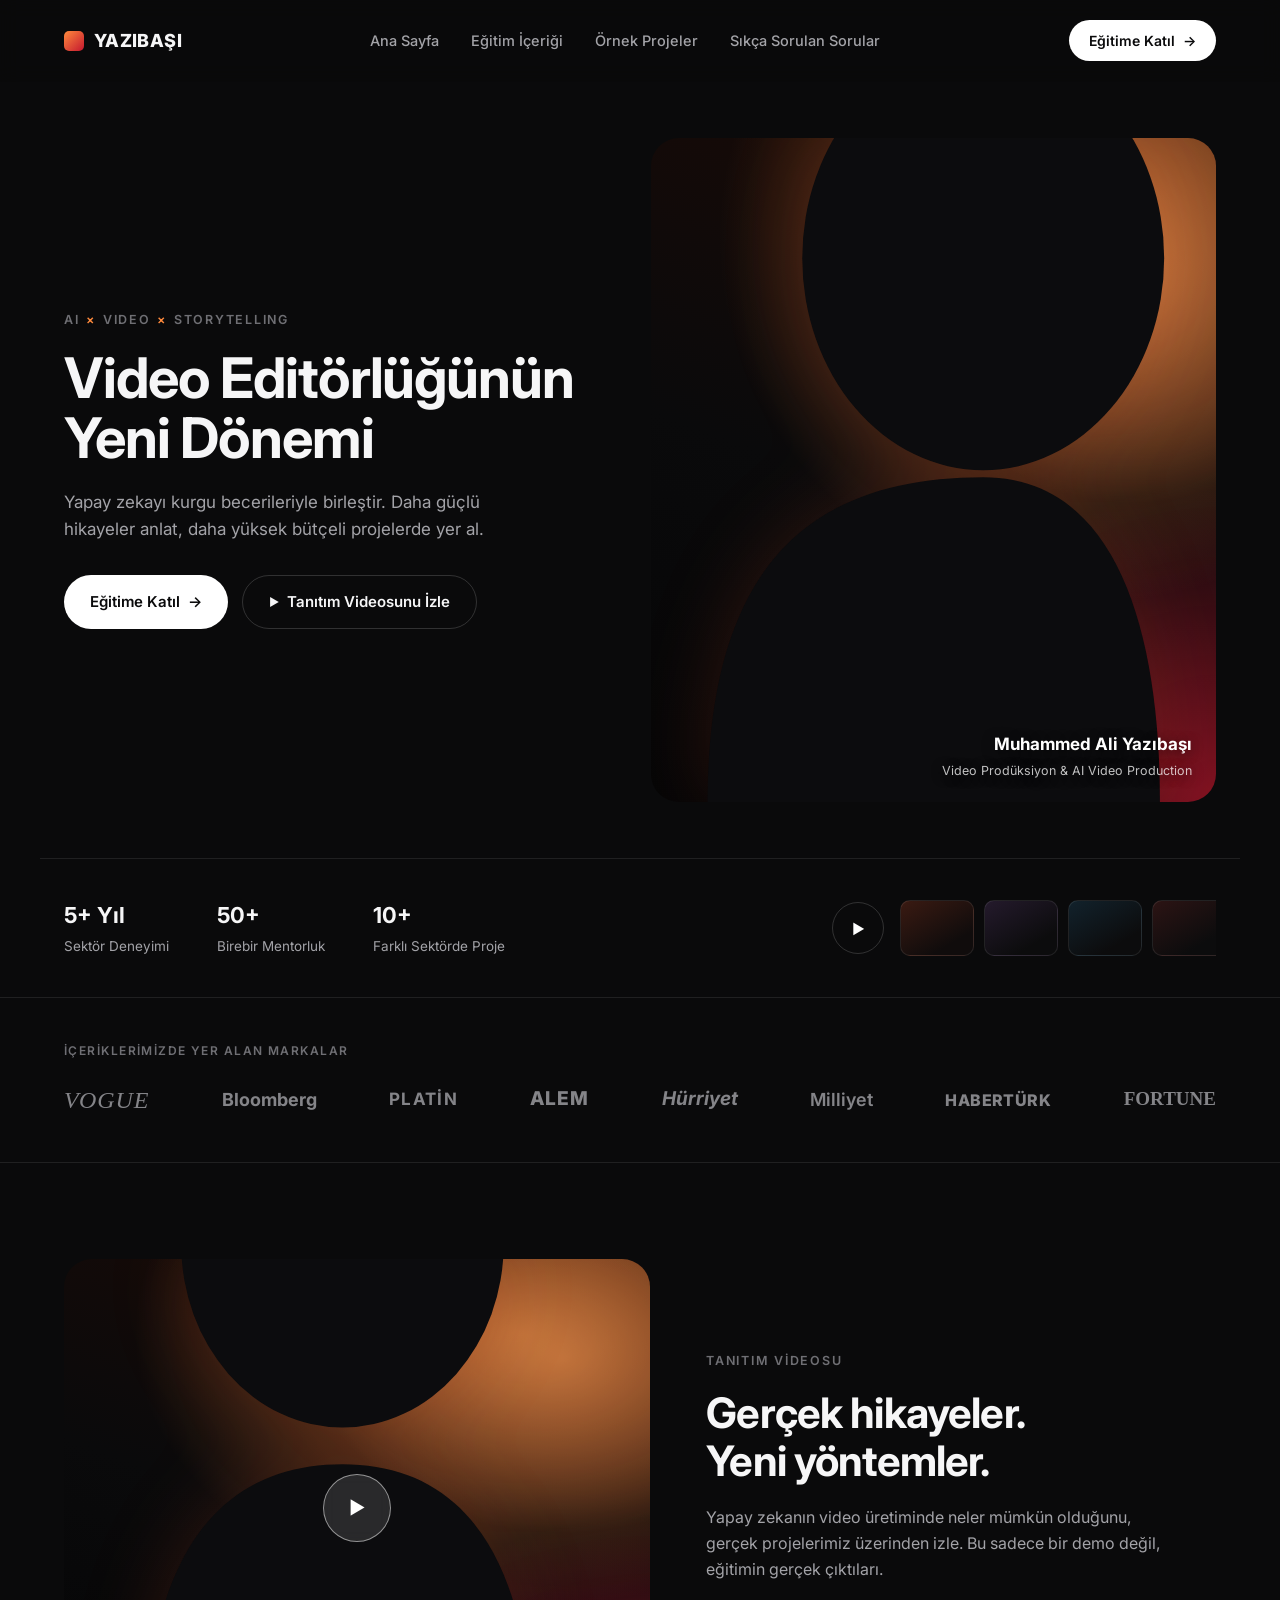
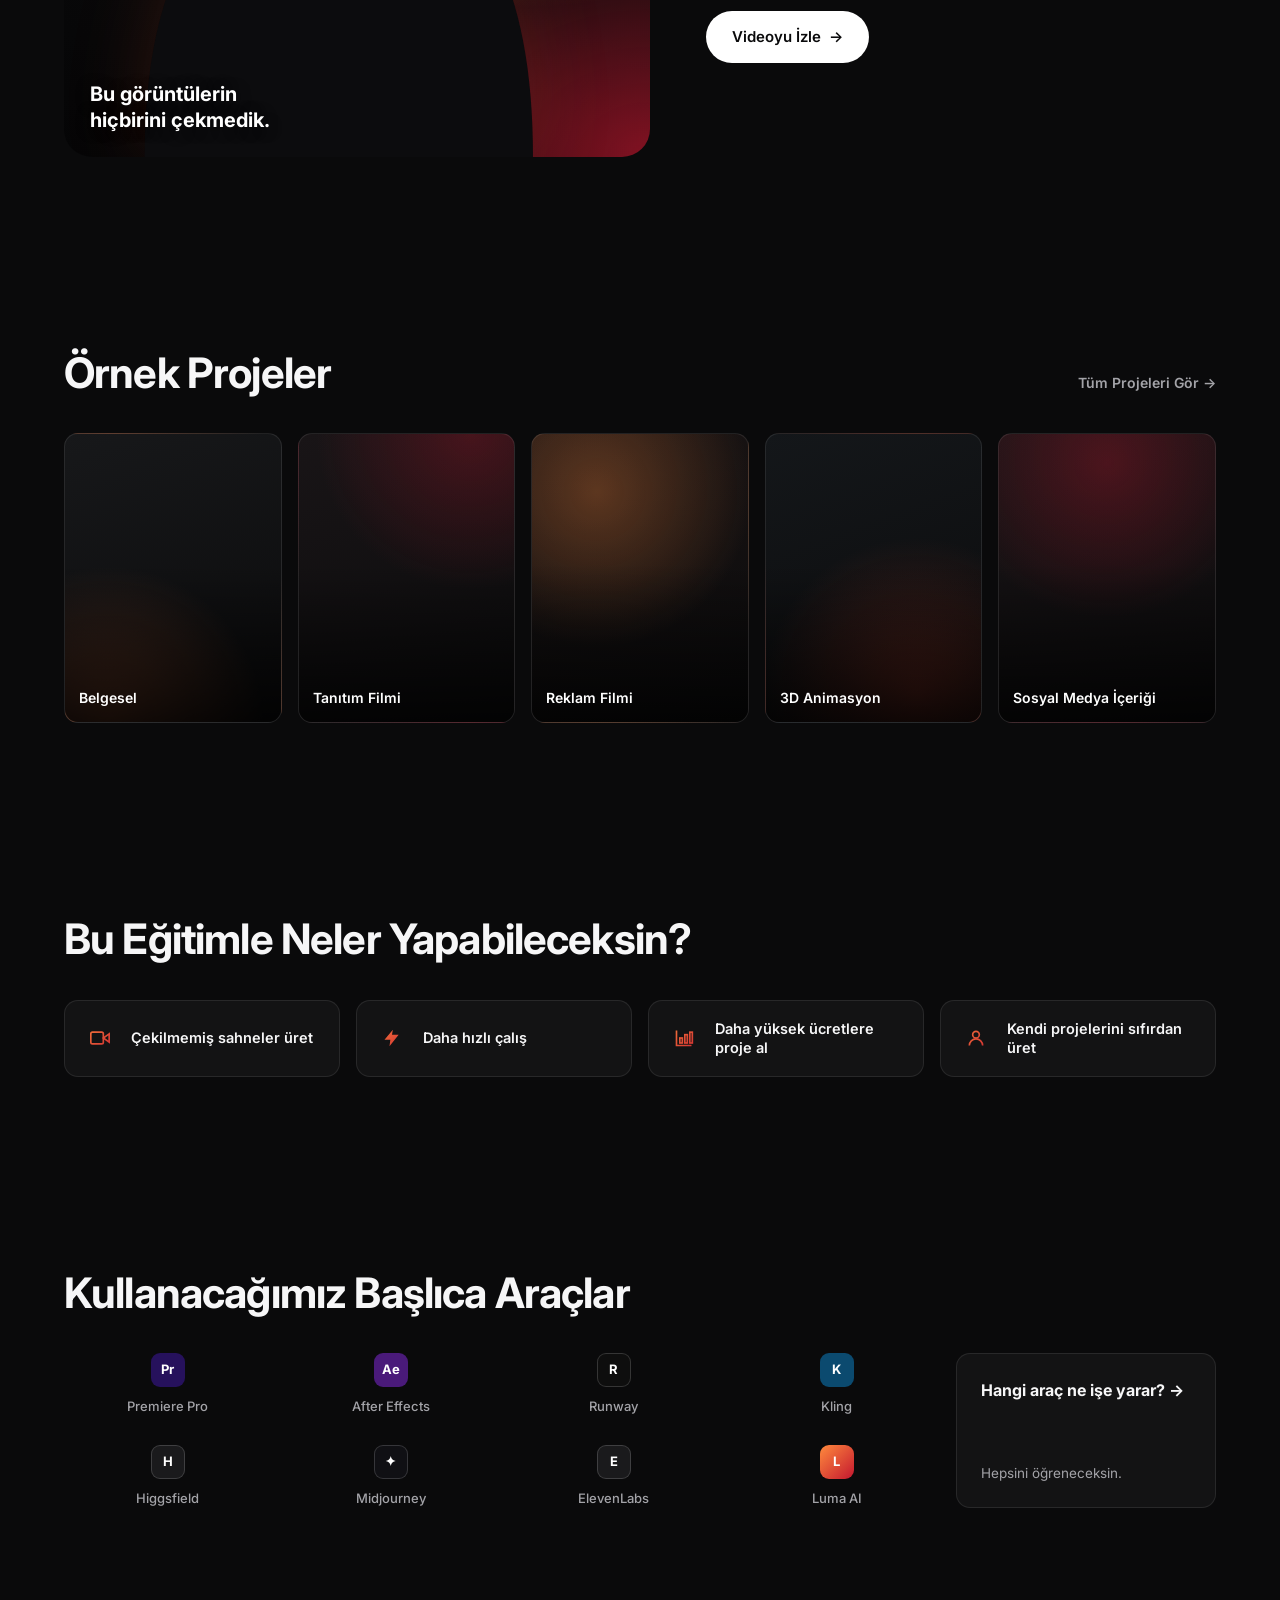
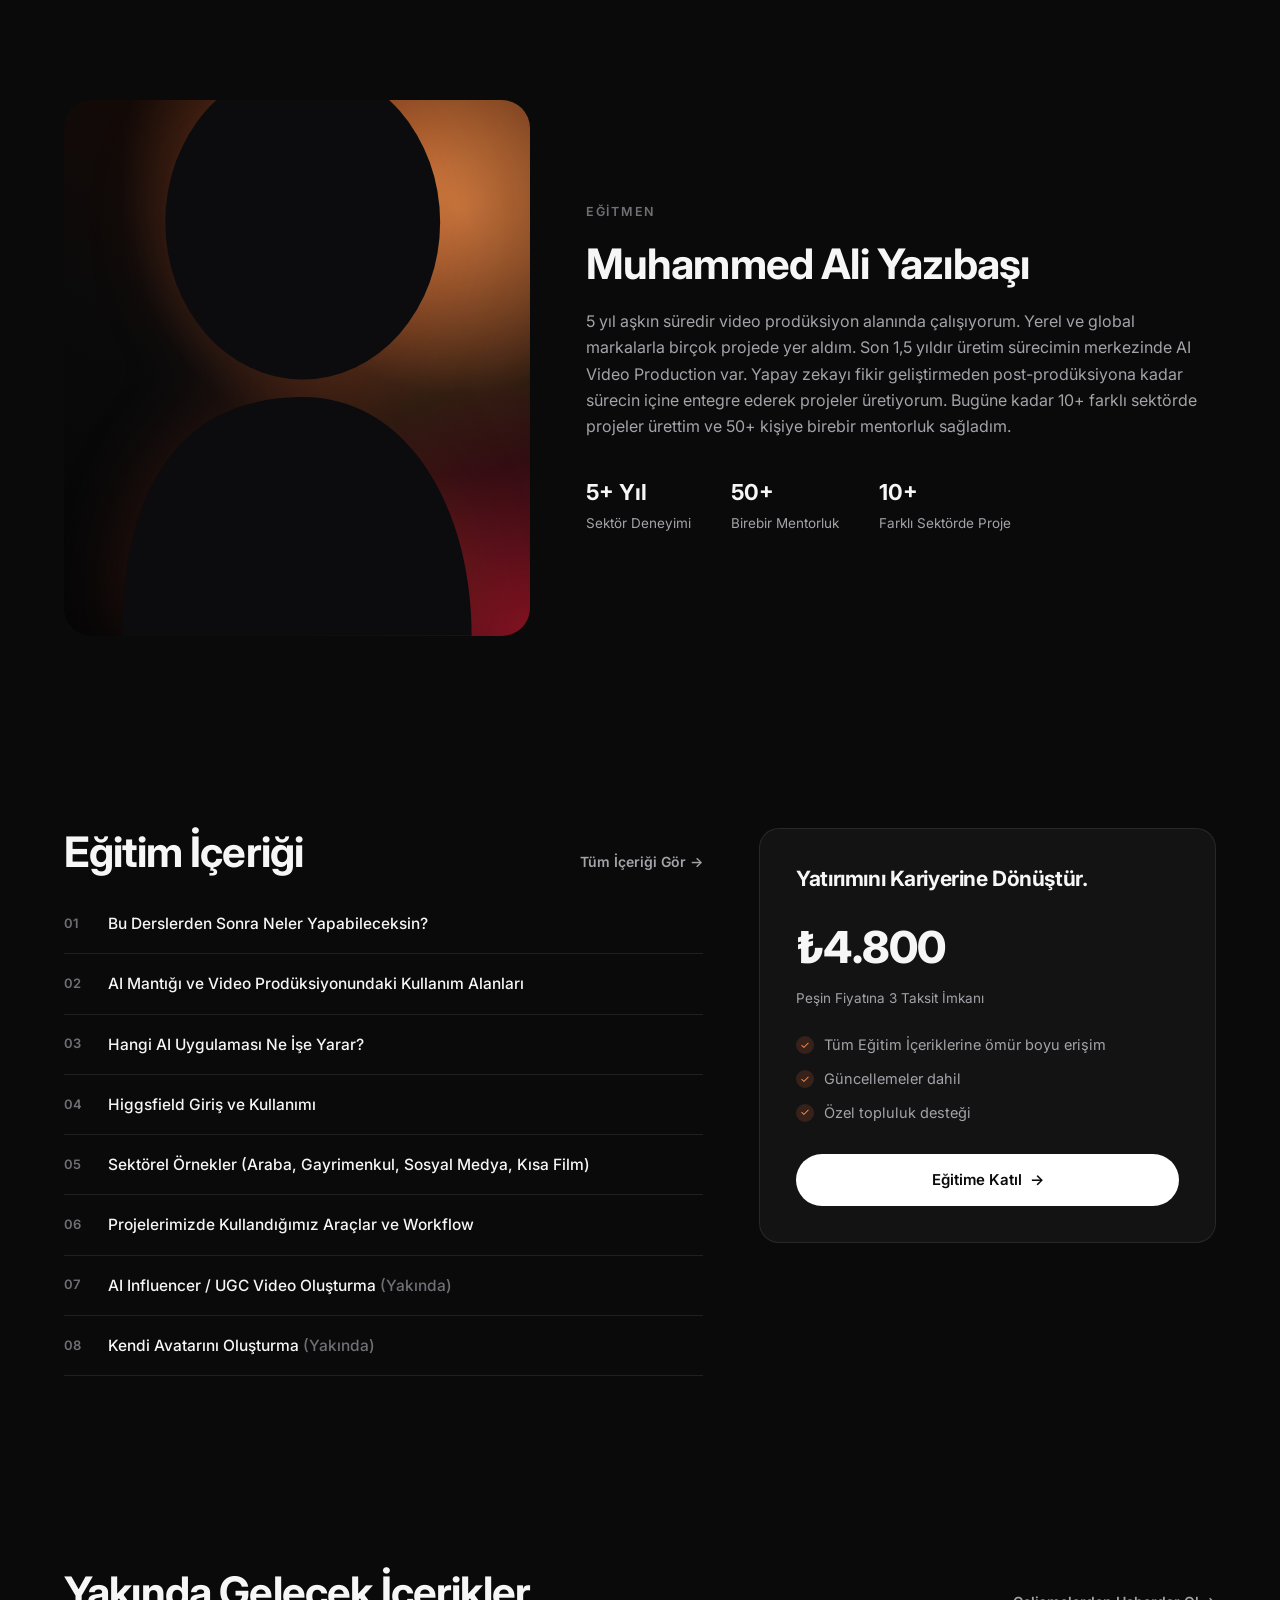
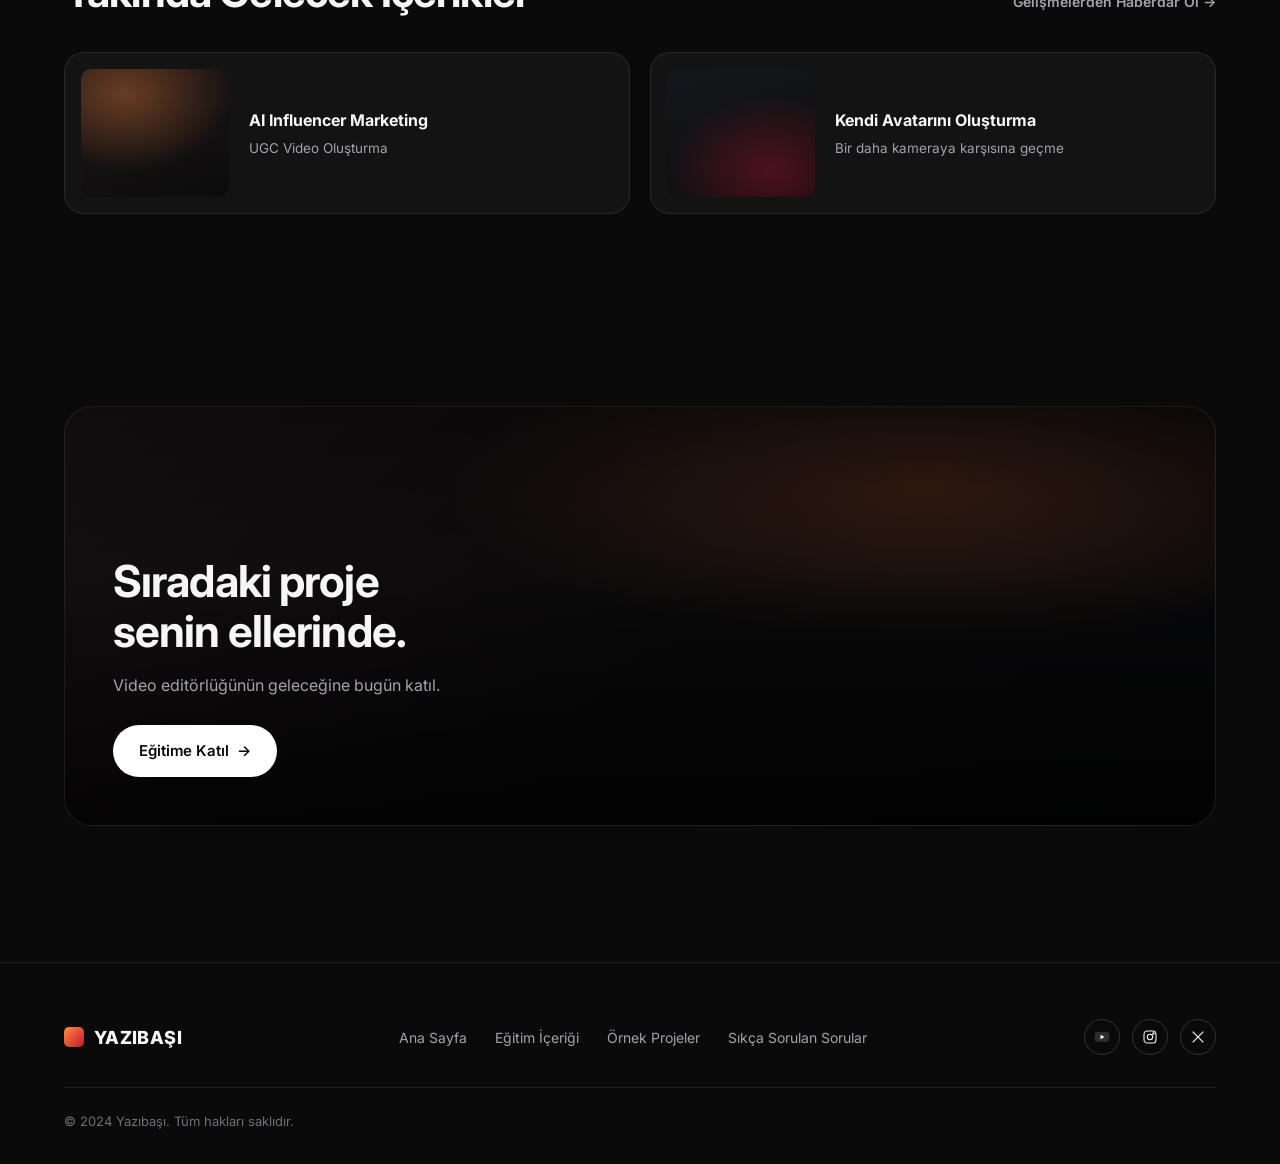
==== index.html @ 9f008d59 "Initial website implementation Co-Authored-By: Claude Sonnet 5 <noreply@anthropic.com>" ====
<!DOCTYPE html>
<html lang="tr">
<head>
<meta charset="UTF-8">
<meta name="viewport" content="width=device-width, initial-scale=1.0">
<title>Yazıbaşı — Video Editörlüğünün Yeni Dönemi</title>
<link rel="preconnect" href="https://fonts.googleapis.com">
<link rel="preconnect" href="https://fonts.gstatic.com" crossorigin>
<link href="https://fonts.googleapis.com/css2?family=Inter:wght@400;500;600;700;800&display=swap" rel="stylesheet">
<link rel="stylesheet" href="css/style.css">
</head>
<body>

<header class="site-header">
  <div class="container header-inner">
    <a href="#" class="logo">
      <span class="logo-mark" aria-hidden="true"></span>
      YAZIBAŞI
    </a>
    <nav class="main-nav">
      <a href="#hero">Ana Sayfa</a>
      <a href="#egitim-icerigi">Eğitim İçeriği</a>
      <a href="#ornek-projeler">Örnek Projeler</a>
      <a href="#sss">Sıkça Sorulan Sorular</a>
    </nav>
    <a href="#egitim-icerigi" class="btn btn-primary btn-sm">Eğitime Katıl <span class="arrow">→</span></a>
  </div>
</header>

<main>

  <!-- HERO -->
  <section class="hero" id="hero">
    <div class="container hero-grid">
      <div class="hero-content">
        <p class="eyebrow">AI <span class="dot">×</span> VIDEO <span class="dot">×</span> STORYTELLING</p>
        <h1>Video Editörlüğünün<br>Yeni Dönemi</h1>
        <p class="hero-desc">Yapay zekayı kurgu becerileriyle birleştir. Daha güçlü hikayeler anlat, daha yüksek bütçeli projelerde yer al.</p>
        <div class="hero-actions">
          <a href="#egitim-icerigi" class="btn btn-primary">Eğitime Katıl <span class="arrow">→</span></a>
          <a href="#tanitim" class="btn btn-ghost"><span class="play-ic">▶</span> Tanıtım Videosunu İzle</a>
        </div>
      </div>
      <div class="hero-media">
        <div class="portrait portrait-hero">
          <svg class="bust" viewBox="0 0 400 500" preserveAspectRatio="xMidYMax slice" aria-hidden="true">
            <ellipse cx="235" cy="115" rx="128" ry="150" fill="#0c0c0e"/>
            <path d="M40 500 C40 330 115 270 235 270 C330 270 360 380 360 500 Z" fill="#0c0c0e"/>
          </svg>
          <div class="portrait-caption">
            <strong>Muhammed Ali Yazıbaşı</strong>
            <span>Video Prodüksiyon &amp; AI Video Production</span>
          </div>
        </div>
      </div>
    </div>

    <div class="container hero-bottom">
      <div class="hero-stats">
        <div class="stat"><strong>5+ Yıl</strong><span>Sektör Deneyimi</span></div>
        <div class="stat"><strong>50+</strong><span>Birebir Mentorluk</span></div>
        <div class="stat"><strong>10+</strong><span>Farklı Sektörde Proje</span></div>
      </div>
      <div class="hero-thumbs">
        <button class="thumb-play" aria-label="Videoyu oynat">▶</button>
        <div class="thumb-strip">
          <span class="thumb thumb-1"></span>
          <span class="thumb thumb-2"></span>
          <span class="thumb thumb-3"></span>
          <span class="thumb thumb-4"></span>
        </div>
      </div>
    </div>
  </section>

  <!-- BRANDS -->
  <section class="brands">
    <div class="container brands-inner">
      <p class="brands-label">İÇERİKLERİMİZDE YER ALAN MARKALAR</p>
      <div class="brands-row">
        <span class="brand brand-vogue">VOGUE</span>
        <span class="brand brand-bloomberg">Bloomberg</span>
        <span class="brand brand-platin">PLATİN</span>
        <span class="brand brand-alem">ALEM</span>
        <span class="brand brand-hurriyet">Hürriyet</span>
        <span class="brand brand-milliyet">Milliyet</span>
        <span class="brand brand-haberturk">HABERTÜRK</span>
        <span class="brand brand-fortune">FORTUNE</span>
      </div>
    </div>
  </section>

  <!-- TANITIM VIDEO -->
  <section class="promo" id="tanitim">
    <div class="container promo-grid">
      <div class="promo-media">
        <div class="portrait portrait-promo">
          <svg class="bust" viewBox="0 0 400 500" preserveAspectRatio="xMidYMax slice" aria-hidden="true">
            <ellipse cx="190" cy="150" rx="110" ry="125" fill="#0c0c0e"/>
            <path d="M55 500 C55 350 115 300 190 300 C270 300 320 360 320 500 Z" fill="#0c0c0e"/>
          </svg>
          <button class="thumb-play thumb-play-lg" aria-label="Videoyu oynat">▶</button>
          <p class="promo-media-caption">Bu görüntülerin<br>hiçbirini çekmedik.</p>
        </div>
      </div>
      <div class="promo-content">
        <p class="eyebrow eyebrow-right">TANITIM VİDEOSU</p>
        <h2>Gerçek hikayeler.<br>Yeni yöntemler.</h2>
        <p class="section-desc">Yapay zekanın video üretiminde neler mümkün olduğunu, gerçek projelerimiz üzerinden izle. Bu sadece bir demo değil, eğitimin gerçek çıktıları.</p>
        <a href="#" class="btn btn-primary">Videoyu İzle <span class="arrow">→</span></a>
      </div>
    </div>
  </section>

  <!-- ÖRNEK PROJELER -->
  <section class="projects" id="ornek-projeler">
    <div class="container">
      <div class="section-head">
        <h2>Örnek Projeler</h2>
        <a href="#" class="link-arrow">Tüm Projeleri Gör <span class="arrow">→</span></a>
      </div>
      <div class="projects-grid">
        <div class="project-card pc-1"><span class="project-label">Belgesel</span></div>
        <div class="project-card pc-2"><span class="project-label">Tanıtım Filmi</span></div>
        <div class="project-card pc-3"><span class="project-label">Reklam Filmi</span></div>
        <div class="project-card pc-4"><span class="project-label">3D Animasyon</span></div>
        <div class="project-card pc-5"><span class="project-label">Sosyal Medya İçeriği</span></div>
      </div>
    </div>
  </section>

  <!-- ÖZELLİKLER -->
  <section class="features">
    <div class="container">
      <h2>Bu Eğitimle Neler Yapabileceksin?</h2>
      <div class="features-grid">
        <div class="feature-card">
          <span class="feature-icon icon-camera" aria-hidden="true"></span>
          <p>Çekilmemiş sahneler üret</p>
        </div>
        <div class="feature-card">
          <span class="feature-icon icon-bolt" aria-hidden="true"></span>
          <p>Daha hızlı çalış</p>
        </div>
        <div class="feature-card">
          <span class="feature-icon icon-chart" aria-hidden="true"></span>
          <p>Daha yüksek ücretlere proje al</p>
        </div>
        <div class="feature-card">
          <span class="feature-icon icon-user" aria-hidden="true"></span>
          <p>Kendi projelerini sıfırdan üret</p>
        </div>
      </div>
    </div>
  </section>

  <!-- ARAÇLAR -->
  <section class="tools">
    <div class="container">
      <h2>Kullanacağımız Başlıca Araçlar</h2>
      <div class="tools-row">
        <div class="tools-grid">
          <div class="tool-item"><span class="tool-icon tool-pr">Pr</span><span>Premiere Pro</span></div>
          <div class="tool-item"><span class="tool-icon tool-ae">Ae</span><span>After Effects</span></div>
          <div class="tool-item"><span class="tool-icon tool-runway">R</span><span>Runway</span></div>
          <div class="tool-item"><span class="tool-icon tool-kling">K</span><span>Kling</span></div>
          <div class="tool-item"><span class="tool-icon tool-higgsfield">H</span><span>Higgsfield</span></div>
          <div class="tool-item"><span class="tool-icon tool-midjourney">✦</span><span>Midjourney</span></div>
          <div class="tool-item"><span class="tool-icon tool-elevenlabs">E</span><span>ElevenLabs</span></div>
          <div class="tool-item"><span class="tool-icon tool-luma">L</span><span>Luma AI</span></div>
        </div>
        <a href="#" class="tools-card">
          <span class="tools-card-title">Hangi araç ne işe yarar? <span class="arrow">→</span></span>
          <span class="tools-card-sub">Hepsini öğreneceksin.</span>
        </a>
      </div>
    </div>
  </section>

  <!-- EĞİTMEN -->
  <section class="instructor">
    <div class="container instructor-grid">
      <div class="portrait portrait-instructor">
        <svg class="bust" viewBox="0 0 400 460" preserveAspectRatio="xMidYMax slice" aria-hidden="true">
          <ellipse cx="205" cy="105" rx="118" ry="135" fill="#0c0c0e"/>
          <path d="M50 460 C50 310 118 255 205 255 C295 255 350 350 350 460 Z" fill="#0c0c0e"/>
        </svg>
      </div>
      <div class="instructor-content">
        <p class="eyebrow eyebrow-right">Eğitmen</p>
        <h2>Muhammed Ali Yazıbaşı</h2>
        <p class="section-desc">5 yıl aşkın süredir video prodüksiyon alanında çalışıyorum. Yerel ve global markalarla birçok projede yer aldım. Son 1,5 yıldır üretim sürecimin merkezinde AI Video Production var. Yapay zekayı fikir geliştirmeden post-prodüksiyona kadar sürecin içine entegre ederek projeler üretiyorum. Bugüne kadar 10+ farklı sektörde projeler ürettim ve 50+ kişiye birebir mentorluk sağladım.</p>
        <div class="hero-stats instructor-stats">
          <div class="stat"><strong>5+ Yıl</strong><span>Sektör Deneyimi</span></div>
          <div class="stat"><strong>50+</strong><span>Birebir Mentorluk</span></div>
          <div class="stat"><strong>10+</strong><span>Farklı Sektörde Proje</span></div>
        </div>
      </div>
    </div>
  </section>

  <!-- EĞİTİM İÇERİĞİ -->
  <section class="curriculum" id="egitim-icerigi">
    <div class="container curriculum-grid">
      <div class="curriculum-list">
        <div class="section-head">
          <h2>Eğitim İçeriği</h2>
          <a href="#" class="link-arrow">Tüm İçeriği Gör <span class="arrow">→</span></a>
        </div>
        <ol class="curriculum-items">
          <li><span class="num">01</span><span class="title">Bu Derslerden Sonra Neler Yapabileceksin?</span></li>
          <li><span class="num">02</span><span class="title">AI Mantığı ve Video Prodüksiyonundaki Kullanım Alanları</span></li>
          <li><span class="num">03</span><span class="title">Hangi AI Uygulaması Ne İşe Yarar?</span></li>
          <li><span class="num">04</span><span class="title">Higgsfield Giriş ve Kullanımı</span></li>
          <li><span class="num">05</span><span class="title">Sektörel Örnekler (Araba, Gayrimenkul, Sosyal Medya, Kısa Film)</span></li>
          <li><span class="num">06</span><span class="title">Projelerimizde Kullandığımız Araçlar ve Workflow</span></li>
          <li><span class="num">07</span><span class="title">AI Influencer / UGC Video Oluşturma <em>(Yakında)</em></span></li>
          <li><span class="num">08</span><span class="title">Kendi Avatarını Oluşturma <em>(Yakında)</em></span></li>
        </ol>
      </div>
      <div class="price-card">
        <h3>Yatırımını Kariyerine Dönüştür.</h3>
        <p class="price">₺4.800</p>
        <p class="price-note">Peşin Fiyatına 3 Taksit İmkanı</p>
        <ul class="checklist">
          <li><span class="check">✓</span> Tüm Eğitim İçeriklerine ömür boyu erişim</li>
          <li><span class="check">✓</span> Güncellemeler dahil</li>
          <li><span class="check">✓</span> Özel topluluk desteği</li>
        </ul>
        <a href="#" class="btn btn-primary btn-block">Eğitime Katıl <span class="arrow">→</span></a>
      </div>
    </div>
  </section>

  <!-- YAKINDA GELECEK -->
  <section class="upcoming">
    <div class="container">
      <div class="section-head">
        <h2>Yakında Gelecek İçerikler</h2>
        <a href="#" class="link-arrow">Gelişmelerden Haberdar Ol <span class="arrow">→</span></a>
      </div>
      <div class="upcoming-grid">
        <a href="#" class="upcoming-card">
          <span class="upcoming-media upcoming-media-1"></span>
          <span class="upcoming-text">
            <strong>AI Influencer Marketing</strong>
            <span>UGC Video Oluşturma</span>
          </span>
        </a>
        <a href="#" class="upcoming-card">
          <span class="upcoming-media upcoming-media-2"></span>
          <span class="upcoming-text">
            <strong>Kendi Avatarını Oluşturma</strong>
            <span>Bir daha kameraya karşısına geçme</span>
          </span>
        </a>
      </div>
    </div>
  </section>

  <!-- FINAL CTA -->
  <section class="final-cta">
    <div class="container">
      <div class="cta-banner">
        <div class="cta-banner-text">
          <h2>Sıradaki proje<br>senin ellerinde.</h2>
          <p>Video editörlüğünün geleceğine bugün katıl.</p>
          <a href="#egitim-icerigi" class="btn btn-primary">Eğitime Katıl <span class="arrow">→</span></a>
        </div>
      </div>
    </div>
  </section>

</main>

<footer class="site-footer">
  <div class="container">
    <div class="footer-top">
      <a href="#" class="logo">
        <span class="logo-mark" aria-hidden="true"></span>
        YAZIBAŞI
      </a>
      <nav class="footer-nav">
        <a href="#hero">Ana Sayfa</a>
        <a href="#egitim-icerigi">Eğitim İçeriği</a>
        <a href="#ornek-projeler">Örnek Projeler</a>
        <a href="#sss">Sıkça Sorulan Sorular</a>
      </nav>
      <div class="footer-social">
        <a href="#" aria-label="YouTube"><svg viewBox="0 0 24 24" fill="currentColor"><path d="M23 12s0-3.5-.45-5.15a2.9 2.9 0 0 0-2-2.05C18.9 4.3 12 4.3 12 4.3s-6.9 0-8.55.5a2.9 2.9 0 0 0-2 2.05C1 8.5 1 12 1 12s0 3.5.45 5.15a2.9 2.9 0 0 0 2 2.05c1.65.5 8.55.5 8.55.5s6.9 0 8.55-.5a2.9 2.9 0 0 0 2-2.05C23 15.5 23 12 23 12Z" opacity=".15"/><path d="M9.75 15.5v-7l6 3.5-6 3.5Z"/><path d="M23 12s0-3.5-.45-5.15a2.9 2.9 0 0 0-2-2.05C18.9 4.3 12 4.3 12 4.3s-6.9 0-8.55.5a2.9 2.9 0 0 0-2 2.05C1 8.5 1 12 1 12s0 3.5.45 5.15a2.9 2.9 0 0 0 2 2.05c1.65.5 8.55.5 8.55.5s6.9 0 8.55-.5a2.9 2.9 0 0 0 2-2.05C23 15.5 23 12 23 12ZM9.75 15.5v-7l6 3.5-6 3.5Z" fill="none" stroke="currentColor" stroke-width="0"/></svg></a>
        <a href="#" aria-label="Instagram"><svg viewBox="0 0 24 24" fill="none" stroke="currentColor" stroke-width="1.6"><rect x="3" y="3" width="18" height="18" rx="5"/><circle cx="12" cy="12" r="4"/><circle cx="17.2" cy="6.8" r="1"/></svg></a>
        <a href="#" aria-label="X"><svg viewBox="0 0 24 24" fill="currentColor"><path d="M4 4l16 16M20 4L4 20" stroke="currentColor" stroke-width="1.8" fill="none"/></svg></a>
      </div>
    </div>
    <div class="footer-bottom">
      <p>© 2024 Yazıbaşı. Tüm hakları saklıdır.</p>
    </div>
  </div>
</footer>

<script src="js/script.js"></script>
</body>
</html>
---- css/style.css ----
/* ============ RESET & BASE ============ */
* { box-sizing: border-box; margin: 0; padding: 0; }

:root {
  --bg: #0a0a0b;
  --bg-soft: #0d0d0e;
  --card: #161618;
  --card-soft: #131314;
  --border: rgba(255,255,255,0.09);
  --border-strong: rgba(255,255,255,0.16);
  --text: #f6f6f7;
  --text-dim: #a3a3a8;
  --text-dimmer: #6f6f74;
  --accent-1: #ff8a3d;
  --accent-2: #ff4d2e;
  --accent-3: #c4172f;
  --radius-xl: 28px;
  --radius-lg: 20px;
  --radius-md: 14px;
  --radius-sm: 10px;
  --container: 1200px;
}

html { scroll-behavior: smooth; }

body {
  background: var(--bg);
  color: var(--text);
  font-family: 'Inter', -apple-system, BlinkMacSystemFont, 'Segoe UI', sans-serif;
  font-size: 16px;
  line-height: 1.5;
  -webkit-font-smoothing: antialiased;
}

img, svg { display: block; max-width: 100%; }
a { color: inherit; text-decoration: none; }
ul, ol { list-style: none; }
button { font: inherit; background: none; border: none; cursor: pointer; color: inherit; }

.container {
  max-width: var(--container);
  margin-inline: auto;
  padding-inline: 24px;
}

h1, h2, h3 {
  font-weight: 700;
  letter-spacing: -0.02em;
  color: var(--text);
}

h2 { font-size: clamp(28px, 3.4vw, 42px); line-height: 1.15; }

.arrow { display: inline-block; transition: transform .2s ease; }
a:hover .arrow, .btn:hover .arrow { transform: translateX(3px); }

/* ============ BUTTONS ============ */
.btn {
  display: inline-flex;
  align-items: center;
  gap: 8px;
  padding: 15px 26px;
  border-radius: 999px;
  font-weight: 600;
  font-size: 15px;
  white-space: nowrap;
  transition: opacity .2s ease, background .2s ease, border-color .2s ease;
}

.btn-primary {
  background: #ffffff;
  color: #0a0a0b;
}
.btn-primary:hover { opacity: .88; }

.btn-ghost {
  background: transparent;
  color: var(--text);
  border: 1px solid var(--border-strong);
}
.btn-ghost:hover { border-color: rgba(255,255,255,0.4); }

.btn-sm { padding: 10px 20px; font-size: 14px; }

.btn-block { display: flex; width: 100%; justify-content: center; }

.play-ic { font-size: 11px; }

.link-arrow {
  font-size: 14px;
  font-weight: 600;
  color: var(--text-dim);
  white-space: nowrap;
}
.link-arrow:hover { color: var(--text); }

/* ============ HEADER ============ */
.site-header {
  position: sticky;
  top: 0;
  z-index: 100;
  background: rgba(10,10,11,0.72);
  backdrop-filter: blur(10px);
  border-bottom: 1px solid transparent;
}

.header-inner {
  display: flex;
  align-items: center;
  justify-content: space-between;
  padding-block: 20px;
  gap: 24px;
}

.logo {
  display: flex;
  align-items: center;
  gap: 10px;
  font-weight: 800;
  font-size: 18px;
  letter-spacing: 0.02em;
}

.logo-mark {
  width: 20px;
  height: 20px;
  border-radius: 5px;
  background: linear-gradient(135deg, var(--accent-1), var(--accent-3));
  flex-shrink: 0;
}

.main-nav {
  display: flex;
  gap: 32px;
  font-size: 14.5px;
  font-weight: 500;
  color: var(--text-dim);
}
.main-nav a:hover { color: var(--text); }

/* ============ EYEBROW / LABELS ============ */
.eyebrow {
  font-size: 12.5px;
  font-weight: 600;
  letter-spacing: 0.14em;
  text-transform: uppercase;
  color: var(--text-dimmer);
  margin-bottom: 18px;
}
.eyebrow .dot { color: var(--accent-1); margin: 0 2px; }
.eyebrow-right { text-align: left; }

.section-desc {
  color: var(--text-dim);
  font-size: 16px;
  line-height: 1.65;
  max-width: 460px;
}

/* ============ HERO ============ */
.hero { padding-top: 56px; padding-bottom: 0; }

.hero-grid {
  display: grid;
  grid-template-columns: 1fr 1.05fr;
  gap: 48px;
  align-items: center;
  padding-bottom: 56px;
}

.hero-content h1 {
  font-size: clamp(34px, 4.6vw, 56px);
  line-height: 1.08;
  margin-bottom: 20px;
}

.hero-desc {
  color: var(--text-dim);
  font-size: 17px;
  line-height: 1.6;
  max-width: 420px;
  margin-bottom: 32px;
}

.hero-actions { display: flex; gap: 14px; flex-wrap: wrap; }

.hero-media { position: relative; }

.portrait {
  position: relative;
  border-radius: var(--radius-xl);
  overflow: hidden;
  background:
    radial-gradient(120% 100% at 78% 15%, rgba(255,138,61,0.55), transparent 55%),
    radial-gradient(90% 80% at 100% 100%, rgba(196,23,47,0.65), transparent 60%),
    linear-gradient(200deg, #1a0a06 0%, #0a0a0b 55%, #050506 100%);
}

.portrait::before {
  content: "";
  position: absolute;
  inset: 0;
  background: radial-gradient(60% 50% at 85% 20%, rgba(255,122,61,0.5), transparent 70%);
  mix-blend-mode: screen;
}

.portrait .bust {
  position: absolute;
  inset: 0;
  width: 100%;
  height: 100%;
  filter: drop-shadow(0 0 40px rgba(255,90,40,0.15));
}

.portrait-hero {
  aspect-ratio: 4 / 4.7;
  width: 100%;
}

.portrait-caption {
  position: absolute;
  right: 24px;
  bottom: 22px;
  text-align: right;
  z-index: 2;
}
.portrait-caption strong {
  display: block;
  font-size: 17px;
  font-weight: 700;
  color: #fff;
  text-shadow: 0 2px 12px rgba(0,0,0,0.5);
}
.portrait-caption span {
  display: block;
  font-size: 12.5px;
  color: rgba(255,255,255,0.75);
  margin-top: 4px;
  text-shadow: 0 2px 12px rgba(0,0,0,0.5);
}

.hero-bottom {
  display: flex;
  align-items: center;
  justify-content: space-between;
  gap: 32px;
  padding-block: 40px;
  border-top: 1px solid var(--border);
  flex-wrap: wrap;
}

.hero-stats {
  display: flex;
  gap: 48px;
  flex-wrap: wrap;
}
.stat { display: flex; flex-direction: column; gap: 4px; }
.stat strong { font-size: 22px; font-weight: 700; color: var(--text); }
.stat span { font-size: 13.5px; color: var(--text-dim); }

.hero-thumbs { display: flex; align-items: center; gap: 16px; }

.thumb-play {
  width: 52px;
  height: 52px;
  border-radius: 50%;
  border: 1px solid var(--border-strong);
  display: flex;
  align-items: center;
  justify-content: center;
  font-size: 14px;
  color: #fff;
  flex-shrink: 0;
  transition: background .2s ease, border-color .2s ease;
}
.thumb-play:hover { background: rgba(255,255,255,0.08); }

.thumb-strip {
  display: flex;
  gap: 10px;
  overflow: hidden;
  width: 316px;
}
.thumb {
  width: 74px;
  height: 56px;
  border-radius: var(--radius-sm);
  flex-shrink: 0;
  background: linear-gradient(150deg, #2a1410, #0c0c0d 70%);
  border: 1px solid var(--border);
}
.thumb-1 { background: linear-gradient(150deg, #3a1a12, #100c0c 75%); }
.thumb-2 { background: linear-gradient(150deg, #241a2c, #0c0c0d 75%); }
.thumb-3 { background: linear-gradient(150deg, #12222c, #0c0c0d 75%); }
.thumb-4 { background: linear-gradient(150deg, #2c1414, #0c0c0d 75%); }

/* ============ BRANDS ============ */
.brands { padding-block: 44px; border-top: 1px solid var(--border); border-bottom: 1px solid var(--border); }

.brands-inner { display: flex; flex-direction: column; gap: 22px; }

.brands-label {
  font-size: 12px;
  font-weight: 600;
  letter-spacing: 0.12em;
  color: var(--text-dimmer);
}

.brands-row {
  display: flex;
  align-items: center;
  justify-content: space-between;
  flex-wrap: wrap;
  gap: 28px;
  opacity: 0.8;
}

.brand { color: var(--text-dim); font-size: 19px; white-space: nowrap; }
.brand-vogue { font-family: 'Times New Roman', serif; font-style: italic; font-size: 24px; letter-spacing: 0.04em; }
.brand-bloomberg { font-weight: 700; font-size: 18px; }
.brand-platin { font-weight: 700; letter-spacing: 0.08em; font-size: 17px; }
.brand-alem { font-weight: 800; letter-spacing: 0.05em; font-size: 19px; }
.brand-hurriyet { font-weight: 700; font-style: italic; font-size: 19px; }
.brand-milliyet { font-weight: 600; font-size: 18px; }
.brand-haberturk { font-weight: 800; letter-spacing: 0.03em; font-size: 16px; }
.brand-fortune { font-family: 'Times New Roman', serif; font-weight: 700; font-size: 19px; }

/* ============ PROMO (TANITIM VIDEO) ============ */
.promo { padding-block: 96px; }

.promo-grid {
  display: grid;
  grid-template-columns: 1.15fr 1fr;
  gap: 56px;
  align-items: center;
}

.portrait-promo {
  aspect-ratio: 4 / 3.4;
  width: 100%;
}

.thumb-play-lg {
  position: absolute;
  top: 50%;
  left: 50%;
  transform: translate(-50%, -50%);
  width: 68px;
  height: 68px;
  background: rgba(255,255,255,0.12);
  backdrop-filter: blur(6px);
  border-color: rgba(255,255,255,0.5);
  font-size: 18px;
}

.promo-media-caption {
  position: absolute;
  left: 26px;
  bottom: 24px;
  color: #fff;
  font-weight: 700;
  font-size: 20px;
  line-height: 1.3;
  text-shadow: 0 2px 14px rgba(0,0,0,0.5);
  z-index: 2;
}

.promo-content h2 { margin-bottom: 18px; }
.promo-content .btn { margin-top: 28px; }

/* ============ SECTION HEAD ============ */
.section-head {
  display: flex;
  align-items: baseline;
  justify-content: space-between;
  gap: 24px;
  margin-bottom: 36px;
  flex-wrap: wrap;
}

/* ============ PROJECTS ============ */
.projects { padding-block: 96px; }

.projects-grid {
  display: grid;
  grid-template-columns: repeat(5, 1fr);
  gap: 16px;
}

.project-card {
  position: relative;
  aspect-ratio: 3 / 4;
  border-radius: var(--radius-md);
  overflow: hidden;
  background: linear-gradient(160deg, #1c1315 0%, #0c0c0d 60%);
  border: 1px solid var(--border);
}
.project-card::after {
  content: "";
  position: absolute;
  inset: 0;
  background: linear-gradient(0deg, rgba(0,0,0,0.75) 0%, transparent 55%);
}
.pc-1 { background: radial-gradient(120% 90% at 20% 100%, rgba(255,122,61,0.28), transparent 60%), linear-gradient(160deg, #17181a, #0b0b0c); }
.pc-2 { background: radial-gradient(120% 90% at 80% 0%, rgba(196,23,47,0.28), transparent 60%), linear-gradient(160deg, #191517, #0b0b0c); }
.pc-3 { background: radial-gradient(120% 90% at 30% 20%, rgba(255,138,61,0.3), transparent 60%), linear-gradient(160deg, #1a1414, #0b0b0c); }
.pc-4 { background: radial-gradient(120% 90% at 70% 90%, rgba(255,77,46,0.25), transparent 60%), linear-gradient(160deg, #14171a, #0b0b0c); }
.pc-5 { background: radial-gradient(120% 90% at 50% 10%, rgba(196,23,47,0.3), transparent 60%), linear-gradient(160deg, #1a1517, #0b0b0c); }

.project-label {
  position: absolute;
  left: 14px;
  bottom: 14px;
  z-index: 2;
  color: #fff;
  font-size: 14px;
  font-weight: 600;
}

/* ============ FEATURES ============ */
.features { padding-block: 96px; }
.features h2 { margin-bottom: 36px; }

.features-grid {
  display: grid;
  grid-template-columns: repeat(4, 1fr);
  gap: 16px;
}

.feature-card {
  background: var(--card-soft);
  border: 1px solid var(--border);
  border-radius: var(--radius-md);
  padding: 18px;
  display: flex;
  flex-direction: row;
  align-items: center;
  gap: 14px;
}

.feature-card p { font-size: 14.5px; font-weight: 600; color: var(--text); line-height: 1.35; }

.feature-icon {
  width: 34px;
  height: 34px;
  border-radius: 9px;
  display: block;
  flex-shrink: 0;
  margin-bottom: 0;
  background: linear-gradient(135deg, var(--accent-1), var(--accent-3));
  -webkit-mask-size: 58%;
  -webkit-mask-repeat: no-repeat;
  -webkit-mask-position: center;
  mask-size: 58%;
  mask-repeat: no-repeat;
  mask-position: center;
}
.icon-camera { -webkit-mask-image: url("data:image/svg+xml,%3Csvg xmlns='http://www.w3.org/2000/svg' viewBox='0 0 24 24' fill='none' stroke='black' stroke-width='2'%3E%3Cpath d='M23 7l-7 5 7 5V7z'/%3E%3Crect x='1' y='5' width='15' height='14' rx='2'/%3E%3C/svg%3E"); mask-image: url("data:image/svg+xml,%3Csvg xmlns='http://www.w3.org/2000/svg' viewBox='0 0 24 24' fill='none' stroke='black' stroke-width='2'%3E%3Cpath d='M23 7l-7 5 7 5V7z'/%3E%3Crect x='1' y='5' width='15' height='14' rx='2'/%3E%3C/svg%3E"); }
.icon-bolt { -webkit-mask-image: url("data:image/svg+xml,%3Csvg xmlns='http://www.w3.org/2000/svg' viewBox='0 0 24 24' fill='black'%3E%3Cpath d='M13 2L3 14h7l-1 8 11-14h-8l1-6z'/%3E%3C/svg%3E"); mask-image: url("data:image/svg+xml,%3Csvg xmlns='http://www.w3.org/2000/svg' viewBox='0 0 24 24' fill='black'%3E%3Cpath d='M13 2L3 14h7l-1 8 11-14h-8l1-6z'/%3E%3C/svg%3E"); }
.icon-chart { -webkit-mask-image: url("data:image/svg+xml,%3Csvg xmlns='http://www.w3.org/2000/svg' viewBox='0 0 24 24' fill='none' stroke='black' stroke-width='2'%3E%3Cpath d='M3 3v18h18'/%3E%3Crect x='7' y='12' width='3' height='6'/%3E%3Crect x='13' y='8' width='3' height='10'/%3E%3Crect x='19' y='5' width='3' height='13'/%3E%3C/svg%3E"); mask-image: url("data:image/svg+xml,%3Csvg xmlns='http://www.w3.org/2000/svg' viewBox='0 0 24 24' fill='none' stroke='black' stroke-width='2'%3E%3Cpath d='M3 3v18h18'/%3E%3Crect x='7' y='12' width='3' height='6'/%3E%3Crect x='13' y='8' width='3' height='10'/%3E%3Crect x='19' y='5' width='3' height='13'/%3E%3C/svg%3E"); }
.icon-user { -webkit-mask-image: url("data:image/svg+xml,%3Csvg xmlns='http://www.w3.org/2000/svg' viewBox='0 0 24 24' fill='none' stroke='black' stroke-width='2'%3E%3Ccircle cx='12' cy='8' r='4'/%3E%3Cpath d='M4 21c0-4.4 3.6-8 8-8s8 3.6 8 8'/%3E%3C/svg%3E"); mask-image: url("data:image/svg+xml,%3Csvg xmlns='http://www.w3.org/2000/svg' viewBox='0 0 24 24' fill='none' stroke='black' stroke-width='2'%3E%3Ccircle cx='12' cy='8' r='4'/%3E%3Cpath d='M4 21c0-4.4 3.6-8 8-8s8 3.6 8 8'/%3E%3C/svg%3E"); }

/* ============ TOOLS ============ */
.tools { padding-block: 96px; }
.tools h2 { margin-bottom: 36px; }

.tools-row {
  display: grid;
  grid-template-columns: 1fr 260px;
  align-items: stretch;
  gap: 16px;
}

.tools-grid {
  display: grid;
  grid-template-columns: repeat(4, 1fr);
  grid-template-rows: repeat(2, 1fr);
  gap: 28px 16px;
}

.tool-item {
  display: flex;
  flex-direction: column;
  align-items: center;
  gap: 10px;
  text-align: center;
}
.tool-item span:last-child { font-size: 13px; color: var(--text-dim); font-weight: 500; }

.tool-icon {
  width: 34px;
  height: 34px;
  border-radius: 9px;
  display: flex;
  align-items: center;
  justify-content: center;
  font-size: 13px;
  font-weight: 700;
  color: #fff;
}
.tool-pr { background: #26115c; }
.tool-ae { background: #4a1a7a; }
.tool-runway { background: #0e0e0e; border: 1px solid var(--border-strong); }
.tool-kling { background: #0b4a6f; }
.tool-higgsfield { background: #1a1a1c; border: 1px solid var(--border-strong); }
.tool-midjourney { background: #101014; border: 1px solid var(--border-strong); }
.tool-elevenlabs { background: #1a1a1c; border: 1px solid var(--border-strong); }
.tool-luma { background: linear-gradient(135deg, var(--accent-1), var(--accent-3)); }

.tools-card {
  border-radius: var(--radius-md);
  border: 1px solid var(--border);
  background: var(--card-soft);
  padding: 24px;
  display: flex;
  flex-direction: column;
  justify-content: space-between;
  gap: 8px;
}
.tools-card-title { font-weight: 700; font-size: 16px; }
.tools-card-sub { font-size: 13.5px; color: var(--text-dim); }

/* ============ INSTRUCTOR ============ */
.instructor { padding-block: 96px; }

.instructor-grid {
  display: grid;
  grid-template-columns: 0.85fr 1.15fr;
  gap: 56px;
  align-items: center;
}

.portrait-instructor {
  aspect-ratio: 4 / 4.6;
  width: 100%;
}

.instructor-content h2 { margin-bottom: 20px; }
.instructor-content .section-desc { max-width: 100%; margin-bottom: 36px; }
.instructor-stats { gap: 40px; }

/* ============ CURRICULUM ============ */
.curriculum { padding-block: 96px; }

.curriculum-grid {
  display: grid;
  grid-template-columns: 1.4fr 1fr;
  gap: 56px;
  align-items: start;
}

.curriculum-items li {
  display: flex;
  align-items: center;
  gap: 20px;
  padding-block: 18px;
  border-bottom: 1px solid var(--border);
}
.curriculum-items li:first-child { padding-top: 0; }

.curriculum-items .num {
  font-size: 13px;
  font-weight: 600;
  color: var(--text-dimmer);
  flex-shrink: 0;
  width: 24px;
}
.curriculum-items .title { font-size: 15.5px; color: var(--text); font-weight: 500; }
.curriculum-items .title em { color: var(--text-dimmer); font-style: normal; }

.price-card {
  background: var(--card-soft);
  border: 1px solid var(--border);
  border-radius: var(--radius-lg);
  padding: 36px;
}
.price-card h3 { font-size: 21px; margin-bottom: 22px; line-height: 1.3; }
.price { font-size: 44px; font-weight: 800; letter-spacing: -0.02em; margin-bottom: 8px; }
.price-note { font-size: 13.5px; color: var(--text-dim); margin-bottom: 26px; }

.checklist { display: flex; flex-direction: column; gap: 12px; margin-bottom: 30px; }
.checklist li {
  display: flex;
  align-items: center;
  gap: 10px;
  font-size: 14.5px;
  color: var(--text-dim);
}
.check {
  width: 18px;
  height: 18px;
  border-radius: 50%;
  background: rgba(255,122,61,0.15);
  color: var(--accent-1);
  font-size: 11px;
  display: flex;
  align-items: center;
  justify-content: center;
  flex-shrink: 0;
}

/* ============ UPCOMING ============ */
.upcoming { padding-block: 96px; }

.upcoming-grid {
  display: grid;
  grid-template-columns: 1fr 1fr;
  gap: 20px;
}

.upcoming-card {
  display: flex;
  align-items: center;
  gap: 20px;
  border: 1px solid var(--border);
  border-radius: var(--radius-lg);
  padding: 16px;
  background: var(--card-soft);
  transition: border-color .2s ease;
}
.upcoming-card:hover { border-color: var(--border-strong); }

.upcoming-media {
  width: 148px;
  height: 128px;
  border-radius: var(--radius-sm);
  flex-shrink: 0;
}
.upcoming-media-1 { background: radial-gradient(120% 100% at 30% 20%, rgba(255,138,61,0.35), transparent 60%), linear-gradient(160deg, #1c1517, #0c0c0d); }
.upcoming-media-2 { background: radial-gradient(120% 100% at 70% 80%, rgba(196,23,47,0.35), transparent 60%), linear-gradient(160deg, #14171c, #0c0c0d); }

.upcoming-text { display: flex; flex-direction: column; gap: 6px; }
.upcoming-text strong { font-size: 16px; font-weight: 700; }
.upcoming-text span { font-size: 13.5px; color: var(--text-dim); }

/* ============ FINAL CTA ============ */
.final-cta { padding-block: 96px; }

.cta-banner {
  position: relative;
  border-radius: var(--radius-xl);
  overflow: hidden;
  min-height: 420px;
  display: flex;
  align-items: flex-end;
  padding: 48px;
  background:
    linear-gradient(0deg, rgba(0,0,0,0.75) 0%, rgba(0,0,0,0.2) 60%, rgba(0,0,0,0.4) 100%),
    radial-gradient(70% 60% at 75% 20%, rgba(255,122,61,0.22), transparent 60%),
    linear-gradient(135deg, #1c1416 0%, #0a0a0b 55%, #08090b 100%);
  border: 1px solid var(--border);
}

.cta-banner-text h2 { font-size: clamp(28px, 3.6vw, 44px); margin-bottom: 16px; }
.cta-banner-text p { color: var(--text-dim); font-size: 16px; margin-bottom: 28px; }

/* ============ FOOTER ============ */
.site-footer { padding-block: 56px 32px; border-top: 1px solid var(--border); margin-top: 40px; }

.footer-top {
  display: flex;
  align-items: center;
  justify-content: space-between;
  gap: 24px;
  flex-wrap: wrap;
  padding-bottom: 32px;
}

.footer-nav {
  display: flex;
  gap: 28px;
  font-size: 14px;
  color: var(--text-dim);
  flex-wrap: wrap;
}
.footer-nav a:hover { color: var(--text); }

.footer-social { display: flex; gap: 12px; }
.footer-social a {
  width: 36px;
  height: 36px;
  border-radius: 50%;
  border: 1px solid var(--border-strong);
  display: flex;
  align-items: center;
  justify-content: center;
}
.footer-social svg { width: 16px; height: 16px; }
.footer-social a:hover { border-color: var(--text-dim); }

.footer-bottom {
  padding-top: 24px;
  border-top: 1px solid var(--border);
}
.footer-bottom p { font-size: 13px; color: var(--text-dimmer); }

/* ============ RESPONSIVE ============ */
@media (max-width: 1024px) {
  .hero-grid { grid-template-columns: 1fr; gap: 40px; }
  .hero-media { order: -1; }
  .portrait-hero { aspect-ratio: 16/10; }
  .hero-content h1 { max-width: 560px; }

  .promo-grid { grid-template-columns: 1fr; gap: 32px; }
  .portrait-promo { aspect-ratio: 16/9; }

  .projects-grid { grid-template-columns: repeat(3, 1fr); }
  .features-grid { grid-template-columns: repeat(2, 1fr); }

  .instructor-grid { grid-template-columns: 1fr; gap: 32px; }
  .portrait-instructor { aspect-ratio: 16/9; max-width: 420px; }

  .curriculum-grid { grid-template-columns: 1fr; gap: 40px; }

  .upcoming-grid { grid-template-columns: 1fr; }

  .tools-row { grid-template-columns: 1fr; }
  .tools-grid { grid-template-columns: repeat(4, 1fr); }
}

@media (max-width: 640px) {
  .container { padding-inline: 18px; }
  .header-inner { flex-wrap: wrap; }
  .main-nav { order: 3; width: 100%; gap: 18px; flex-wrap: wrap; padding-top: 14px; border-top: 1px solid var(--border); }

  .hero { padding-top: 32px; }
  .hero-content h1 { font-size: 32px; }
  .hero-actions { flex-direction: column; align-items: stretch; }
  .hero-actions .btn { justify-content: center; }

  .hero-bottom { flex-direction: column; align-items: flex-start; }
  .hero-stats { gap: 28px; }
  .thumb-strip { width: auto; }

  .brands-row { justify-content: flex-start; gap: 24px 32px; }

  .promo { padding-block: 64px; }
  .promo-content h2 { font-size: 28px; }

  .section-head { flex-direction: column; align-items: flex-start; gap: 12px; }

  .projects, .features, .tools, .instructor, .curriculum, .upcoming, .final-cta { padding-block: 64px; }
  .projects-grid { grid-template-columns: repeat(2, 1fr); }
  .features-grid { grid-template-columns: 1fr; }
  .tools-grid { grid-template-columns: repeat(2, 1fr); }

  .curriculum-items li { align-items: flex-start; }
  .price-card { padding: 28px 24px; }

  .upcoming-card { flex-direction: column; align-items: flex-start; }
  .upcoming-media { width: 100%; height: 160px; }

  .cta-banner { padding: 32px 24px; min-height: 320px; }

  .footer-top { flex-direction: column; align-items: flex-start; gap: 20px; }
}
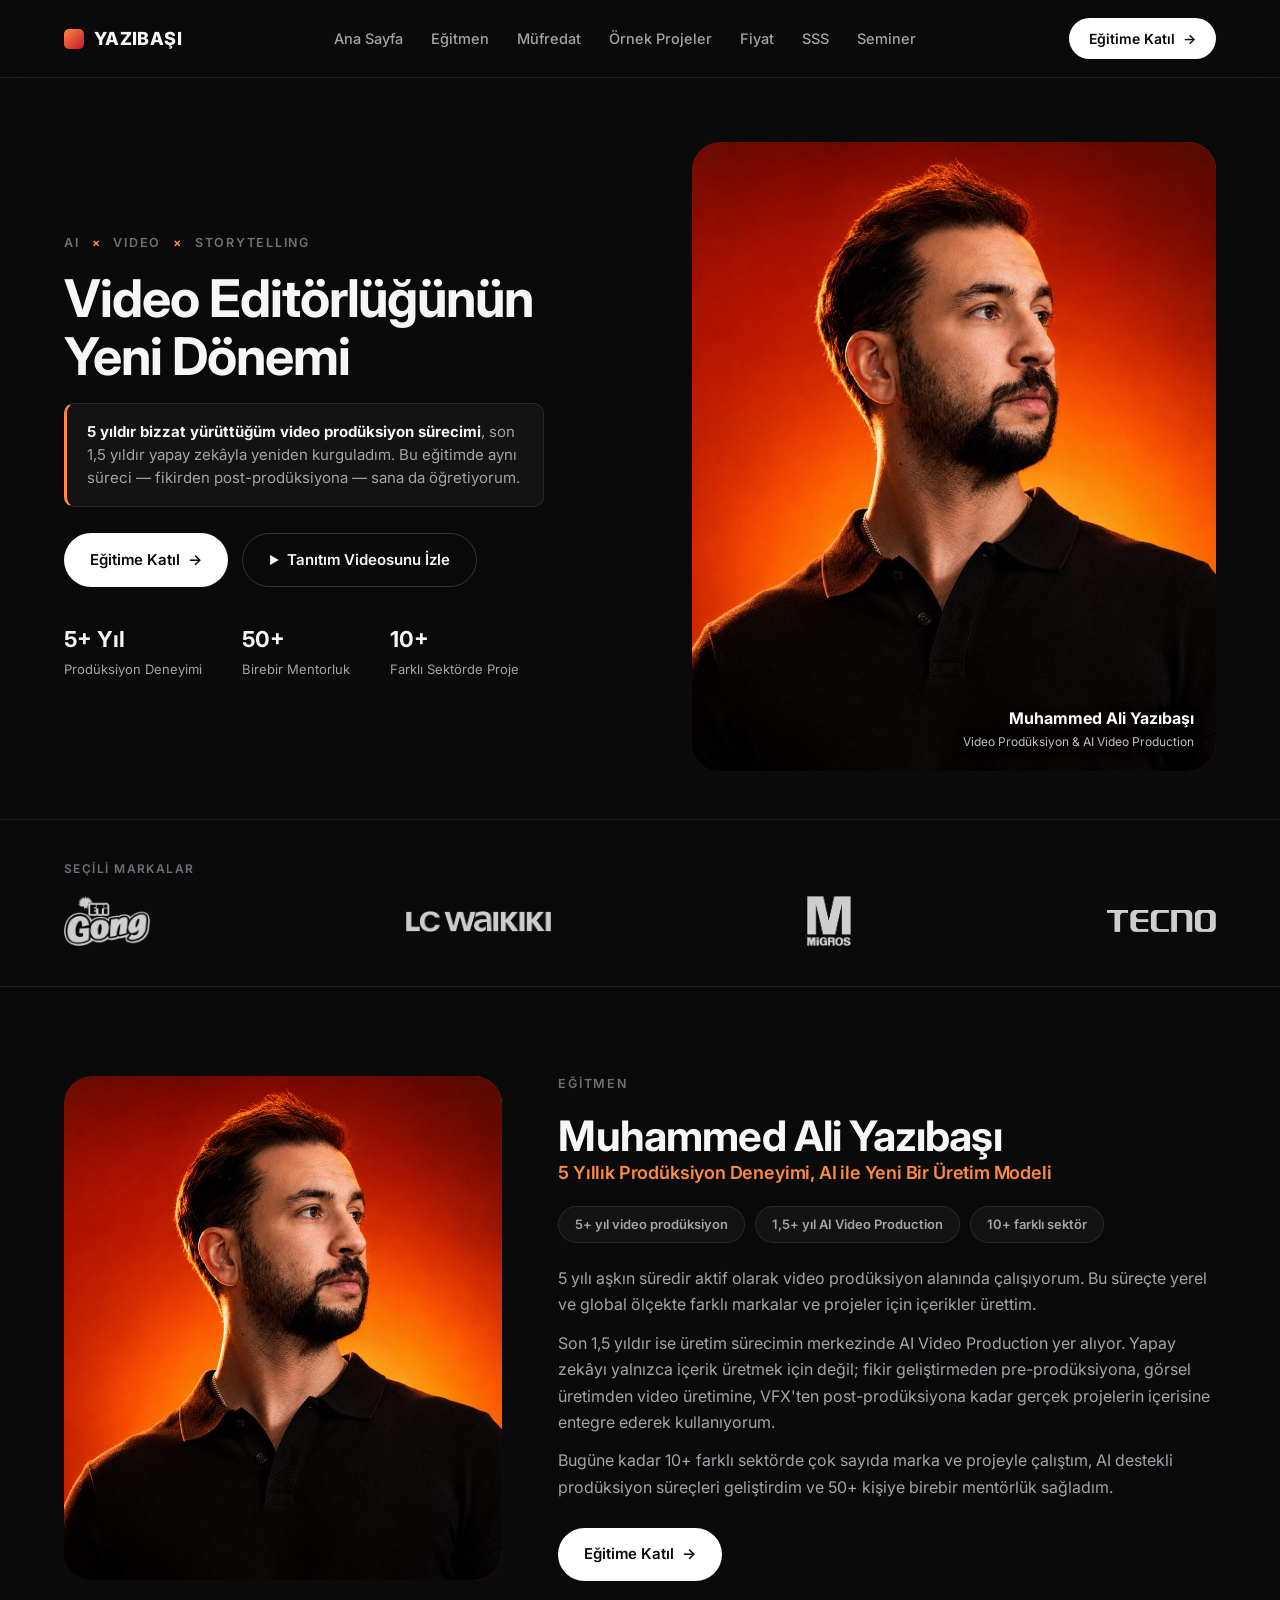
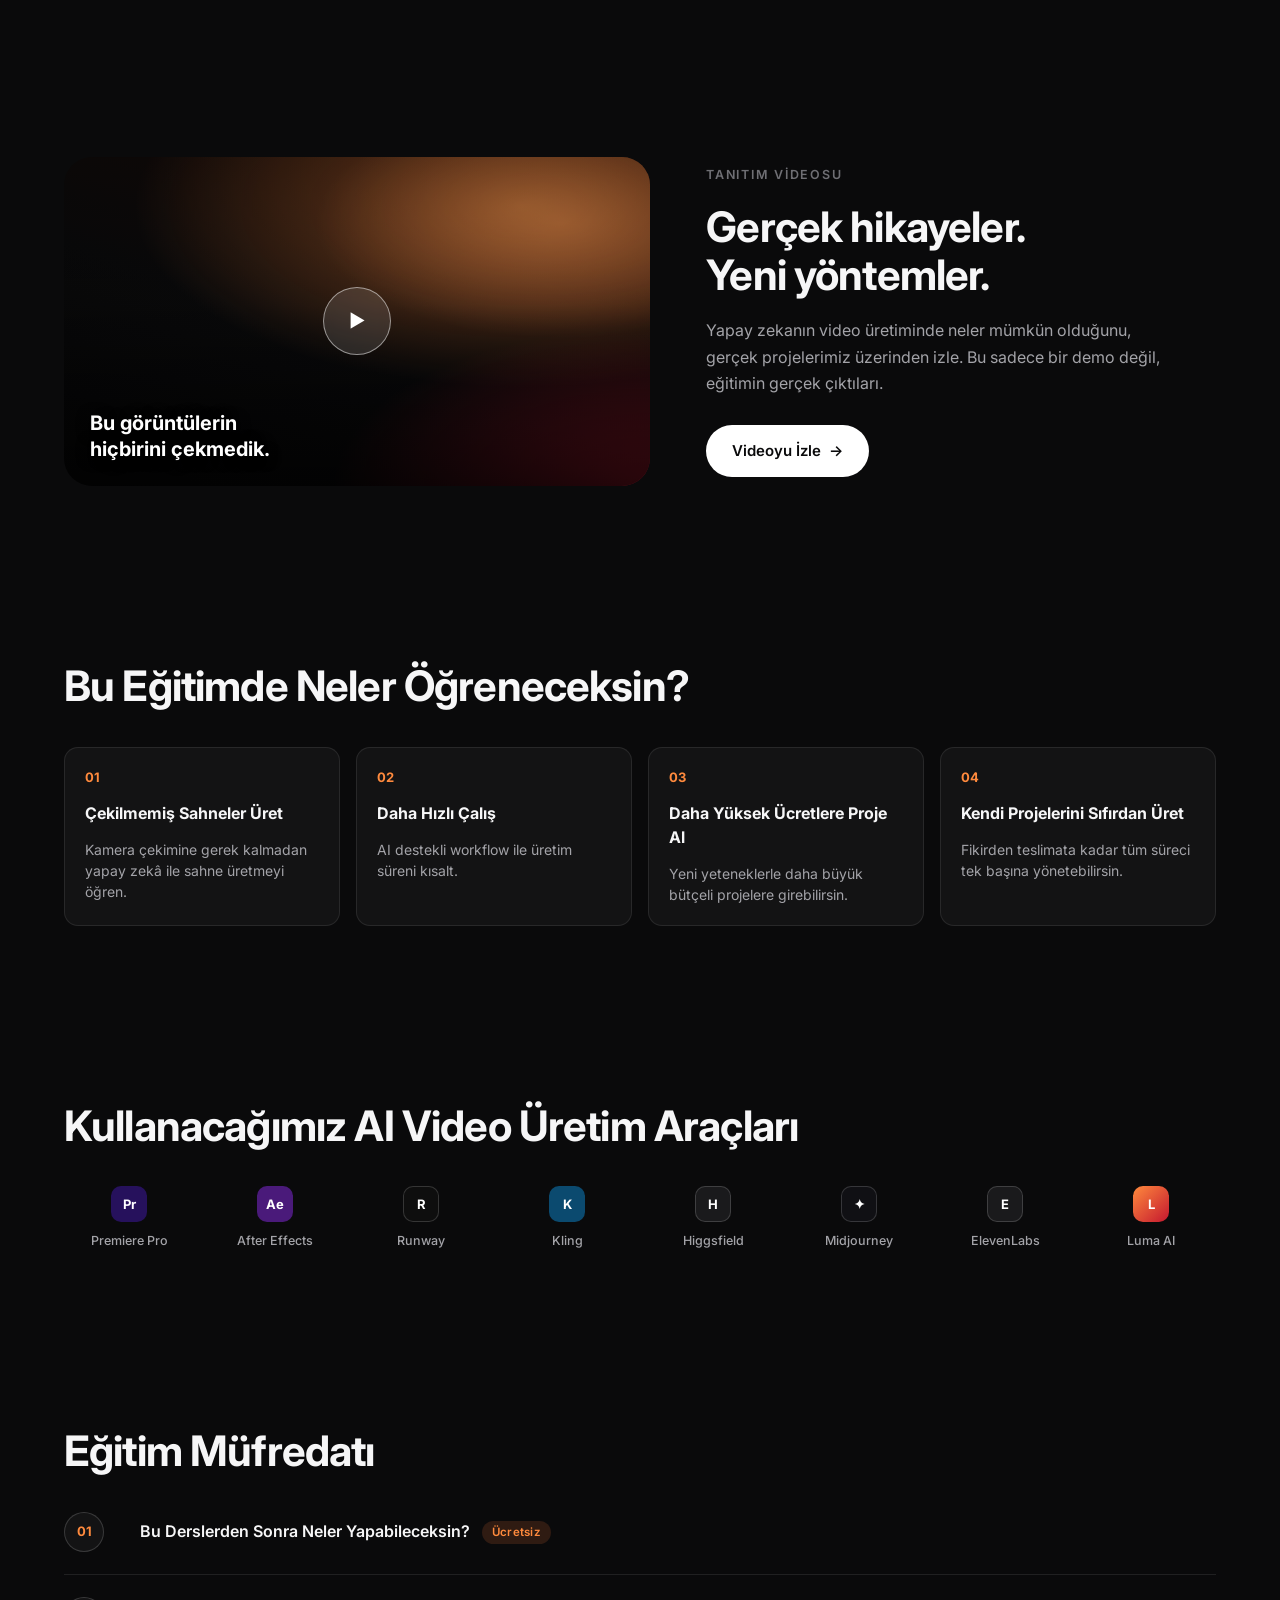
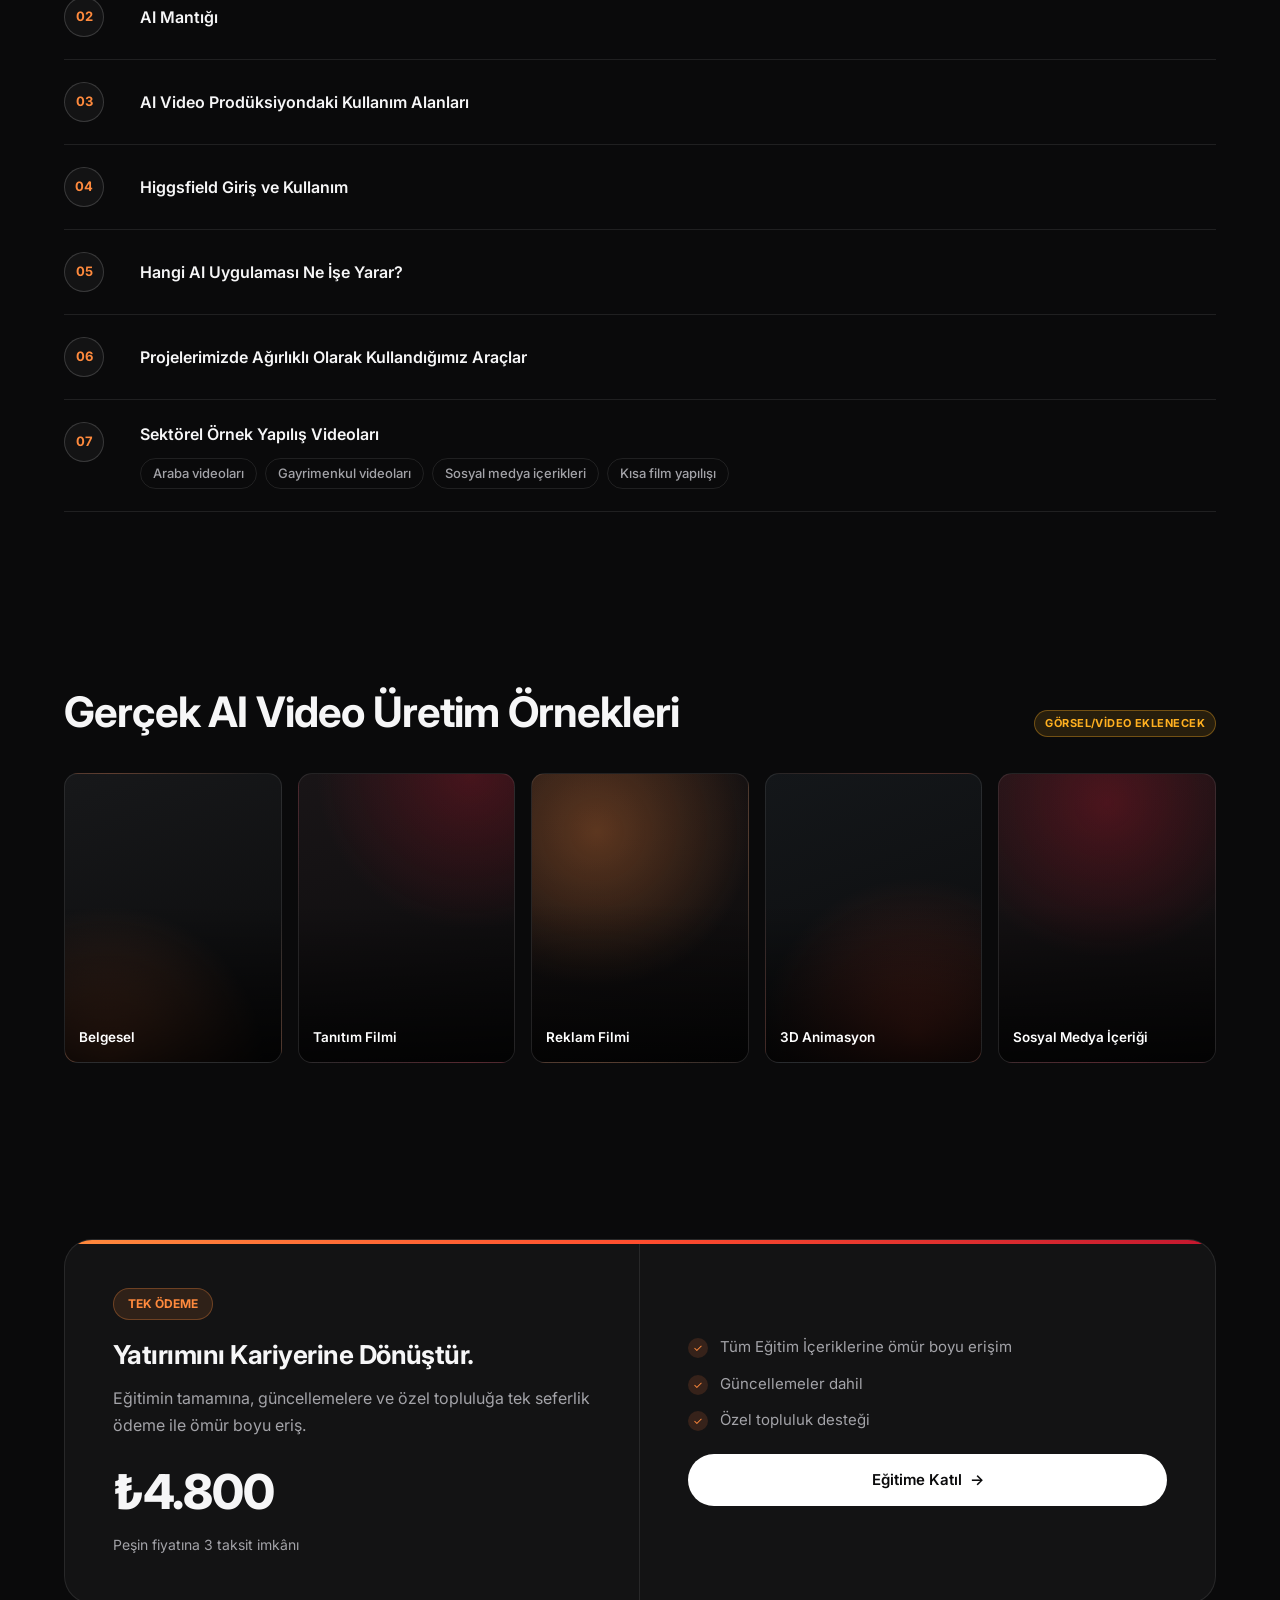
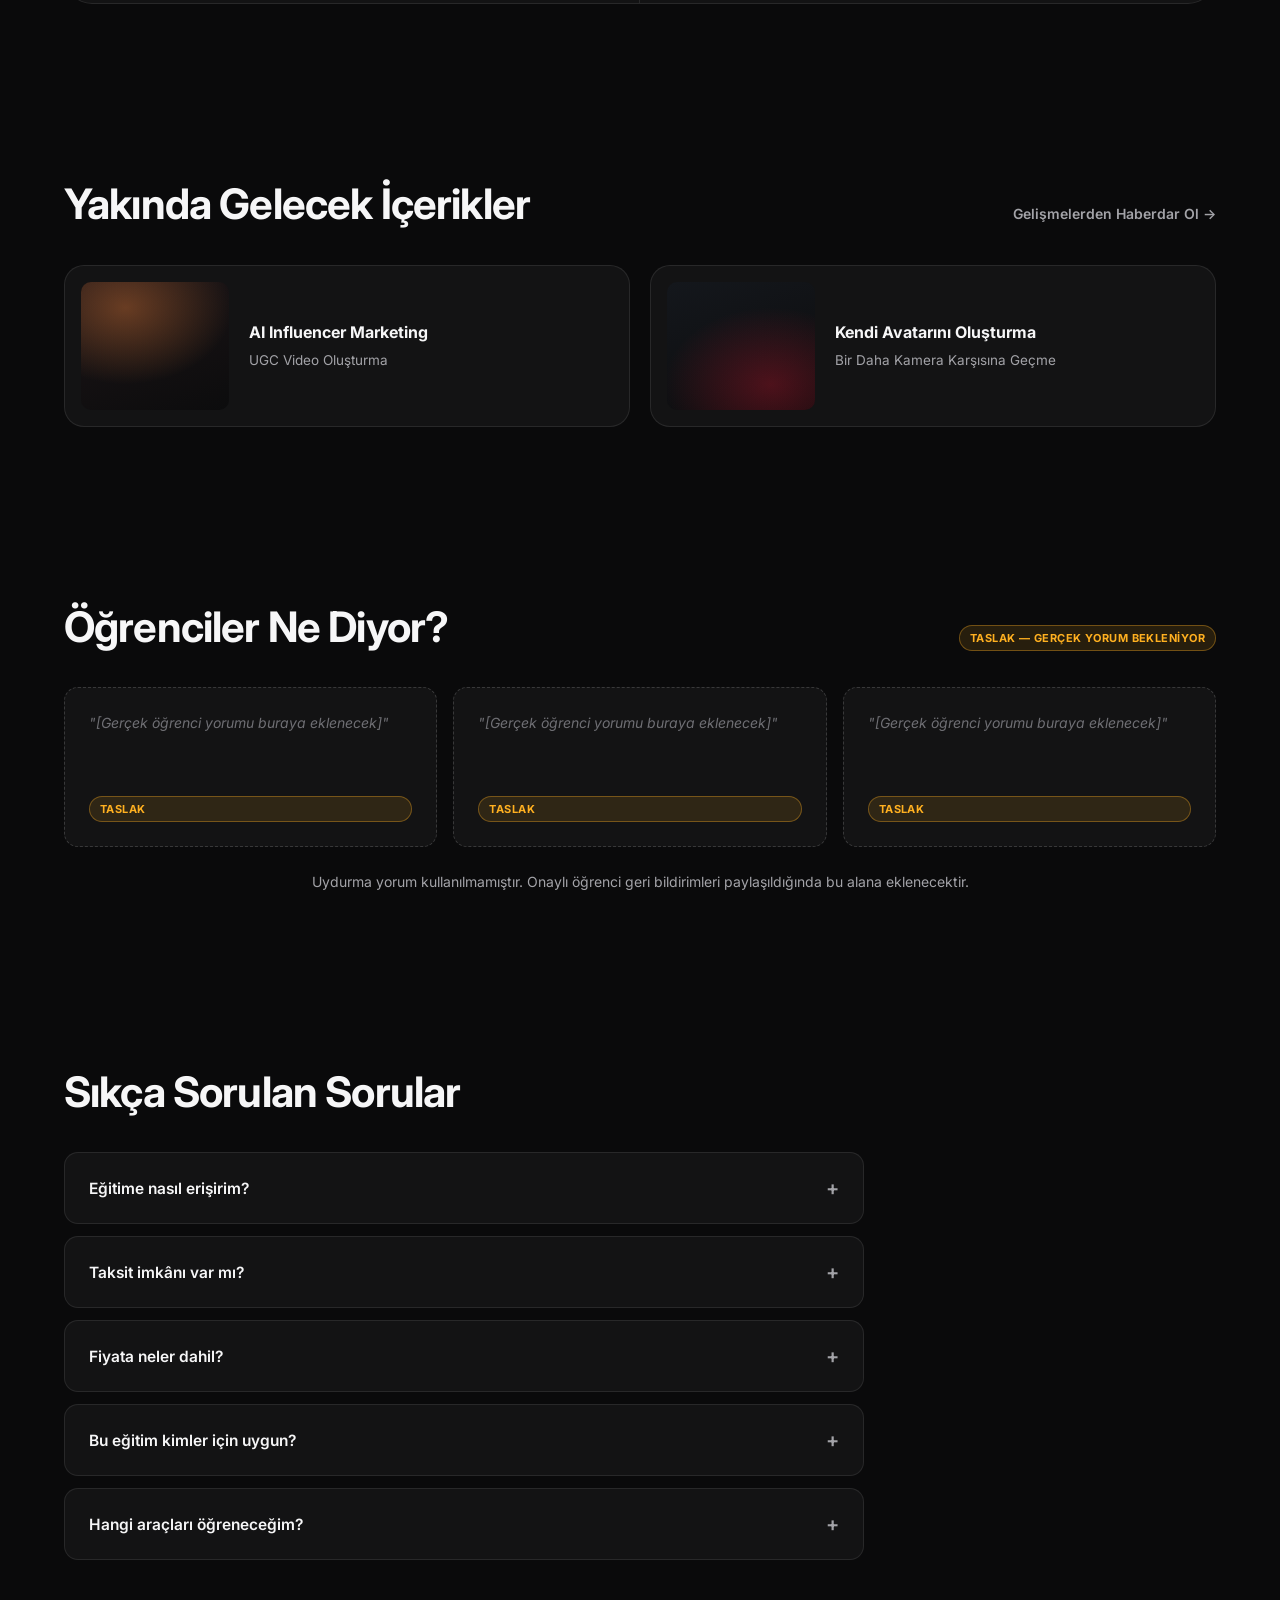
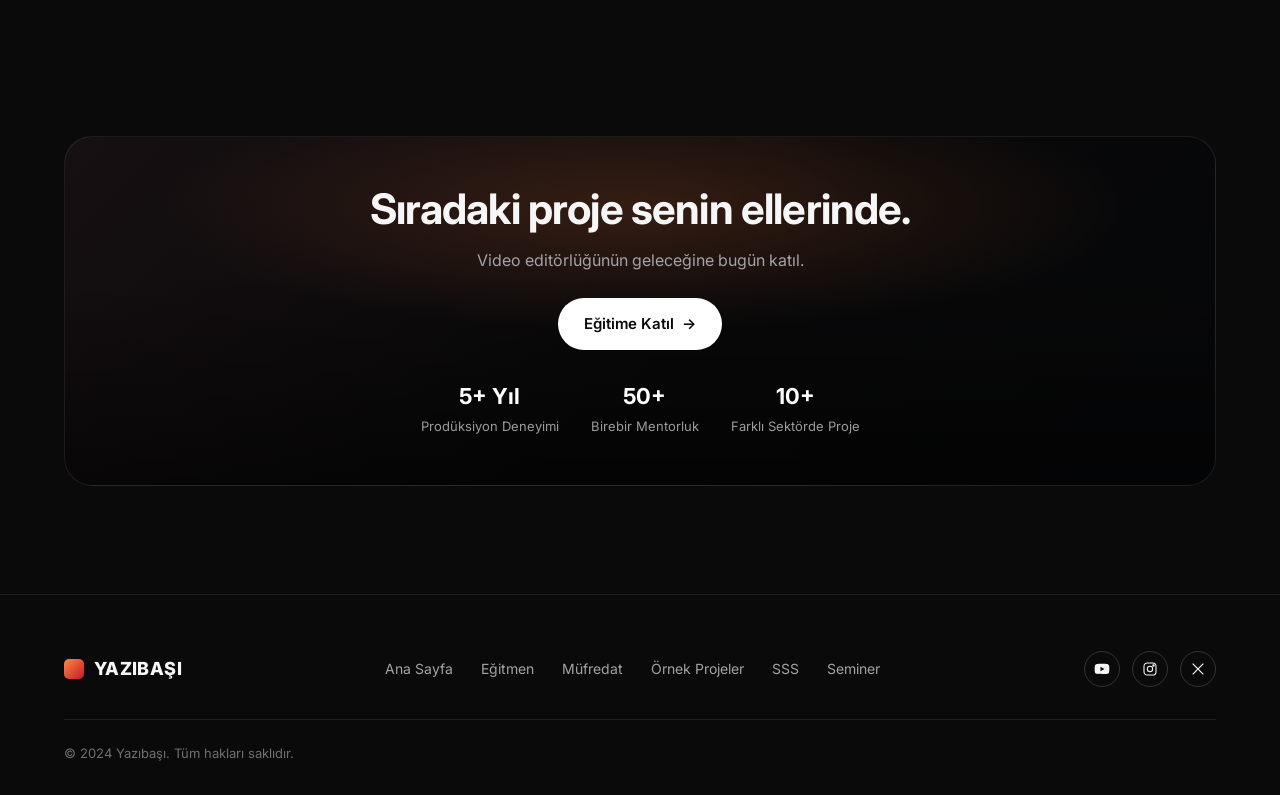
==== commit bc5a2cd0: "Entegre eğitim ve seminer sayfası tasarımını yayına al - Eğitim sayfası (index.html) güncel Together" ====
--- a/index.html
+++ b/index.html
@@ -13,17 +13,17 @@
 
 <header class="site-header">
   <div class="container header-inner">
-    <a href="#" class="logo">
-      <span class="logo-mark" aria-hidden="true"></span>
-      YAZIBAŞI
-    </a>
+    <a href="#hero" class="logo"><span class="logo-mark" aria-hidden="true"></span>YAZIBAŞI</a>
     <nav class="main-nav">
       <a href="#hero">Ana Sayfa</a>
-      <a href="#egitim-icerigi">Eğitim İçeriği</a>
+      <a href="#egitmen">Eğitmen</a>
+      <a href="#mufredat">Müfredat</a>
       <a href="#ornek-projeler">Örnek Projeler</a>
-      <a href="#sss">Sıkça Sorulan Sorular</a>
+      <a href="#fiyat">Fiyat</a>
+      <a href="#sss">SSS</a>
+      <a href="seminer.html">Seminer</a>
     </nav>
-    <a href="#egitim-icerigi" class="btn btn-primary btn-sm">Eğitime Katıl <span class="arrow">→</span></a>
+    <a href="#fiyat" class="btn btn-primary btn-sm">Eğitime Katıl <span class="arrow">→</span></a>
   </div>
 </header>
 
@@ -35,57 +35,61 @@
       <div class="hero-content">
         <p class="eyebrow">AI <span class="dot">×</span> VIDEO <span class="dot">×</span> STORYTELLING</p>
         <h1>Video Editörlüğünün<br>Yeni Dönemi</h1>
-        <p class="hero-desc">Yapay zekayı kurgu becerileriyle birleştir. Daha güçlü hikayeler anlat, daha yüksek bütçeli projelerde yer al.</p>
+        <p class="hero-promise"><strong>5 yıldır bizzat yürüttüğüm video prodüksiyon sürecimi</strong>, son 1,5 yıldır yapay zekâyla yeniden kurguladım. Bu eğitimde aynı süreci — fikirden post-prodüksiyona — sana da öğretiyorum.</p>
         <div class="hero-actions">
-          <a href="#egitim-icerigi" class="btn btn-primary">Eğitime Katıl <span class="arrow">→</span></a>
+          <a href="#fiyat" class="btn btn-primary">Eğitime Katıl <span class="arrow">→</span></a>
           <a href="#tanitim" class="btn btn-ghost"><span class="play-ic">▶</span> Tanıtım Videosunu İzle</a>
         </div>
-      </div>
-      <div class="hero-media">
-        <div class="portrait portrait-hero">
-          <svg class="bust" viewBox="0 0 400 500" preserveAspectRatio="xMidYMax slice" aria-hidden="true">
-            <ellipse cx="235" cy="115" rx="128" ry="150" fill="#0c0c0e"/>
-            <path d="M40 500 C40 330 115 270 235 270 C330 270 360 380 360 500 Z" fill="#0c0c0e"/>
-          </svg>
-          <div class="portrait-caption">
-            <strong>Muhammed Ali Yazıbaşı</strong>
-            <span>Video Prodüksiyon &amp; AI Video Production</span>
-          </div>
-        </div>
-      </div>
-    </div>
-
-    <div class="container hero-bottom">
-      <div class="hero-stats">
-        <div class="stat"><strong>5+ Yıl</strong><span>Sektör Deneyimi</span></div>
-        <div class="stat"><strong>50+</strong><span>Birebir Mentorluk</span></div>
-        <div class="stat"><strong>10+</strong><span>Farklı Sektörde Proje</span></div>
-      </div>
-      <div class="hero-thumbs">
-        <button class="thumb-play" aria-label="Videoyu oynat">▶</button>
-        <div class="thumb-strip">
-          <span class="thumb thumb-1"></span>
-          <span class="thumb thumb-2"></span>
-          <span class="thumb thumb-3"></span>
-          <span class="thumb thumb-4"></span>
+        <div class="hero-stats">
+          <div class="stat"><strong>5+ Yıl</strong><span>Prodüksiyon Deneyimi</span></div>
+          <div class="stat"><strong>50+</strong><span>Birebir Mentorluk</span></div>
+          <div class="stat"><strong>10+</strong><span>Farklı Sektörde Proje</span></div>
+        </div>
+      </div>
+      <div class="portrait">
+        <img class="portrait-photo" src="assets/img/egitmen-1000.jpg" alt="Muhammed Ali Yazıbaşı">
+        <div class="portrait-caption">
+          <strong>Muhammed Ali Yazıbaşı</strong>
+          <span>Video Prodüksiyon &amp; AI Video Production</span>
         </div>
       </div>
     </div>
   </section>
 
   <!-- BRANDS -->
-  <section class="brands">
+  <section class="brands" style="padding-block:40px;">
     <div class="container brands-inner">
-      <p class="brands-label">İÇERİKLERİMİZDE YER ALAN MARKALAR</p>
+      <p class="brands-label">SEÇİLİ MARKALAR</p>
       <div class="brands-row">
-        <span class="brand brand-vogue">VOGUE</span>
-        <span class="brand brand-bloomberg">Bloomberg</span>
-        <span class="brand brand-platin">PLATİN</span>
-        <span class="brand brand-alem">ALEM</span>
-        <span class="brand brand-hurriyet">Hürriyet</span>
-        <span class="brand brand-milliyet">Milliyet</span>
-        <span class="brand brand-haberturk">HABERTÜRK</span>
-        <span class="brand brand-fortune">FORTUNE</span>
+        <img class="brand-logo brand-logo-eti" src="assets/img/logos/eti-gong.png" alt="ETİ Gong">
+        <img class="brand-logo brand-logo-lcw" src="assets/img/logos/lc-waikiki.png" alt="LC Waikiki">
+        <img class="brand-logo brand-logo-migros" src="assets/img/logos/migros.png" alt="Migros">
+        <img class="brand-logo brand-logo-tecno" src="assets/img/logos/tecnologo.png" alt="TECNO">
+      </div>
+    </div>
+  </section>
+
+  <!-- EĞİTMEN -->
+  <section id="egitmen">
+    <div class="container instructor-grid">
+      <div class="portrait portrait-instructor">
+        <img class="portrait-photo" src="assets/img/egitmen-1000.jpg" alt="Muhammed Ali Yazıbaşı">
+      </div>
+      <div class="instructor-content">
+        <p class="eyebrow">Eğitmen</p>
+        <h2>Muhammed Ali Yazıbaşı</h2>
+        <h3 class="instructor-lead">5 Yıllık Prodüksiyon Deneyimi, AI ile Yeni Bir Üretim Modeli</h3>
+        <div class="instructor-chips">
+          <span class="chip">5+ yıl video prodüksiyon</span>
+          <span class="chip">1,5+ yıl AI Video Production</span>
+          <span class="chip">10+ farklı sektör</span>
+        </div>
+        <div class="section-desc instructor-bio">
+          <p>5 yılı aşkın süredir aktif olarak video prodüksiyon alanında çalışıyorum. Bu süreçte yerel ve global ölçekte farklı markalar ve projeler için içerikler ürettim.</p>
+          <p>Son 1,5 yıldır ise üretim sürecimin merkezinde AI Video Production yer alıyor. Yapay zekâyı yalnızca içerik üretmek için değil; fikir geliştirmeden pre-prodüksiyona, görsel üretimden video üretimine, VFX'ten post-prodüksiyona kadar gerçek projelerin içerisine entegre ederek kullanıyorum.</p>
+          <p>Bugüne kadar 10+ farklı sektörde çok sayıda marka ve projeyle çalıştım, AI destekli prodüksiyon süreçleri geliştirdim ve 50+ kişiye birebir mentörlük sağladım.</p>
+        </div>
+        <a href="#fiyat" class="btn btn-primary">Eğitime Katıl <span class="arrow">→</span></a>
       </div>
     </div>
   </section>
@@ -95,30 +99,84 @@
     <div class="container promo-grid">
       <div class="promo-media">
         <div class="portrait portrait-promo">
-          <svg class="bust" viewBox="0 0 400 500" preserveAspectRatio="xMidYMax slice" aria-hidden="true">
-            <ellipse cx="190" cy="150" rx="110" ry="125" fill="#0c0c0e"/>
-            <path d="M55 500 C55 350 115 300 190 300 C270 300 320 360 320 500 Z" fill="#0c0c0e"/>
-          </svg>
-          <button class="thumb-play thumb-play-lg" aria-label="Videoyu oynat">▶</button>
+          <img class="portrait-photo promo-cover" data-video-cover alt="Tanıtım videosu kapak görseli">
+          <span class="promo-shade" aria-hidden="true"></span>
+          <button class="thumb-play thumb-play-lg" aria-label="Tanıtım videosunu oynat" data-video-open>▶</button>
           <p class="promo-media-caption">Bu görüntülerin<br>hiçbirini çekmedik.</p>
         </div>
       </div>
       <div class="promo-content">
-        <p class="eyebrow eyebrow-right">TANITIM VİDEOSU</p>
+        <p class="eyebrow">TANITIM VİDEOSU</p>
         <h2>Gerçek hikayeler.<br>Yeni yöntemler.</h2>
         <p class="section-desc">Yapay zekanın video üretiminde neler mümkün olduğunu, gerçek projelerimiz üzerinden izle. Bu sadece bir demo değil, eğitimin gerçek çıktıları.</p>
-        <a href="#" class="btn btn-primary">Videoyu İzle <span class="arrow">→</span></a>
-      </div>
+        <a href="#tanitim" class="btn btn-primary" data-video-open>Videoyu İzle <span class="arrow">→</span></a>
+      </div>
+    </div>
+  </section>
+
+  <!-- NELER ÖĞRENECEKSİN -->
+  <section>
+    <div class="container">
+      <div class="section-head"><h2>Bu Eğitimde Neler Öğreneceksin?</h2></div>
+      <div class="features-grid">
+        <div class="feature-card"><span class="num">01</span><h4>Çekilmemiş Sahneler Üret</h4><p>Kamera çekimine gerek kalmadan yapay zekâ ile sahne üretmeyi öğren.</p></div>
+        <div class="feature-card"><span class="num">02</span><h4>Daha Hızlı Çalış</h4><p>AI destekli workflow ile üretim süreni kısalt.</p></div>
+        <div class="feature-card"><span class="num">03</span><h4>Daha Yüksek Ücretlere Proje Al</h4><p>Yeni yeteneklerle daha büyük bütçeli projelere girebilirsin.</p></div>
+        <div class="feature-card"><span class="num">04</span><h4>Kendi Projelerini Sıfırdan Üret</h4><p>Fikirden teslimata kadar tüm süreci tek başına yönetebilirsin.</p></div>
+      </div>
+    </div>
+  </section>
+
+  <!-- ARAÇLAR -->
+  <section>
+    <div class="container">
+      <div class="section-head"><h2>Kullanacağımız AI Video Üretim Araçları</h2></div>
+      <div class="tools-grid">
+        <div class="tool-item"><span class="tool-icon tool-pr">Pr</span><span>Premiere Pro</span></div>
+        <div class="tool-item"><span class="tool-icon tool-ae">Ae</span><span>After Effects</span></div>
+        <div class="tool-item"><span class="tool-icon tool-runway">R</span><span>Runway</span></div>
+        <div class="tool-item"><span class="tool-icon tool-kling">K</span><span>Kling</span></div>
+        <div class="tool-item"><span class="tool-icon tool-higgsfield">H</span><span>Higgsfield</span></div>
+        <div class="tool-item"><span class="tool-icon tool-midjourney">✦</span><span>Midjourney</span></div>
+        <div class="tool-item"><span class="tool-icon tool-elevenlabs">E</span><span>ElevenLabs</span></div>
+        <div class="tool-item"><span class="tool-icon tool-luma">L</span><span>Luma AI</span></div>
+      </div>
+    </div>
+  </section>
+
+  <!-- Eski "#egitim-icerigi" anchor'ı için uyumluluk köprüsü -->
+  <span id="egitim-icerigi" aria-hidden="true" style="display:block; scroll-margin-top:84px;"></span>
+
+  <!-- MÜFREDAT -->
+  <section id="mufredat">
+    <div class="container">
+      <div class="section-head"><h2>Eğitim Müfredatı</h2></div>
+      <ol class="roadmap">
+        <li><span class="num-badge">01</span><span class="rm-title">Bu Derslerden Sonra Neler Yapabileceksin? <span class="badge-free">Ücretsiz</span></span></li>
+        <li><span class="num-badge">02</span><span class="rm-title">AI Mantığı</span></li>
+        <li><span class="num-badge">03</span><span class="rm-title">AI Video Prodüksiyondaki Kullanım Alanları</span></li>
+        <li><span class="num-badge">04</span><span class="rm-title">Higgsfield Giriş ve Kullanım</span></li>
+        <li><span class="num-badge">05</span><span class="rm-title">Hangi AI Uygulaması Ne İşe Yarar?</span></li>
+        <li><span class="num-badge">06</span><span class="rm-title">Projelerimizde Ağırlıklı Olarak Kullandığımız Araçlar</span></li>
+        <li class="has-sub">
+          <span class="num-badge">07</span>
+          <div class="rm-title">Sektörel Örnek Yapılış Videoları
+            <ul class="sub-items">
+              <li>Araba videoları</li>
+              <li>Gayrimenkul videoları</li>
+              <li>Sosyal medya içerikleri</li>
+              <li>Kısa film yapılışı</li>
+            </ul>
+          </div>
+        </li>
+      </ol>
     </div>
   </section>
 
   <!-- ÖRNEK PROJELER -->
-  <section class="projects" id="ornek-projeler">
-    <div class="container">
-      <div class="section-head">
-        <h2>Örnek Projeler</h2>
-        <a href="#" class="link-arrow">Tüm Projeleri Gör <span class="arrow">→</span></a>
-      </div>
+  <section id="ornek-projeler">
+    <div class="container">
+      <div class="section-head"><h2>Gerçek AI Video Üretim Örnekleri</h2><span class="draft-badge">Görsel/video eklenecek</span></div>
       <div class="projects-grid">
         <div class="project-card pc-1"><span class="project-label">Belgesel</span></div>
         <div class="project-card pc-2"><span class="project-label">Tanıtım Filmi</span></div>
@@ -129,111 +187,33 @@
     </div>
   </section>
 
-  <!-- ÖZELLİKLER -->
-  <section class="features">
-    <div class="container">
-      <h2>Bu Eğitimle Neler Yapabileceksin?</h2>
-      <div class="features-grid">
-        <div class="feature-card">
-          <span class="feature-icon icon-camera" aria-hidden="true"></span>
-          <p>Çekilmemiş sahneler üret</p>
-        </div>
-        <div class="feature-card">
-          <span class="feature-icon icon-bolt" aria-hidden="true"></span>
-          <p>Daha hızlı çalış</p>
-        </div>
-        <div class="feature-card">
-          <span class="feature-icon icon-chart" aria-hidden="true"></span>
-          <p>Daha yüksek ücretlere proje al</p>
-        </div>
-        <div class="feature-card">
-          <span class="feature-icon icon-user" aria-hidden="true"></span>
-          <p>Kendi projelerini sıfırdan üret</p>
-        </div>
-      </div>
-    </div>
-  </section>
-
-  <!-- ARAÇLAR -->
-  <section class="tools">
-    <div class="container">
-      <h2>Kullanacağımız Başlıca Araçlar</h2>
-      <div class="tools-row">
-        <div class="tools-grid">
-          <div class="tool-item"><span class="tool-icon tool-pr">Pr</span><span>Premiere Pro</span></div>
-          <div class="tool-item"><span class="tool-icon tool-ae">Ae</span><span>After Effects</span></div>
-          <div class="tool-item"><span class="tool-icon tool-runway">R</span><span>Runway</span></div>
-          <div class="tool-item"><span class="tool-icon tool-kling">K</span><span>Kling</span></div>
-          <div class="tool-item"><span class="tool-icon tool-higgsfield">H</span><span>Higgsfield</span></div>
-          <div class="tool-item"><span class="tool-icon tool-midjourney">✦</span><span>Midjourney</span></div>
-          <div class="tool-item"><span class="tool-icon tool-elevenlabs">E</span><span>ElevenLabs</span></div>
-          <div class="tool-item"><span class="tool-icon tool-luma">L</span><span>Luma AI</span></div>
-        </div>
-        <a href="#" class="tools-card">
-          <span class="tools-card-title">Hangi araç ne işe yarar? <span class="arrow">→</span></span>
-          <span class="tools-card-sub">Hepsini öğreneceksin.</span>
-        </a>
-      </div>
-    </div>
-  </section>
-
-  <!-- EĞİTMEN -->
-  <section class="instructor">
-    <div class="container instructor-grid">
-      <div class="portrait portrait-instructor">
-        <svg class="bust" viewBox="0 0 400 460" preserveAspectRatio="xMidYMax slice" aria-hidden="true">
-          <ellipse cx="205" cy="105" rx="118" ry="135" fill="#0c0c0e"/>
-          <path d="M50 460 C50 310 118 255 205 255 C295 255 350 350 350 460 Z" fill="#0c0c0e"/>
-        </svg>
-      </div>
-      <div class="instructor-content">
-        <p class="eyebrow eyebrow-right">Eğitmen</p>
-        <h2>Muhammed Ali Yazıbaşı</h2>
-        <p class="section-desc">5 yıl aşkın süredir video prodüksiyon alanında çalışıyorum. Yerel ve global markalarla birçok projede yer aldım. Son 1,5 yıldır üretim sürecimin merkezinde AI Video Production var. Yapay zekayı fikir geliştirmeden post-prodüksiyona kadar sürecin içine entegre ederek projeler üretiyorum. Bugüne kadar 10+ farklı sektörde projeler ürettim ve 50+ kişiye birebir mentorluk sağladım.</p>
-        <div class="hero-stats instructor-stats">
-          <div class="stat"><strong>5+ Yıl</strong><span>Sektör Deneyimi</span></div>
-          <div class="stat"><strong>50+</strong><span>Birebir Mentorluk</span></div>
-          <div class="stat"><strong>10+</strong><span>Farklı Sektörde Proje</span></div>
-        </div>
-      </div>
-    </div>
-  </section>
-
-  <!-- EĞİTİM İÇERİĞİ -->
-  <section class="curriculum" id="egitim-icerigi">
-    <div class="container curriculum-grid">
-      <div class="curriculum-list">
-        <div class="section-head">
-          <h2>Eğitim İçeriği</h2>
-          <a href="#" class="link-arrow">Tüm İçeriği Gör <span class="arrow">→</span></a>
-        </div>
-        <ol class="curriculum-items">
-          <li><span class="num">01</span><span class="title">Bu Derslerden Sonra Neler Yapabileceksin?</span></li>
-          <li><span class="num">02</span><span class="title">AI Mantığı ve Video Prodüksiyonundaki Kullanım Alanları</span></li>
-          <li><span class="num">03</span><span class="title">Hangi AI Uygulaması Ne İşe Yarar?</span></li>
-          <li><span class="num">04</span><span class="title">Higgsfield Giriş ve Kullanımı</span></li>
-          <li><span class="num">05</span><span class="title">Sektörel Örnekler (Araba, Gayrimenkul, Sosyal Medya, Kısa Film)</span></li>
-          <li><span class="num">06</span><span class="title">Projelerimizde Kullandığımız Araçlar ve Workflow</span></li>
-          <li><span class="num">07</span><span class="title">AI Influencer / UGC Video Oluşturma <em>(Yakında)</em></span></li>
-          <li><span class="num">08</span><span class="title">Kendi Avatarını Oluşturma <em>(Yakında)</em></span></li>
-        </ol>
-      </div>
-      <div class="price-card">
-        <h3>Yatırımını Kariyerine Dönüştür.</h3>
-        <p class="price">₺4.800</p>
-        <p class="price-note">Peşin Fiyatına 3 Taksit İmkanı</p>
-        <ul class="checklist">
-          <li><span class="check">✓</span> Tüm Eğitim İçeriklerine ömür boyu erişim</li>
-          <li><span class="check">✓</span> Güncellemeler dahil</li>
-          <li><span class="check">✓</span> Özel topluluk desteği</li>
-        </ul>
-        <a href="#" class="btn btn-primary btn-block">Eğitime Katıl <span class="arrow">→</span></a>
-      </div>
-    </div>
-  </section>
-
-  <!-- YAKINDA GELECEK -->
-  <section class="upcoming">
+  <!-- FİYAT -->
+  <section id="fiyat">
+    <div class="container">
+      <div class="price-section">
+        <div class="price-grid">
+          <div class="price-left">
+            <span class="eyebrow-pill">TEK ÖDEME</span>
+            <h3>Yatırımını Kariyerine Dönüştür.</h3>
+            <p class="section-desc">Eğitimin tamamına, güncellemelere ve özel topluluğa tek seferlik ödeme ile ömür boyu eriş.</p>
+            <p class="price">₺4.800</p>
+            <p class="price-note">Peşin fiyatına 3 taksit imkânı</p>
+          </div>
+          <div class="price-right">
+            <ul class="checklist">
+              <li><span class="check">✓</span> Tüm Eğitim İçeriklerine ömür boyu erişim</li>
+              <li><span class="check">✓</span> Güncellemeler dahil</li>
+              <li><span class="check">✓</span> Özel topluluk desteği</li>
+            </ul>
+            <a href="#" class="btn btn-primary btn-block">Eğitime Katıl <span class="arrow">→</span></a>
+          </div>
+        </div>
+      </div>
+    </div>
+  </section>
+
+  <!-- YAKINDA GELECEK İÇERİKLER -->
+  <section>
     <div class="container">
       <div class="section-head">
         <h2>Yakında Gelecek İçerikler</h2>
@@ -251,21 +231,68 @@
           <span class="upcoming-media upcoming-media-2"></span>
           <span class="upcoming-text">
             <strong>Kendi Avatarını Oluşturma</strong>
-            <span>Bir daha kameraya karşısına geçme</span>
+            <span>Bir Daha Kamera Karşısına Geçme</span>
           </span>
         </a>
       </div>
     </div>
   </section>
 
+  <!-- REFERANSLAR (taslak) -->
+  <section id="referanslar">
+    <div class="container">
+      <div class="section-head"><h2>Öğrenciler Ne Diyor?</h2><span class="draft-badge">Taslak — gerçek yorum bekleniyor</span></div>
+      <div class="testi-grid">
+        <div class="testi-card"><p>"[Gerçek öğrenci yorumu buraya eklenecek]"</p><span class="draft-badge">Taslak</span></div>
+        <div class="testi-card"><p>"[Gerçek öğrenci yorumu buraya eklenecek]"</p><span class="draft-badge">Taslak</span></div>
+        <div class="testi-card"><p>"[Gerçek öğrenci yorumu buraya eklenecek]"</p><span class="draft-badge">Taslak</span></div>
+      </div>
+      <p class="testi-note">Uydurma yorum kullanılmamıştır. Onaylı öğrenci geri bildirimleri paylaşıldığında bu alana eklenecektir.</p>
+    </div>
+  </section>
+
+  <!-- SSS -->
+  <section id="sss">
+    <div class="container">
+      <div class="section-head"><h2>Sıkça Sorulan Sorular</h2></div>
+      <div class="faq-list">
+        <div class="faq-item">
+          <button class="faq-q">Eğitime nasıl erişirim? <span class="plus">+</span></button>
+          <div class="faq-a"><p>Ödeme tamamlandıktan sonra eğitim platformuna erişim bilgilerin iletilir. Tüm içeriklere ömür boyu erişimin olur.</p></div>
+        </div>
+        <div class="faq-item">
+          <button class="faq-q">Taksit imkânı var mı? <span class="plus">+</span></button>
+          <div class="faq-a"><p>Evet, ₺4.800 tutarındaki eğitime peşin fiyatına 3 taksit imkânı sunuluyor.</p></div>
+        </div>
+        <div class="faq-item">
+          <button class="faq-q">Fiyata neler dahil? <span class="plus">+</span></button>
+          <div class="faq-a"><p>Tüm eğitim içeriklerine ömür boyu erişim, gelecekte eklenecek güncellemeler ve özel topluluk desteği fiyata dahildir.</p></div>
+        </div>
+        <div class="faq-item">
+          <button class="faq-q">Bu eğitim kimler için uygun? <span class="plus">+</span></button>
+          <div class="faq-a"><p>Video editörlüğüne yapay zekâyı entegre etmek isteyen kurgu/prodüksiyon çalışanları, içerik üreticileri ve ajans çalışanları için tasarlanmıştır. <em>(Bu cevap taslaktır, eğitmen tarafından onaylanmalıdır.)</em></p></div>
+        </div>
+        <div class="faq-item">
+          <button class="faq-q">Hangi araçları öğreneceğim? <span class="plus">+</span></button>
+          <div class="faq-a"><p>Premiere Pro, After Effects, Runway, Kling, Higgsfield, Midjourney, ElevenLabs ve Luma AI dahil olmak üzere güncel AI video üretim araçlarını öğreniyorsun.</p></div>
+        </div>
+      </div>
+    </div>
+  </section>
+
   <!-- FINAL CTA -->
-  <section class="final-cta">
+  <section>
     <div class="container">
       <div class="cta-banner">
         <div class="cta-banner-text">
-          <h2>Sıradaki proje<br>senin ellerinde.</h2>
+          <h2>Sıradaki proje senin ellerinde.</h2>
           <p>Video editörlüğünün geleceğine bugün katıl.</p>
-          <a href="#egitim-icerigi" class="btn btn-primary">Eğitime Katıl <span class="arrow">→</span></a>
+          <a href="#fiyat" class="btn btn-primary">Eğitime Katıl <span class="arrow">→</span></a>
+          <div class="cta-stats">
+            <div class="stat"><strong>5+ Yıl</strong><span>Prodüksiyon Deneyimi</span></div>
+            <div class="stat"><strong>50+</strong><span>Birebir Mentorluk</span></div>
+            <div class="stat"><strong>10+</strong><span>Farklı Sektörde Proje</span></div>
+          </div>
         </div>
       </div>
     </div>
@@ -276,27 +303,32 @@
 <footer class="site-footer">
   <div class="container">
     <div class="footer-top">
-      <a href="#" class="logo">
-        <span class="logo-mark" aria-hidden="true"></span>
-        YAZIBAŞI
-      </a>
+      <a href="#hero" class="logo"><span class="logo-mark" aria-hidden="true"></span>YAZIBAŞI</a>
       <nav class="footer-nav">
         <a href="#hero">Ana Sayfa</a>
-        <a href="#egitim-icerigi">Eğitim İçeriği</a>
+        <a href="#egitmen">Eğitmen</a>
+        <a href="#mufredat">Müfredat</a>
         <a href="#ornek-projeler">Örnek Projeler</a>
-        <a href="#sss">Sıkça Sorulan Sorular</a>
+        <a href="#sss">SSS</a>
+        <a href="seminer.html">Seminer</a>
       </nav>
       <div class="footer-social">
-        <a href="#" aria-label="YouTube"><svg viewBox="0 0 24 24" fill="currentColor"><path d="M23 12s0-3.5-.45-5.15a2.9 2.9 0 0 0-2-2.05C18.9 4.3 12 4.3 12 4.3s-6.9 0-8.55.5a2.9 2.9 0 0 0-2 2.05C1 8.5 1 12 1 12s0 3.5.45 5.15a2.9 2.9 0 0 0 2 2.05c1.65.5 8.55.5 8.55.5s6.9 0 8.55-.5a2.9 2.9 0 0 0 2-2.05C23 15.5 23 12 23 12Z" opacity=".15"/><path d="M9.75 15.5v-7l6 3.5-6 3.5Z"/><path d="M23 12s0-3.5-.45-5.15a2.9 2.9 0 0 0-2-2.05C18.9 4.3 12 4.3 12 4.3s-6.9 0-8.55.5a2.9 2.9 0 0 0-2 2.05C1 8.5 1 12 1 12s0 3.5.45 5.15a2.9 2.9 0 0 0 2 2.05c1.65.5 8.55.5 8.55.5s6.9 0 8.55-.5a2.9 2.9 0 0 0 2-2.05C23 15.5 23 12 23 12ZM9.75 15.5v-7l6 3.5-6 3.5Z" fill="none" stroke="currentColor" stroke-width="0"/></svg></a>
+        <a href="#" aria-label="YouTube"><svg viewBox="0 0 24 24" fill="currentColor"><path d="M23 12s0-3.5-.45-5.15a2.9 2.9 0 0 0-2-2.05C18.9 4.3 12 4.3 12 4.3s-6.9 0-8.55.5a2.9 2.9 0 0 0-2 2.05C1 8.5 1 12 1 12s0 3.5.45 5.15a2.9 2.9 0 0 0 2 2.05c1.65.5 8.55.5 8.55.5s6.9 0 8.55-.5a2.9 2.9 0 0 0 2-2.05C23 15.5 23 12 23 12ZM9.75 15.5v-7l6 3.5-6 3.5Z"/></svg></a>
         <a href="#" aria-label="Instagram"><svg viewBox="0 0 24 24" fill="none" stroke="currentColor" stroke-width="1.6"><rect x="3" y="3" width="18" height="18" rx="5"/><circle cx="12" cy="12" r="4"/><circle cx="17.2" cy="6.8" r="1"/></svg></a>
         <a href="#" aria-label="X"><svg viewBox="0 0 24 24" fill="currentColor"><path d="M4 4l16 16M20 4L4 20" stroke="currentColor" stroke-width="1.8" fill="none"/></svg></a>
       </div>
     </div>
-    <div class="footer-bottom">
-      <p>© 2024 Yazıbaşı. Tüm hakları saklıdır.</p>
-    </div>
+    <div class="footer-bottom"><p>© 2024 Yazıbaşı. Tüm hakları saklıdır.</p></div>
   </div>
 </footer>
+
+<div class="video-modal" id="video-modal" role="dialog" aria-modal="true" aria-label="Tanıtım videosu" hidden>
+  <div class="video-modal-backdrop" data-video-close></div>
+  <div class="video-modal-dialog">
+    <button class="video-modal-close" aria-label="Videoyu kapat" data-video-close>✕</button>
+    <div class="video-modal-frame"></div>
+  </div>
+</div>
 
 <script src="js/script.js"></script>
 </body>
--- a/css/style.css
+++ b/css/style.css
@@ -1,9 +1,7 @@
 /* ============ RESET & BASE ============ */
 * { box-sizing: border-box; margin: 0; padding: 0; }
-
 :root {
   --bg: #0a0a0b;
-  --bg-soft: #0d0d0e;
   --card: #161618;
   --card-soft: #131314;
   --border: rgba(255,255,255,0.09);
@@ -14,743 +12,343 @@
   --accent-1: #ff8a3d;
   --accent-2: #ff4d2e;
   --accent-3: #c4172f;
+  --draft: #ffb020;
+  --ok: #37c978;
+  --no: #ff5d5d;
   --radius-xl: 28px;
   --radius-lg: 20px;
   --radius-md: 14px;
   --radius-sm: 10px;
   --container: 1200px;
 }
-
 html { scroll-behavior: smooth; }
-
-body {
-  background: var(--bg);
-  color: var(--text);
-  font-family: 'Inter', -apple-system, BlinkMacSystemFont, 'Segoe UI', sans-serif;
-  font-size: 16px;
-  line-height: 1.5;
-  -webkit-font-smoothing: antialiased;
-}
-
+body { background: var(--bg); color: var(--text); font-family: 'Inter', -apple-system, BlinkMacSystemFont, 'Segoe UI', sans-serif; font-size: 16px; line-height: 1.5; -webkit-font-smoothing: antialiased; }
 img, svg { display: block; max-width: 100%; }
+[hidden] { display: none !important; }
 a { color: inherit; text-decoration: none; }
 ul, ol { list-style: none; }
 button { font: inherit; background: none; border: none; cursor: pointer; color: inherit; }
-
-.container {
-  max-width: var(--container);
-  margin-inline: auto;
-  padding-inline: 24px;
-}
-
-h1, h2, h3 {
-  font-weight: 700;
-  letter-spacing: -0.02em;
-  color: var(--text);
-}
-
+.container { max-width: var(--container); margin-inline: auto; padding-inline: 24px; }
+h1, h2, h3 { font-weight: 700; letter-spacing: -0.02em; color: var(--text); }
 h2 { font-size: clamp(28px, 3.4vw, 42px); line-height: 1.15; }
-
 .arrow { display: inline-block; transition: transform .2s ease; }
 a:hover .arrow, .btn:hover .arrow { transform: translateX(3px); }
-
-/* ============ BUTTONS ============ */
-.btn {
+section { padding-block: 88px; }
+
+/* ============ DRAFT BADGE (henüz kesinleşmemiş içerikler için) ============ */
+.draft-badge {
   display: inline-flex;
   align-items: center;
-  gap: 8px;
-  padding: 15px 26px;
+  gap: 6px;
+  font-size: 11px;
+  font-weight: 700;
+  letter-spacing: 0.04em;
+  text-transform: uppercase;
+  color: var(--draft);
+  background: rgba(255,176,32,0.12);
+  border: 1px solid rgba(255,176,32,0.35);
+  padding: 4px 10px;
   border-radius: 999px;
-  font-weight: 600;
-  font-size: 15px;
-  white-space: nowrap;
-  transition: opacity .2s ease, background .2s ease, border-color .2s ease;
 }
 
-.btn-primary {
-  background: #ffffff;
-  color: #0a0a0b;
-}
+/* ============ BUTTONS ============ */
+.btn { display: inline-flex; align-items: center; justify-content: center; gap: 8px; padding: 15px 26px; border-radius: 999px; font-weight: 600; font-size: 15px; white-space: nowrap; border: none; cursor: pointer; transition: opacity .2s ease, background .2s ease, border-color .2s ease; }
+.btn-primary { background: #ffffff; color: #0a0a0b; }
 .btn-primary:hover { opacity: .88; }
-
-.btn-ghost {
-  background: transparent;
-  color: var(--text);
-  border: 1px solid var(--border-strong);
-}
+.btn-ghost { background: transparent; color: var(--text); border: 1px solid var(--border-strong); }
 .btn-ghost:hover { border-color: rgba(255,255,255,0.4); }
-
 .btn-sm { padding: 10px 20px; font-size: 14px; }
-
 .btn-block { display: flex; width: 100%; justify-content: center; }
-
+.link-arrow { font-size: 14px; font-weight: 600; color: var(--text-dim); white-space: nowrap; }
+.link-arrow:hover { color: var(--text); }
 .play-ic { font-size: 11px; }
 
-.link-arrow {
-  font-size: 14px;
-  font-weight: 600;
-  color: var(--text-dim);
-  white-space: nowrap;
-}
-.link-arrow:hover { color: var(--text); }
-
 /* ============ HEADER ============ */
-.site-header {
-  position: sticky;
-  top: 0;
-  z-index: 100;
-  background: rgba(10,10,11,0.72);
-  backdrop-filter: blur(10px);
-  border-bottom: 1px solid transparent;
-}
-
-.header-inner {
-  display: flex;
-  align-items: center;
-  justify-content: space-between;
-  padding-block: 20px;
-  gap: 24px;
-}
-
-.logo {
-  display: flex;
-  align-items: center;
-  gap: 10px;
-  font-weight: 800;
-  font-size: 18px;
-  letter-spacing: 0.02em;
-}
-
-.logo-mark {
-  width: 20px;
-  height: 20px;
-  border-radius: 5px;
-  background: linear-gradient(135deg, var(--accent-1), var(--accent-3));
-  flex-shrink: 0;
-}
-
-.main-nav {
-  display: flex;
-  gap: 32px;
-  font-size: 14.5px;
-  font-weight: 500;
-  color: var(--text-dim);
-}
+.site-header { position: sticky; top: 0; z-index: 100; background: rgba(10,10,11,0.8); backdrop-filter: blur(10px); border-bottom: 1px solid var(--border); }
+.header-inner { display: flex; align-items: center; justify-content: space-between; padding-block: 18px; gap: 24px; }
+.logo { display: flex; align-items: center; gap: 10px; font-weight: 800; font-size: 18px; letter-spacing: 0.02em; }
+.logo-mark { width: 20px; height: 20px; border-radius: 5px; background: linear-gradient(135deg, var(--accent-1), var(--accent-3)); flex-shrink: 0; }
+.main-nav { display: flex; gap: 28px; font-size: 14.5px; font-weight: 500; color: var(--text-dim); }
 .main-nav a:hover { color: var(--text); }
 
-/* ============ EYEBROW / LABELS ============ */
-.eyebrow {
-  font-size: 12.5px;
-  font-weight: 600;
-  letter-spacing: 0.14em;
-  text-transform: uppercase;
-  color: var(--text-dimmer);
-  margin-bottom: 18px;
-}
+/* ============ EYEBROW ============ */
+.eyebrow { font-size: 12.5px; font-weight: 600; letter-spacing: 0.14em; text-transform: uppercase; color: var(--text-dimmer); margin-bottom: 18px; display: flex; align-items: center; gap: 10px; flex-wrap: wrap; }
 .eyebrow .dot { color: var(--accent-1); margin: 0 2px; }
-.eyebrow-right { text-align: left; }
-
-.section-desc {
-  color: var(--text-dim);
-  font-size: 16px;
-  line-height: 1.65;
-  max-width: 460px;
-}
-
-/* ============ HERO ============ */
-.hero { padding-top: 56px; padding-bottom: 0; }
-
-.hero-grid {
-  display: grid;
-  grid-template-columns: 1fr 1.05fr;
-  gap: 48px;
-  align-items: center;
-  padding-bottom: 56px;
-}
-
-.hero-content h1 {
-  font-size: clamp(34px, 4.6vw, 56px);
-  line-height: 1.08;
-  margin-bottom: 20px;
-}
-
-.hero-desc {
-  color: var(--text-dim);
-  font-size: 17px;
-  line-height: 1.6;
-  max-width: 420px;
-  margin-bottom: 32px;
-}
-
-.hero-actions { display: flex; gap: 14px; flex-wrap: wrap; }
-
-.hero-media { position: relative; }
-
-.portrait {
-  position: relative;
-  border-radius: var(--radius-xl);
-  overflow: hidden;
-  background:
-    radial-gradient(120% 100% at 78% 15%, rgba(255,138,61,0.55), transparent 55%),
-    radial-gradient(90% 80% at 100% 100%, rgba(196,23,47,0.65), transparent 60%),
-    linear-gradient(200deg, #1a0a06 0%, #0a0a0b 55%, #050506 100%);
-}
-
-.portrait::before {
-  content: "";
-  position: absolute;
-  inset: 0;
-  background: radial-gradient(60% 50% at 85% 20%, rgba(255,122,61,0.5), transparent 70%);
-  mix-blend-mode: screen;
-}
-
-.portrait .bust {
-  position: absolute;
-  inset: 0;
-  width: 100%;
-  height: 100%;
-  filter: drop-shadow(0 0 40px rgba(255,90,40,0.15));
-}
-
-.portrait-hero {
-  aspect-ratio: 4 / 4.7;
-  width: 100%;
-}
-
-.portrait-caption {
-  position: absolute;
-  right: 24px;
-  bottom: 22px;
-  text-align: right;
-  z-index: 2;
-}
-.portrait-caption strong {
-  display: block;
-  font-size: 17px;
-  font-weight: 700;
-  color: #fff;
-  text-shadow: 0 2px 12px rgba(0,0,0,0.5);
-}
-.portrait-caption span {
-  display: block;
-  font-size: 12.5px;
-  color: rgba(255,255,255,0.75);
-  margin-top: 4px;
-  text-shadow: 0 2px 12px rgba(0,0,0,0.5);
-}
-
-.hero-bottom {
-  display: flex;
-  align-items: center;
-  justify-content: space-between;
-  gap: 32px;
-  padding-block: 40px;
-  border-top: 1px solid var(--border);
-  flex-wrap: wrap;
-}
-
-.hero-stats {
-  display: flex;
-  gap: 48px;
-  flex-wrap: wrap;
-}
+.section-desc { color: var(--text-dim); font-size: 16px; line-height: 1.65; max-width: 480px; }
+
+/* ============ ANCHOR OFFSET (sabit header altında kalmasın diye) ============ */
+#hero, #tanitim, #egitmen, #mufredat, #ornek-projeler, #fiyat, #sss, #egitim-icerigi { scroll-margin-top: 84px; }
+
+/* ============ HERO (eğitim sayfası) ============ */
+.hero { padding-block: 64px 48px; }
+.hero-grid { display: grid; grid-template-columns: 1.05fr 0.95fr; gap: 48px; align-items: center; }
+.hero-content h1 { font-size: clamp(34px, 4.4vw, 52px); line-height: 1.1; margin-bottom: 18px; }
+.hero-promise { background: var(--card-soft); border: 1px solid var(--border); border-left: 3px solid var(--accent-1); border-radius: var(--radius-sm); padding: 16px 20px; margin-bottom: 26px; color: var(--text-dim); font-size: 15px; line-height: 1.55; max-width: 480px; }
+.hero-promise strong { color: var(--text); }
+.hero-actions { display: flex; gap: 14px; flex-wrap: wrap; margin-bottom: 36px; }
+.hero-stats { display: flex; gap: 40px; flex-wrap: wrap; }
 .stat { display: flex; flex-direction: column; gap: 4px; }
 .stat strong { font-size: 22px; font-weight: 700; color: var(--text); }
-.stat span { font-size: 13.5px; color: var(--text-dim); }
-
-.hero-thumbs { display: flex; align-items: center; gap: 16px; }
-
-.thumb-play {
-  width: 52px;
-  height: 52px;
-  border-radius: 50%;
-  border: 1px solid var(--border-strong);
-  display: flex;
-  align-items: center;
-  justify-content: center;
-  font-size: 14px;
-  color: #fff;
-  flex-shrink: 0;
-  transition: background .2s ease, border-color .2s ease;
-}
+.stat span { font-size: 13px; color: var(--text-dim); }
+
+.portrait { position: relative; border-radius: var(--radius-xl); overflow: hidden; background: radial-gradient(120% 100% at 78% 15%, rgba(255,138,61,0.55), transparent 55%), radial-gradient(90% 80% at 100% 100%, rgba(196,23,47,0.65), transparent 60%), linear-gradient(200deg, #1a0a06 0%, #0a0a0b 55%, #050506 100%); aspect-ratio: 4/4.8; }
+.portrait::before { content: ""; position: absolute; inset: 0; background: radial-gradient(60% 50% at 85% 20%, rgba(255,122,61,0.5), transparent 70%); mix-blend-mode: screen; }
+.portrait .bust { position: absolute; inset: 0; width: 100%; height: 100%; }
+.portrait .portrait-photo { position: absolute; inset: 0; width: 100%; height: 100%; object-fit: cover; object-position: 60% 30%; }
+.portrait-caption { position: absolute; right: 22px; bottom: 20px; text-align: right; z-index: 2; }
+.portrait-caption strong { display: block; font-size: 16px; font-weight: 700; color: #fff; text-shadow: 0 2px 12px rgba(0,0,0,0.5); }
+.portrait-caption span { display: block; font-size: 12px; color: rgba(255,255,255,0.75); margin-top: 3px; text-shadow: 0 2px 12px rgba(0,0,0,0.5); }
+
+/* ============ BRANDS ============ */
+.brands { padding-block: 40px; border-top: 1px solid var(--border); border-bottom: 1px solid var(--border); }
+.brands-inner { display: flex; flex-direction: column; gap: 18px; }
+.brands-label { font-size: 12px; font-weight: 600; letter-spacing: 0.12em; color: var(--text-dimmer); display: flex; align-items: center; gap: 10px; flex-wrap: wrap; }
+.brands-row { display: flex; align-items: center; justify-content: space-between; flex-wrap: wrap; gap: 28px 48px; opacity: 0.8; }
+.brand-logo { width: auto; flex-shrink: 0; object-fit: contain; }
+.brand-logo-eti { height: 50px; }
+.brand-logo-lcw { height: 21px; }
+.brand-logo-migros { height: 50px; }
+.brand-logo-tecno { height: 22px; }
+
+/* ============ SECTION HEAD ============ */
+.section-head { display: flex; align-items: baseline; justify-content: space-between; gap: 24px; margin-bottom: 36px; flex-wrap: wrap; }
+
+/* ============ EĞİTMEN (eğitim sayfası) ============ */
+.instructor-grid { display: grid; grid-template-columns: 0.8fr 1.2fr; gap: 56px; align-items: center; }
+.portrait-instructor { aspect-ratio: 4/4.6; }
+.instructor-chips { display: flex; gap: 10px; flex-wrap: wrap; margin: 20px 0 22px; }
+.chip { font-size: 13px; font-weight: 600; color: var(--text-dim); background: var(--card-soft); border: 1px solid var(--border); border-radius: 999px; padding: 8px 16px; }
+.instructor-lead { font-size: 18px; font-weight: 600; line-height: 1.4; color: var(--accent-1); margin-bottom: 16px; letter-spacing: -0.01em; }
+.instructor-bio { max-width: 100%; margin-bottom: 28px; }
+.instructor-bio p + p { margin-top: 12px; }
+
+/* ============ PROMO (TANITIM VIDEO) ============ */
+.promo-grid { display: grid; grid-template-columns: 1.15fr 1fr; gap: 56px; align-items: center; }
+.portrait-promo { aspect-ratio: 16/9; width: 100%; }
+.thumb-play { width: 52px; height: 52px; border-radius: 50%; border: 1px solid var(--border-strong); display: flex; align-items: center; justify-content: center; font-size: 14px; color: #fff; flex-shrink: 0; transition: background .2s ease, border-color .2s ease; }
 .thumb-play:hover { background: rgba(255,255,255,0.08); }
-
-.thumb-strip {
-  display: flex;
-  gap: 10px;
-  overflow: hidden;
-  width: 316px;
-}
-.thumb {
-  width: 74px;
-  height: 56px;
-  border-radius: var(--radius-sm);
-  flex-shrink: 0;
-  background: linear-gradient(150deg, #2a1410, #0c0c0d 70%);
-  border: 1px solid var(--border);
-}
-.thumb-1 { background: linear-gradient(150deg, #3a1a12, #100c0c 75%); }
-.thumb-2 { background: linear-gradient(150deg, #241a2c, #0c0c0d 75%); }
-.thumb-3 { background: linear-gradient(150deg, #12222c, #0c0c0d 75%); }
-.thumb-4 { background: linear-gradient(150deg, #2c1414, #0c0c0d 75%); }
-
-/* ============ BRANDS ============ */
-.brands { padding-block: 44px; border-top: 1px solid var(--border); border-bottom: 1px solid var(--border); }
-
-.brands-inner { display: flex; flex-direction: column; gap: 22px; }
-
-.brands-label {
-  font-size: 12px;
-  font-weight: 600;
-  letter-spacing: 0.12em;
-  color: var(--text-dimmer);
-}
-
-.brands-row {
-  display: flex;
-  align-items: center;
-  justify-content: space-between;
-  flex-wrap: wrap;
-  gap: 28px;
-  opacity: 0.8;
-}
-
-.brand { color: var(--text-dim); font-size: 19px; white-space: nowrap; }
-.brand-vogue { font-family: 'Times New Roman', serif; font-style: italic; font-size: 24px; letter-spacing: 0.04em; }
-.brand-bloomberg { font-weight: 700; font-size: 18px; }
-.brand-platin { font-weight: 700; letter-spacing: 0.08em; font-size: 17px; }
-.brand-alem { font-weight: 800; letter-spacing: 0.05em; font-size: 19px; }
-.brand-hurriyet { font-weight: 700; font-style: italic; font-size: 19px; }
-.brand-milliyet { font-weight: 600; font-size: 18px; }
-.brand-haberturk { font-weight: 800; letter-spacing: 0.03em; font-size: 16px; }
-.brand-fortune { font-family: 'Times New Roman', serif; font-weight: 700; font-size: 19px; }
-
-/* ============ PROMO (TANITIM VIDEO) ============ */
-.promo { padding-block: 96px; }
-
-.promo-grid {
-  display: grid;
-  grid-template-columns: 1.15fr 1fr;
-  gap: 56px;
-  align-items: center;
-}
-
-.portrait-promo {
-  aspect-ratio: 4 / 3.4;
-  width: 100%;
-}
-
-.thumb-play-lg {
-  position: absolute;
-  top: 50%;
-  left: 50%;
-  transform: translate(-50%, -50%);
-  width: 68px;
-  height: 68px;
-  background: rgba(255,255,255,0.12);
-  backdrop-filter: blur(6px);
-  border-color: rgba(255,255,255,0.5);
-  font-size: 18px;
-}
-
-.promo-media-caption {
-  position: absolute;
-  left: 26px;
-  bottom: 24px;
-  color: #fff;
-  font-weight: 700;
-  font-size: 20px;
-  line-height: 1.3;
-  text-shadow: 0 2px 14px rgba(0,0,0,0.5);
-  z-index: 2;
-}
-
+.thumb-play-lg { position: absolute; z-index: 2; top: 50%; left: 50%; transform: translate(-50%, -50%); width: 68px; height: 68px; background: rgba(255,255,255,0.12); backdrop-filter: blur(6px); border-color: rgba(255,255,255,0.5); font-size: 18px; }
+.promo-shade { position: absolute; inset: 0; background: linear-gradient(0deg, rgba(0,0,0,0.7) 0%, rgba(0,0,0,0.15) 55%, rgba(0,0,0,0.25) 100%); }
+.promo-cover { opacity: 0; transition: opacity .4s ease; }
+.promo-cover.is-loaded { opacity: 1; }
+.promo-media-caption { position: absolute; left: 26px; bottom: 24px; color: #fff; font-weight: 700; font-size: 20px; line-height: 1.3; text-shadow: 0 2px 14px rgba(0,0,0,0.5); z-index: 2; }
 .promo-content h2 { margin-bottom: 18px; }
 .promo-content .btn { margin-top: 28px; }
 
-/* ============ SECTION HEAD ============ */
-.section-head {
-  display: flex;
-  align-items: baseline;
-  justify-content: space-between;
-  gap: 24px;
-  margin-bottom: 36px;
-  flex-wrap: wrap;
-}
-
-/* ============ PROJECTS ============ */
-.projects { padding-block: 96px; }
-
-.projects-grid {
-  display: grid;
-  grid-template-columns: repeat(5, 1fr);
-  gap: 16px;
-}
-
-.project-card {
-  position: relative;
-  aspect-ratio: 3 / 4;
-  border-radius: var(--radius-md);
-  overflow: hidden;
-  background: linear-gradient(160deg, #1c1315 0%, #0c0c0d 60%);
-  border: 1px solid var(--border);
-}
-.project-card::after {
-  content: "";
-  position: absolute;
-  inset: 0;
-  background: linear-gradient(0deg, rgba(0,0,0,0.75) 0%, transparent 55%);
-}
+/* ============ YAKINDA GELECEK İÇERİKLER ============ */
+.upcoming-grid { display: grid; grid-template-columns: 1fr 1fr; gap: 20px; }
+.upcoming-card { display: flex; align-items: center; gap: 20px; border: 1px solid var(--border); border-radius: var(--radius-lg); padding: 16px; background: var(--card-soft); transition: border-color .2s ease; }
+.upcoming-card:hover { border-color: var(--border-strong); }
+.upcoming-media { width: 148px; height: 128px; border-radius: var(--radius-sm); flex-shrink: 0; }
+.upcoming-media-1 { background: radial-gradient(120% 100% at 30% 20%, rgba(255,138,61,0.35), transparent 60%), linear-gradient(160deg, #1c1517, #0c0c0d); }
+.upcoming-media-2 { background: radial-gradient(120% 100% at 70% 80%, rgba(196,23,47,0.35), transparent 60%), linear-gradient(160deg, #14171c, #0c0c0d); }
+.upcoming-text { display: flex; flex-direction: column; gap: 6px; }
+.upcoming-text strong { font-size: 16px; font-weight: 700; }
+.upcoming-text span { font-size: 13.5px; color: var(--text-dim); }
+
+/* ============ FEATURES ============ */
+.features-grid { display: grid; grid-template-columns: repeat(4, 1fr); gap: 16px; }
+.feature-card { background: var(--card-soft); border: 1px solid var(--border); border-radius: var(--radius-md); padding: 20px; display: flex; flex-direction: column; gap: 14px; }
+.feature-card .num { font-size: 13px; font-weight: 700; color: var(--accent-1); }
+.feature-card h4 { font-size: 16px; font-weight: 700; }
+.feature-card p { font-size: 14px; color: var(--text-dim); line-height: 1.5; }
+
+/* ============ ARAÇLAR ============ */
+.tools-grid { display: grid; grid-template-columns: repeat(8, 1fr); gap: 16px; }
+.tool-item { display: flex; flex-direction: column; align-items: center; gap: 10px; text-align: center; }
+.tool-item span:last-child { font-size: 12.5px; color: var(--text-dim); font-weight: 500; }
+.tool-icon { width: 36px; height: 36px; border-radius: 10px; display: flex; align-items: center; justify-content: center; font-size: 13px; font-weight: 700; color: #fff; }
+.tool-pr { background: #26115c; } .tool-ae { background: #4a1a7a; } .tool-runway { background: #0e0e0e; border: 1px solid var(--border-strong); } .tool-kling { background: #0b4a6f; } .tool-higgsfield { background: #1a1a1c; border: 1px solid var(--border-strong); } .tool-midjourney { background: #101014; border: 1px solid var(--border-strong); } .tool-elevenlabs { background: #1a1a1c; border: 1px solid var(--border-strong); } .tool-luma { background: linear-gradient(135deg, var(--accent-1), var(--accent-3)); }
+
+/* ============ MÜFREDAT (roadmap) ============ */
+.roadmap { display: flex; flex-direction: column; gap: 0; }
+.roadmap li { display: grid; grid-template-columns: 56px 1fr; gap: 20px; padding-block: 22px; border-bottom: 1px solid var(--border); align-items: center; }
+.roadmap li:first-child { padding-top: 0; }
+.roadmap .num-badge { width: 40px; height: 40px; border-radius: 50%; background: var(--card-soft); border: 1px solid var(--border-strong); display: flex; align-items: center; justify-content: center; font-size: 13px; font-weight: 700; color: var(--accent-1); flex-shrink: 0; }
+.roadmap .rm-title { font-size: 16px; font-weight: 600; color: var(--text); }
+.roadmap .rm-title em { color: var(--text-dimmer); font-style: normal; font-weight: 500; }
+.roadmap li.has-sub { align-items: flex-start; }
+.roadmap .badge-free { display: inline-block; vertical-align: 1px; margin-left: 8px; padding: 3px 10px; border-radius: 999px; background: rgba(255,122,61,0.15); color: var(--accent-1); font-size: 11.5px; font-weight: 600; letter-spacing: 0.02em; white-space: nowrap; }
+.roadmap .sub-items { display: flex; flex-wrap: wrap; gap: 8px; margin-top: 12px; }
+.roadmap .sub-items li { display: block; padding: 5px 12px; border: 1px solid var(--border); border-radius: 999px; font-size: 13px; color: var(--text-dim); font-weight: 500; }
+
+/* ============ ÖRNEK PROJELER ============ */
+.projects-grid { display: grid; grid-template-columns: repeat(5, 1fr); gap: 16px; }
+.project-card { position: relative; aspect-ratio: 3/4; border-radius: var(--radius-md); overflow: hidden; border: 1px solid var(--border); }
+.project-card::after { content: ""; position: absolute; inset: 0; background: linear-gradient(0deg, rgba(0,0,0,0.75) 0%, transparent 55%); }
 .pc-1 { background: radial-gradient(120% 90% at 20% 100%, rgba(255,122,61,0.28), transparent 60%), linear-gradient(160deg, #17181a, #0b0b0c); }
 .pc-2 { background: radial-gradient(120% 90% at 80% 0%, rgba(196,23,47,0.28), transparent 60%), linear-gradient(160deg, #191517, #0b0b0c); }
 .pc-3 { background: radial-gradient(120% 90% at 30% 20%, rgba(255,138,61,0.3), transparent 60%), linear-gradient(160deg, #1a1414, #0b0b0c); }
 .pc-4 { background: radial-gradient(120% 90% at 70% 90%, rgba(255,77,46,0.25), transparent 60%), linear-gradient(160deg, #14171a, #0b0b0c); }
 .pc-5 { background: radial-gradient(120% 90% at 50% 10%, rgba(196,23,47,0.3), transparent 60%), linear-gradient(160deg, #1a1517, #0b0b0c); }
-
-.project-label {
-  position: absolute;
-  left: 14px;
-  bottom: 14px;
-  z-index: 2;
-  color: #fff;
-  font-size: 14px;
-  font-weight: 600;
-}
-
-/* ============ FEATURES ============ */
-.features { padding-block: 96px; }
-.features h2 { margin-bottom: 36px; }
-
-.features-grid {
-  display: grid;
-  grid-template-columns: repeat(4, 1fr);
-  gap: 16px;
-}
-
-.feature-card {
-  background: var(--card-soft);
-  border: 1px solid var(--border);
-  border-radius: var(--radius-md);
-  padding: 18px;
-  display: flex;
-  flex-direction: row;
-  align-items: center;
-  gap: 14px;
-}
-
-.feature-card p { font-size: 14.5px; font-weight: 600; color: var(--text); line-height: 1.35; }
-
-.feature-icon {
-  width: 34px;
-  height: 34px;
-  border-radius: 9px;
-  display: block;
-  flex-shrink: 0;
-  margin-bottom: 0;
-  background: linear-gradient(135deg, var(--accent-1), var(--accent-3));
-  -webkit-mask-size: 58%;
-  -webkit-mask-repeat: no-repeat;
-  -webkit-mask-position: center;
-  mask-size: 58%;
-  mask-repeat: no-repeat;
-  mask-position: center;
-}
-.icon-camera { -webkit-mask-image: url("data:image/svg+xml,%3Csvg xmlns='http://www.w3.org/2000/svg' viewBox='0 0 24 24' fill='none' stroke='black' stroke-width='2'%3E%3Cpath d='M23 7l-7 5 7 5V7z'/%3E%3Crect x='1' y='5' width='15' height='14' rx='2'/%3E%3C/svg%3E"); mask-image: url("data:image/svg+xml,%3Csvg xmlns='http://www.w3.org/2000/svg' viewBox='0 0 24 24' fill='none' stroke='black' stroke-width='2'%3E%3Cpath d='M23 7l-7 5 7 5V7z'/%3E%3Crect x='1' y='5' width='15' height='14' rx='2'/%3E%3C/svg%3E"); }
-.icon-bolt { -webkit-mask-image: url("data:image/svg+xml,%3Csvg xmlns='http://www.w3.org/2000/svg' viewBox='0 0 24 24' fill='black'%3E%3Cpath d='M13 2L3 14h7l-1 8 11-14h-8l1-6z'/%3E%3C/svg%3E"); mask-image: url("data:image/svg+xml,%3Csvg xmlns='http://www.w3.org/2000/svg' viewBox='0 0 24 24' fill='black'%3E%3Cpath d='M13 2L3 14h7l-1 8 11-14h-8l1-6z'/%3E%3C/svg%3E"); }
-.icon-chart { -webkit-mask-image: url("data:image/svg+xml,%3Csvg xmlns='http://www.w3.org/2000/svg' viewBox='0 0 24 24' fill='none' stroke='black' stroke-width='2'%3E%3Cpath d='M3 3v18h18'/%3E%3Crect x='7' y='12' width='3' height='6'/%3E%3Crect x='13' y='8' width='3' height='10'/%3E%3Crect x='19' y='5' width='3' height='13'/%3E%3C/svg%3E"); mask-image: url("data:image/svg+xml,%3Csvg xmlns='http://www.w3.org/2000/svg' viewBox='0 0 24 24' fill='none' stroke='black' stroke-width='2'%3E%3Cpath d='M3 3v18h18'/%3E%3Crect x='7' y='12' width='3' height='6'/%3E%3Crect x='13' y='8' width='3' height='10'/%3E%3Crect x='19' y='5' width='3' height='13'/%3E%3C/svg%3E"); }
-.icon-user { -webkit-mask-image: url("data:image/svg+xml,%3Csvg xmlns='http://www.w3.org/2000/svg' viewBox='0 0 24 24' fill='none' stroke='black' stroke-width='2'%3E%3Ccircle cx='12' cy='8' r='4'/%3E%3Cpath d='M4 21c0-4.4 3.6-8 8-8s8 3.6 8 8'/%3E%3C/svg%3E"); mask-image: url("data:image/svg+xml,%3Csvg xmlns='http://www.w3.org/2000/svg' viewBox='0 0 24 24' fill='none' stroke='black' stroke-width='2'%3E%3Ccircle cx='12' cy='8' r='4'/%3E%3Cpath d='M4 21c0-4.4 3.6-8 8-8s8 3.6 8 8'/%3E%3C/svg%3E"); }
-
-/* ============ TOOLS ============ */
-.tools { padding-block: 96px; }
-.tools h2 { margin-bottom: 36px; }
-
-.tools-row {
-  display: grid;
-  grid-template-columns: 1fr 260px;
-  align-items: stretch;
-  gap: 16px;
-}
-
-.tools-grid {
-  display: grid;
-  grid-template-columns: repeat(4, 1fr);
-  grid-template-rows: repeat(2, 1fr);
-  gap: 28px 16px;
-}
-
-.tool-item {
-  display: flex;
-  flex-direction: column;
-  align-items: center;
-  gap: 10px;
-  text-align: center;
-}
-.tool-item span:last-child { font-size: 13px; color: var(--text-dim); font-weight: 500; }
-
-.tool-icon {
-  width: 34px;
-  height: 34px;
-  border-radius: 9px;
-  display: flex;
-  align-items: center;
-  justify-content: center;
-  font-size: 13px;
-  font-weight: 700;
-  color: #fff;
-}
-.tool-pr { background: #26115c; }
-.tool-ae { background: #4a1a7a; }
-.tool-runway { background: #0e0e0e; border: 1px solid var(--border-strong); }
-.tool-kling { background: #0b4a6f; }
-.tool-higgsfield { background: #1a1a1c; border: 1px solid var(--border-strong); }
-.tool-midjourney { background: #101014; border: 1px solid var(--border-strong); }
-.tool-elevenlabs { background: #1a1a1c; border: 1px solid var(--border-strong); }
-.tool-luma { background: linear-gradient(135deg, var(--accent-1), var(--accent-3)); }
-
-.tools-card {
-  border-radius: var(--radius-md);
-  border: 1px solid var(--border);
-  background: var(--card-soft);
-  padding: 24px;
-  display: flex;
-  flex-direction: column;
-  justify-content: space-between;
-  gap: 8px;
-}
-.tools-card-title { font-weight: 700; font-size: 16px; }
-.tools-card-sub { font-size: 13.5px; color: var(--text-dim); }
-
-/* ============ INSTRUCTOR ============ */
-.instructor { padding-block: 96px; }
-
-.instructor-grid {
-  display: grid;
-  grid-template-columns: 0.85fr 1.15fr;
-  gap: 56px;
-  align-items: center;
-}
-
-.portrait-instructor {
-  aspect-ratio: 4 / 4.6;
-  width: 100%;
-}
-
-.instructor-content h2 { margin-bottom: 20px; }
-.instructor-content .section-desc { max-width: 100%; margin-bottom: 36px; }
-.instructor-stats { gap: 40px; }
-
-/* ============ CURRICULUM ============ */
-.curriculum { padding-block: 96px; }
-
-.curriculum-grid {
-  display: grid;
-  grid-template-columns: 1.4fr 1fr;
-  gap: 56px;
-  align-items: start;
-}
-
-.curriculum-items li {
-  display: flex;
-  align-items: center;
-  gap: 20px;
-  padding-block: 18px;
-  border-bottom: 1px solid var(--border);
-}
-.curriculum-items li:first-child { padding-top: 0; }
-
-.curriculum-items .num {
-  font-size: 13px;
-  font-weight: 600;
-  color: var(--text-dimmer);
-  flex-shrink: 0;
-  width: 24px;
-}
-.curriculum-items .title { font-size: 15.5px; color: var(--text); font-weight: 500; }
-.curriculum-items .title em { color: var(--text-dimmer); font-style: normal; }
-
-.price-card {
-  background: var(--card-soft);
-  border: 1px solid var(--border);
-  border-radius: var(--radius-lg);
-  padding: 36px;
-}
-.price-card h3 { font-size: 21px; margin-bottom: 22px; line-height: 1.3; }
-.price { font-size: 44px; font-weight: 800; letter-spacing: -0.02em; margin-bottom: 8px; }
-.price-note { font-size: 13.5px; color: var(--text-dim); margin-bottom: 26px; }
-
-.checklist { display: flex; flex-direction: column; gap: 12px; margin-bottom: 30px; }
-.checklist li {
-  display: flex;
-  align-items: center;
-  gap: 10px;
-  font-size: 14.5px;
-  color: var(--text-dim);
-}
-.check {
-  width: 18px;
-  height: 18px;
-  border-radius: 50%;
-  background: rgba(255,122,61,0.15);
-  color: var(--accent-1);
-  font-size: 11px;
-  display: flex;
-  align-items: center;
-  justify-content: center;
-  flex-shrink: 0;
-}
-
-/* ============ UPCOMING ============ */
-.upcoming { padding-block: 96px; }
-
-.upcoming-grid {
-  display: grid;
-  grid-template-columns: 1fr 1fr;
-  gap: 20px;
-}
-
-.upcoming-card {
-  display: flex;
-  align-items: center;
-  gap: 20px;
-  border: 1px solid var(--border);
-  border-radius: var(--radius-lg);
-  padding: 16px;
-  background: var(--card-soft);
-  transition: border-color .2s ease;
-}
-.upcoming-card:hover { border-color: var(--border-strong); }
-
-.upcoming-media {
-  width: 148px;
-  height: 128px;
-  border-radius: var(--radius-sm);
-  flex-shrink: 0;
-}
-.upcoming-media-1 { background: radial-gradient(120% 100% at 30% 20%, rgba(255,138,61,0.35), transparent 60%), linear-gradient(160deg, #1c1517, #0c0c0d); }
-.upcoming-media-2 { background: radial-gradient(120% 100% at 70% 80%, rgba(196,23,47,0.35), transparent 60%), linear-gradient(160deg, #14171c, #0c0c0d); }
-
-.upcoming-text { display: flex; flex-direction: column; gap: 6px; }
-.upcoming-text strong { font-size: 16px; font-weight: 700; }
-.upcoming-text span { font-size: 13.5px; color: var(--text-dim); }
-
-/* ============ FINAL CTA ============ */
-.final-cta { padding-block: 96px; }
-
-.cta-banner {
-  position: relative;
-  border-radius: var(--radius-xl);
-  overflow: hidden;
-  min-height: 420px;
-  display: flex;
-  align-items: flex-end;
-  padding: 48px;
-  background:
-    linear-gradient(0deg, rgba(0,0,0,0.75) 0%, rgba(0,0,0,0.2) 60%, rgba(0,0,0,0.4) 100%),
-    radial-gradient(70% 60% at 75% 20%, rgba(255,122,61,0.22), transparent 60%),
-    linear-gradient(135deg, #1c1416 0%, #0a0a0b 55%, #08090b 100%);
-  border: 1px solid var(--border);
-}
-
-.cta-banner-text h2 { font-size: clamp(28px, 3.6vw, 44px); margin-bottom: 16px; }
-.cta-banner-text p { color: var(--text-dim); font-size: 16px; margin-bottom: 28px; }
-
-/* ============ FOOTER ============ */
-.site-footer { padding-block: 56px 32px; border-top: 1px solid var(--border); margin-top: 40px; }
-
-.footer-top {
-  display: flex;
-  align-items: center;
-  justify-content: space-between;
-  gap: 24px;
-  flex-wrap: wrap;
-  padding-bottom: 32px;
-}
-
-.footer-nav {
-  display: flex;
-  gap: 28px;
-  font-size: 14px;
-  color: var(--text-dim);
-  flex-wrap: wrap;
-}
+.project-label { position: absolute; left: 14px; bottom: 14px; z-index: 2; color: #fff; font-size: 13.5px; font-weight: 600; }
+
+/* ============ FİYAT ============ */
+.price-section { background: var(--card-soft); border: 1px solid var(--border); border-radius: var(--radius-xl); overflow: hidden; position: relative; }
+.price-section::before { content: ""; position: absolute; top: 0; left: 0; right: 0; height: 4px; background: linear-gradient(90deg, var(--accent-1), var(--accent-2), var(--accent-3)); }
+.price-grid { display: grid; grid-template-columns: 1fr 1fr; gap: 0; }
+.price-left { padding: 48px; border-right: 1px solid var(--border); }
+.price-left .eyebrow-pill { display: inline-block; font-size: 12px; font-weight: 700; color: var(--accent-1); background: rgba(255,138,61,0.12); border: 1px solid rgba(255,138,61,0.3); padding: 6px 14px; border-radius: 999px; margin-bottom: 18px; }
+.price-left h3 { font-size: 26px; margin-bottom: 14px; line-height: 1.3; }
+.price { font-size: 48px; font-weight: 800; letter-spacing: -0.02em; margin: 18px 0 6px; }
+.price-note { font-size: 14px; color: var(--text-dim); }
+.price-right { padding: 48px; display: flex; flex-direction: column; justify-content: center; gap: 22px; }
+.checklist { display: flex; flex-direction: column; gap: 14px; }
+.checklist li { display: flex; align-items: flex-start; gap: 12px; font-size: 15px; color: var(--text-dim); }
+.check { width: 20px; height: 20px; border-radius: 50%; background: rgba(255,122,61,0.15); color: var(--accent-1); font-size: 11px; display: flex; align-items: center; justify-content: center; flex-shrink: 0; margin-top: 2px; }
+
+/* ============ REFERANSLAR (taslak) ============ */
+.testi-grid { display: grid; grid-template-columns: repeat(3, 1fr); gap: 16px; }
+.testi-card { background: var(--card-soft); border: 1px dashed var(--border-strong); border-radius: var(--radius-md); padding: 24px; display: flex; flex-direction: column; gap: 14px; min-height: 160px; justify-content: space-between; }
+.testi-card p { font-size: 14px; color: var(--text-dimmer); font-style: italic; line-height: 1.5; }
+.testi-note { text-align: center; color: var(--text-dim); font-size: 14px; margin-top: 24px; }
+
+/* ============ SSS (FAQ Accordion) ============ */
+.faq-list { display: flex; flex-direction: column; gap: 12px; max-width: 800px; }
+.faq-item { background: var(--card-soft); border: 1px solid var(--border); border-radius: var(--radius-md); overflow: hidden; }
+.faq-q { width: 100%; display: flex; align-items: center; justify-content: space-between; gap: 16px; padding: 20px 24px; text-align: left; font-size: 15.5px; font-weight: 600; color: var(--text); }
+.faq-q .plus { font-size: 20px; color: var(--text-dim); transition: transform .2s ease; flex-shrink: 0; }
+.faq-item.open .faq-q .plus { transform: rotate(45deg); color: var(--accent-1); }
+.faq-a { max-height: 0; overflow: hidden; transition: max-height .25s ease; }
+.faq-a p { padding: 0 24px 20px; font-size: 14.5px; color: var(--text-dim); line-height: 1.6; }
+
+/* ============ FINAL CTA (eğitim) ============ */
+.cta-banner { position: relative; border-radius: var(--radius-xl); overflow: hidden; min-height: 320px; display: flex; align-items: center; justify-content: center; text-align: center; padding: 48px; background: linear-gradient(0deg, rgba(0,0,0,0.6) 0%, rgba(0,0,0,0.2) 60%), radial-gradient(70% 60% at 50% 20%, rgba(255,122,61,0.22), transparent 60%), linear-gradient(135deg, #1c1416 0%, #0a0a0b 55%, #08090b 100%); border: 1px solid var(--border); }
+.cta-banner-text h2 { margin-bottom: 14px; }
+.cta-banner-text p { color: var(--text-dim); font-size: 16px; margin-bottom: 26px; }
+.cta-stats { display: flex; gap: 32px; justify-content: center; margin-top: 30px; flex-wrap: wrap; }
+.cta-stats .stat strong { color: #fff; } .cta-stats .stat span { color: rgba(255,255,255,0.6); }
+
+/* ============ FOOTER (eğitim) ============ */
+.site-footer { padding-block: 56px 32px; border-top: 1px solid var(--border); margin-top: 20px; }
+.footer-top { display: flex; align-items: center; justify-content: space-between; gap: 24px; flex-wrap: wrap; padding-bottom: 32px; }
+.footer-nav { display: flex; gap: 28px; font-size: 14px; color: var(--text-dim); flex-wrap: wrap; }
 .footer-nav a:hover { color: var(--text); }
-
 .footer-social { display: flex; gap: 12px; }
-.footer-social a {
-  width: 36px;
-  height: 36px;
-  border-radius: 50%;
-  border: 1px solid var(--border-strong);
-  display: flex;
-  align-items: center;
-  justify-content: center;
-}
+.footer-social a { width: 36px; height: 36px; border-radius: 50%; border: 1px solid var(--border-strong); display: flex; align-items: center; justify-content: center; }
 .footer-social svg { width: 16px; height: 16px; }
 .footer-social a:hover { border-color: var(--text-dim); }
-
-.footer-bottom {
-  padding-top: 24px;
-  border-top: 1px solid var(--border);
-}
+.footer-bottom { padding-top: 24px; border-top: 1px solid var(--border); }
 .footer-bottom p { font-size: 13px; color: var(--text-dimmer); }
+
+/* ============ VİDEO MODAL (çalışan özellik) ============ */
+body.modal-open { overflow: hidden; }
+.video-modal { position: fixed; inset: 0; z-index: 200; display: flex; align-items: center; justify-content: center; padding: 24px; }
+.video-modal-backdrop { position: absolute; inset: 0; background: rgba(5,5,6,0.88); backdrop-filter: blur(6px); }
+.video-modal-dialog { position: relative; width: min(1040px, 100%); }
+.video-modal-frame { position: relative; aspect-ratio: 16/9; border-radius: var(--radius-lg); overflow: hidden; background: #000; border: 1px solid var(--border); }
+.video-modal-frame iframe { position: absolute; inset: 0; width: 100%; height: 100%; border: 0; }
+.video-modal-close { position: absolute; top: -52px; right: 0; width: 40px; height: 40px; border-radius: 50%; border: 1px solid var(--border-strong); font-size: 14px; color: #fff; transition: background .2s ease; }
+.video-modal-close:hover { background: rgba(255,255,255,0.08); }
+
+/* ============================================================
+   SEMİNER SAYFASI — ek bileşenler
+   ============================================================ */
+
+/* HERO (seminer) */
+.hero-content > p.section-desc { margin-bottom: 32px; }
+.date-chip { display: inline-flex; align-items: center; gap: 10px; background: var(--card-soft); border: 1px solid var(--border); border-radius: 999px; padding: 10px 18px; font-size: 13.5px; color: var(--text-dim); margin-bottom: 24px; }
+
+.topic-list { display: flex; flex-direction: column; gap: 14px; }
+.topic-card { display: grid; grid-template-columns: 44px 1fr; gap: 16px; background: var(--card-soft); border: 1px solid var(--border); border-radius: var(--radius-md); padding: 18px 20px; align-items: start; }
+.topic-num { width: 32px; height: 32px; border-radius: 50%; background: rgba(255,138,61,0.12); border: 1px solid rgba(255,138,61,0.3); color: var(--accent-1); font-size: 13px; font-weight: 700; display: flex; align-items: center; justify-content: center; }
+.topic-card h4 { font-size: 15.5px; font-weight: 700; margin-bottom: 4px; }
+.topic-card p { font-size: 13.5px; color: var(--text-dim); line-height: 1.45; }
+
+/* KAYIT FORM KARTI (seminer) */
+.form-card { background: var(--card-soft); border: 1px solid var(--border-strong); border-radius: var(--radius-lg); overflow: hidden; position: sticky; top: 90px; }
+.form-card::before { content: ""; display: block; height: 4px; background: linear-gradient(90deg, var(--accent-1), var(--accent-2), var(--accent-3)); }
+.form-card-inner { padding: 30px; }
+.form-card h3 { font-size: 20px; margin-bottom: 6px; }
+.form-card .sub { font-size: 13.5px; color: var(--text-dim); margin-bottom: 20px; }
+.meta-rows { display: flex; flex-direction: column; gap: 10px; margin-bottom: 24px; padding: 16px; background: rgba(255,176,32,0.06); border: 1px dashed rgba(255,176,32,0.35); border-radius: var(--radius-sm); }
+.meta-row { display: flex; align-items: center; justify-content: space-between; font-size: 13.5px; }
+.meta-row .label { color: var(--text-dim); }
+.meta-row .value { color: var(--draft); font-weight: 600; }
+.field { margin-bottom: 16px; }
+.field label { display: block; font-size: 13px; font-weight: 600; color: var(--text-dim); margin-bottom: 7px; }
+.field input { width: 100%; padding: 13px 16px; border-radius: var(--radius-sm); border: 1px solid var(--border-strong); background: #0d0d0e; color: var(--text); font-size: 14.5px; font-family: inherit; }
+.field input:focus { outline: none; border-color: var(--accent-1); }
+.form-note { font-size: 12px; color: var(--text-dimmer); text-align: center; margin-top: 14px; }
+.form-success { display: none; text-align: center; padding: 20px; background: rgba(55,201,120,0.1); border: 1px solid rgba(55,201,120,0.35); border-radius: var(--radius-sm); color: var(--ok); font-size: 14px; font-weight: 600; margin-top: 16px; }
+.form-success.show { display: block; }
+
+/* KARŞILAŞTIRMA (seminer) */
+.compare-grid { display: grid; grid-template-columns: 1fr 1fr; gap: 20px; }
+.compare-card { border-radius: var(--radius-md); padding: 28px; border: 1px solid var(--border); }
+.compare-card.yes { background: rgba(55,201,120,0.06); border-color: rgba(55,201,120,0.25); }
+.compare-card.no { background: rgba(255,93,93,0.06); border-color: rgba(255,93,93,0.25); }
+.compare-card h4 { font-size: 15px; text-transform: uppercase; letter-spacing: 0.06em; margin-bottom: 18px; }
+.compare-card.yes h4 { color: var(--ok); }
+.compare-card.no h4 { color: var(--no); }
+.compare-card ul { display: flex; flex-direction: column; gap: 12px; }
+.compare-card li { font-size: 14.5px; color: var(--text-dim); display: flex; gap: 10px; line-height: 1.5; }
+.compare-card.yes li::before { content: "✓"; color: var(--ok); font-weight: 700; flex-shrink: 0; }
+.compare-card.no li::before { content: "✕"; color: var(--no); font-weight: 700; flex-shrink: 0; }
+
+/* KİMLER İÇİN (seminer) */
+.audience-grid { display: grid; grid-template-columns: repeat(4, 1fr); gap: 16px; }
+.audience-card { background: var(--card-soft); border: 1px solid var(--border); border-radius: var(--radius-md); padding: 22px; text-align: center; }
+.audience-card .ico { width: 40px; height: 40px; border-radius: 10px; background: linear-gradient(135deg, var(--accent-1), var(--accent-3)); margin: 0 auto 14px; }
+.audience-card p { font-size: 14px; color: var(--text-dim); font-weight: 600; }
+
+/* EĞİTMEN (seminer — kısa kart) */
+.instructor-mini { display: grid; grid-template-columns: 0.6fr 1.4fr; gap: 40px; align-items: center; background: var(--card-soft); border: 1px solid var(--border); border-radius: var(--radius-xl); padding: 36px; }
+.portrait-mini { aspect-ratio: 1/1.1; border-radius: var(--radius-lg); overflow: hidden; position: relative; background: radial-gradient(120% 100% at 78% 15%, rgba(255,138,61,0.55), transparent 55%), radial-gradient(90% 80% at 100% 100%, rgba(196,23,47,0.65), transparent 60%), linear-gradient(200deg, #1a0a06 0%, #0a0a0b 55%, #050506 100%); }
+.portrait-mini .bust { position: absolute; inset: 0; width: 100%; height: 100%; }
+.portrait-mini .portrait-photo { position: absolute; inset: 0; width: 100%; height: 100%; object-fit: cover; }
+.instructor-mini h3 { font-size: 22px; margin-bottom: 10px; }
+
+/* FINAL CTA (seminer — küçük varyant) */
+.site-footer.footer-center { padding-block: 40px; text-align: center; }
+.site-footer.footer-center p { font-size: 13px; color: var(--text-dimmer); }
 
 /* ============ RESPONSIVE ============ */
 @media (max-width: 1024px) {
-  .hero-grid { grid-template-columns: 1fr; gap: 40px; }
-  .hero-media { order: -1; }
-  .portrait-hero { aspect-ratio: 16/10; }
-  .hero-content h1 { max-width: 560px; }
-
+  .hero-grid { grid-template-columns: 1fr; }
+  .portrait { aspect-ratio: 16/10; }
+  .portrait-photo { object-position: 55% 22%; }
+  .instructor-grid { grid-template-columns: 1fr; gap: 32px; }
+  .portrait-instructor { aspect-ratio: 16/9; max-width: 420px; }
   .promo-grid { grid-template-columns: 1fr; gap: 32px; }
   .portrait-promo { aspect-ratio: 16/9; }
-
+  .features-grid { grid-template-columns: repeat(2, 1fr); }
+  .tools-grid { grid-template-columns: repeat(4, 1fr); }
   .projects-grid { grid-template-columns: repeat(3, 1fr); }
-  .features-grid { grid-template-columns: repeat(2, 1fr); }
-
-  .instructor-grid { grid-template-columns: 1fr; gap: 32px; }
-  .portrait-instructor { aspect-ratio: 16/9; max-width: 420px; }
-
-  .curriculum-grid { grid-template-columns: 1fr; gap: 40px; }
-
+  .price-grid { grid-template-columns: 1fr; }
+  .price-left { border-right: none; border-bottom: 1px solid var(--border); }
   .upcoming-grid { grid-template-columns: 1fr; }
-
-  .tools-row { grid-template-columns: 1fr; }
-  .tools-grid { grid-template-columns: repeat(4, 1fr); }
+  .testi-grid { grid-template-columns: 1fr; }
+
+  /* seminer */
+  .form-card { position: static; }
+  .compare-grid { grid-template-columns: 1fr; }
+  .audience-grid { grid-template-columns: repeat(2, 1fr); }
+  .instructor-mini { grid-template-columns: 1fr; align-items: stretch; }
+  .portrait-mini { width: 100%; max-width: 280px; margin: 0 auto; }
 }
-
 @media (max-width: 640px) {
   .container { padding-inline: 18px; }
   .header-inner { flex-wrap: wrap; }
-  .main-nav { order: 3; width: 100%; gap: 18px; flex-wrap: wrap; padding-top: 14px; border-top: 1px solid var(--border); }
-
-  .hero { padding-top: 32px; }
-  .hero-content h1 { font-size: 32px; }
+  .main-nav { order: 3; width: 100%; gap: 16px; flex-wrap: wrap; padding-top: 14px; border-top: 1px solid var(--border); font-size: 13.5px; }
+  section { padding-block: 56px; }
   .hero-actions { flex-direction: column; align-items: stretch; }
   .hero-actions .btn { justify-content: center; }
-
-  .hero-bottom { flex-direction: column; align-items: flex-start; }
-  .hero-stats { gap: 28px; }
-  .thumb-strip { width: auto; }
-
-  .brands-row { justify-content: flex-start; gap: 24px 32px; }
-
-  .promo { padding-block: 64px; }
+  .hero-stats { gap: 24px; }
+  .promo-grid { grid-template-columns: 1fr; gap: 28px; }
   .promo-content h2 { font-size: 28px; }
-
-  .section-head { flex-direction: column; align-items: flex-start; gap: 12px; }
-
-  .projects, .features, .tools, .instructor, .curriculum, .upcoming, .final-cta { padding-block: 64px; }
-  .projects-grid { grid-template-columns: repeat(2, 1fr); }
-  .features-grid { grid-template-columns: 1fr; }
-  .tools-grid { grid-template-columns: repeat(2, 1fr); }
-
-  .curriculum-items li { align-items: flex-start; }
-  .price-card { padding: 28px 24px; }
-
+  .brand-logo-eti { height: 40px; }
+  .brand-logo-lcw { height: 17px; }
+  .brand-logo-migros { height: 40px; }
+  .brand-logo-tecno { height: 18px; }
+  .features-grid, .tools-grid, .projects-grid { grid-template-columns: repeat(2, 1fr); }
+  .price-left, .price-right { padding: 28px 22px; }
+  .upcoming-grid { grid-template-columns: 1fr; }
   .upcoming-card { flex-direction: column; align-items: flex-start; }
   .upcoming-media { width: 100%; height: 160px; }
-
-  .cta-banner { padding: 32px 24px; min-height: 320px; }
-
+  .cta-stats { gap: 20px; }
   .footer-top { flex-direction: column; align-items: flex-start; gap: 20px; }
+
+  /* seminer */
+  .audience-grid { grid-template-columns: 1fr 1fr; }
 }
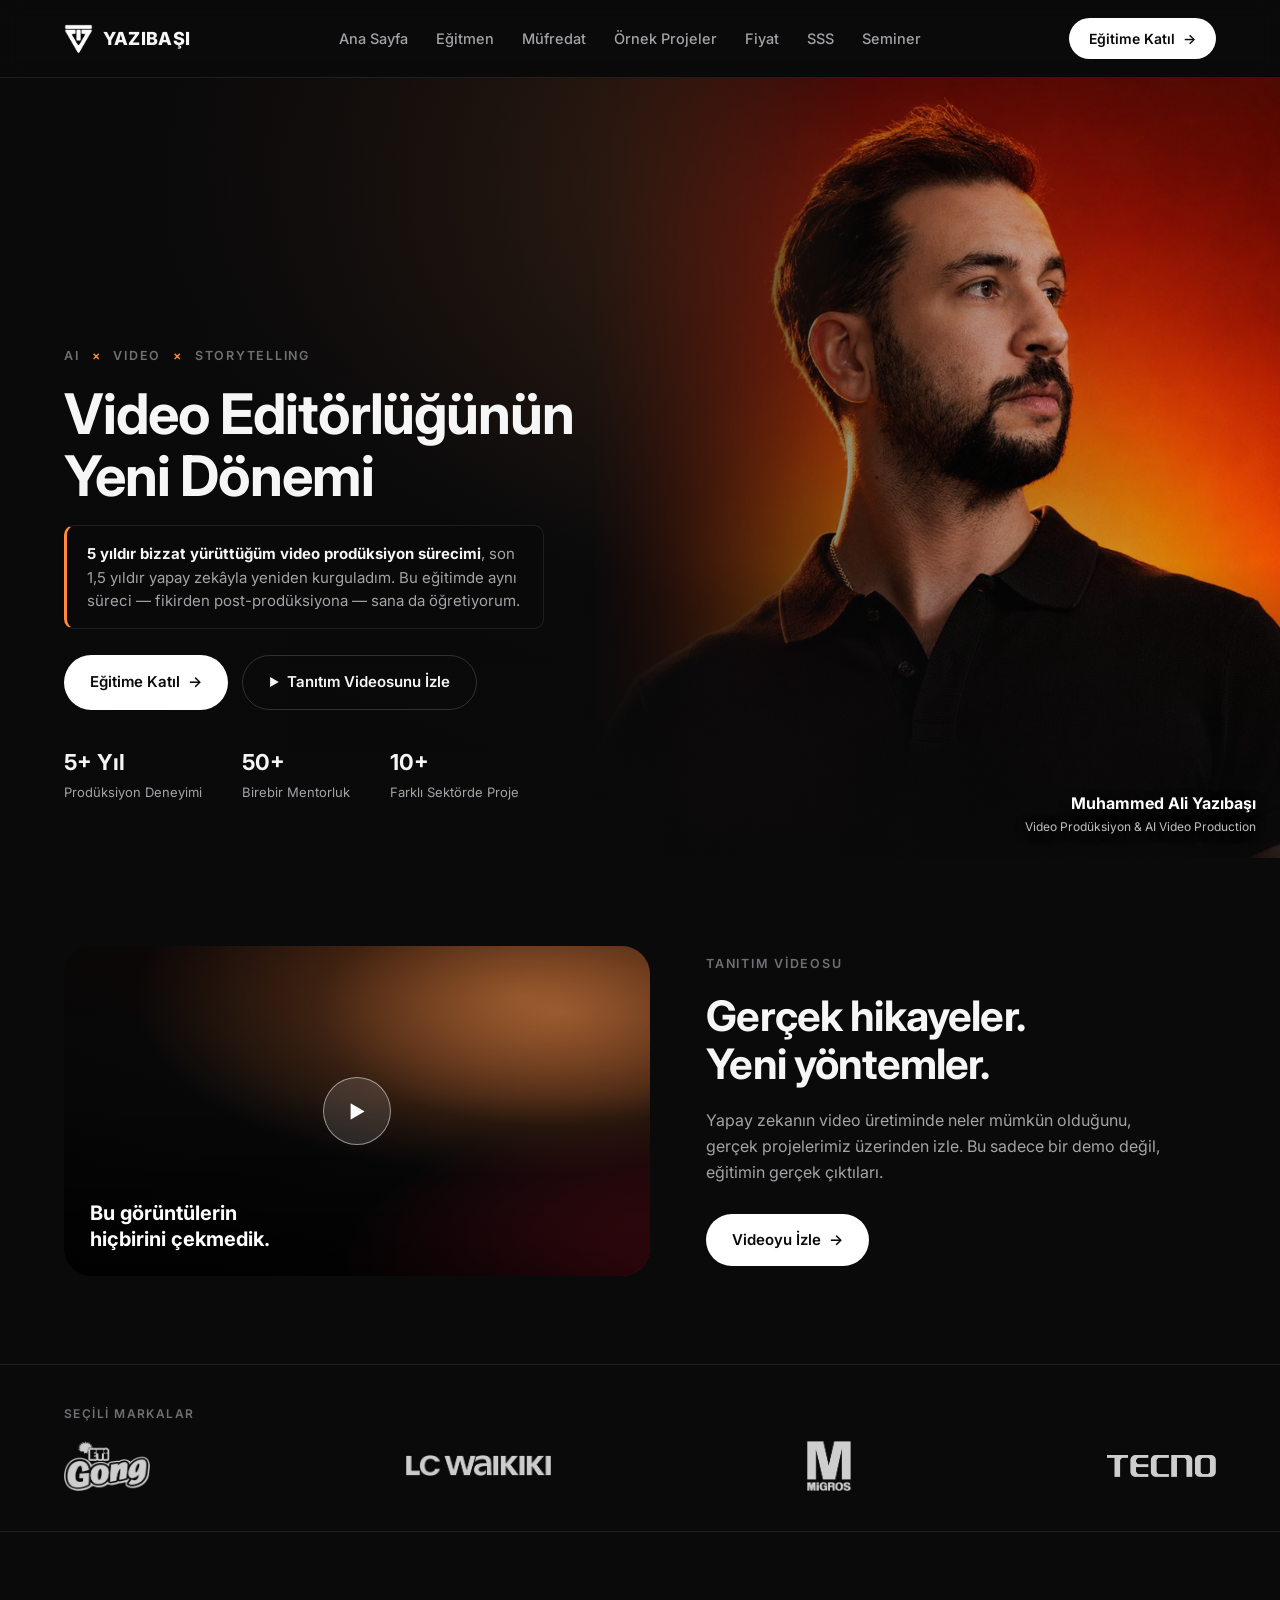
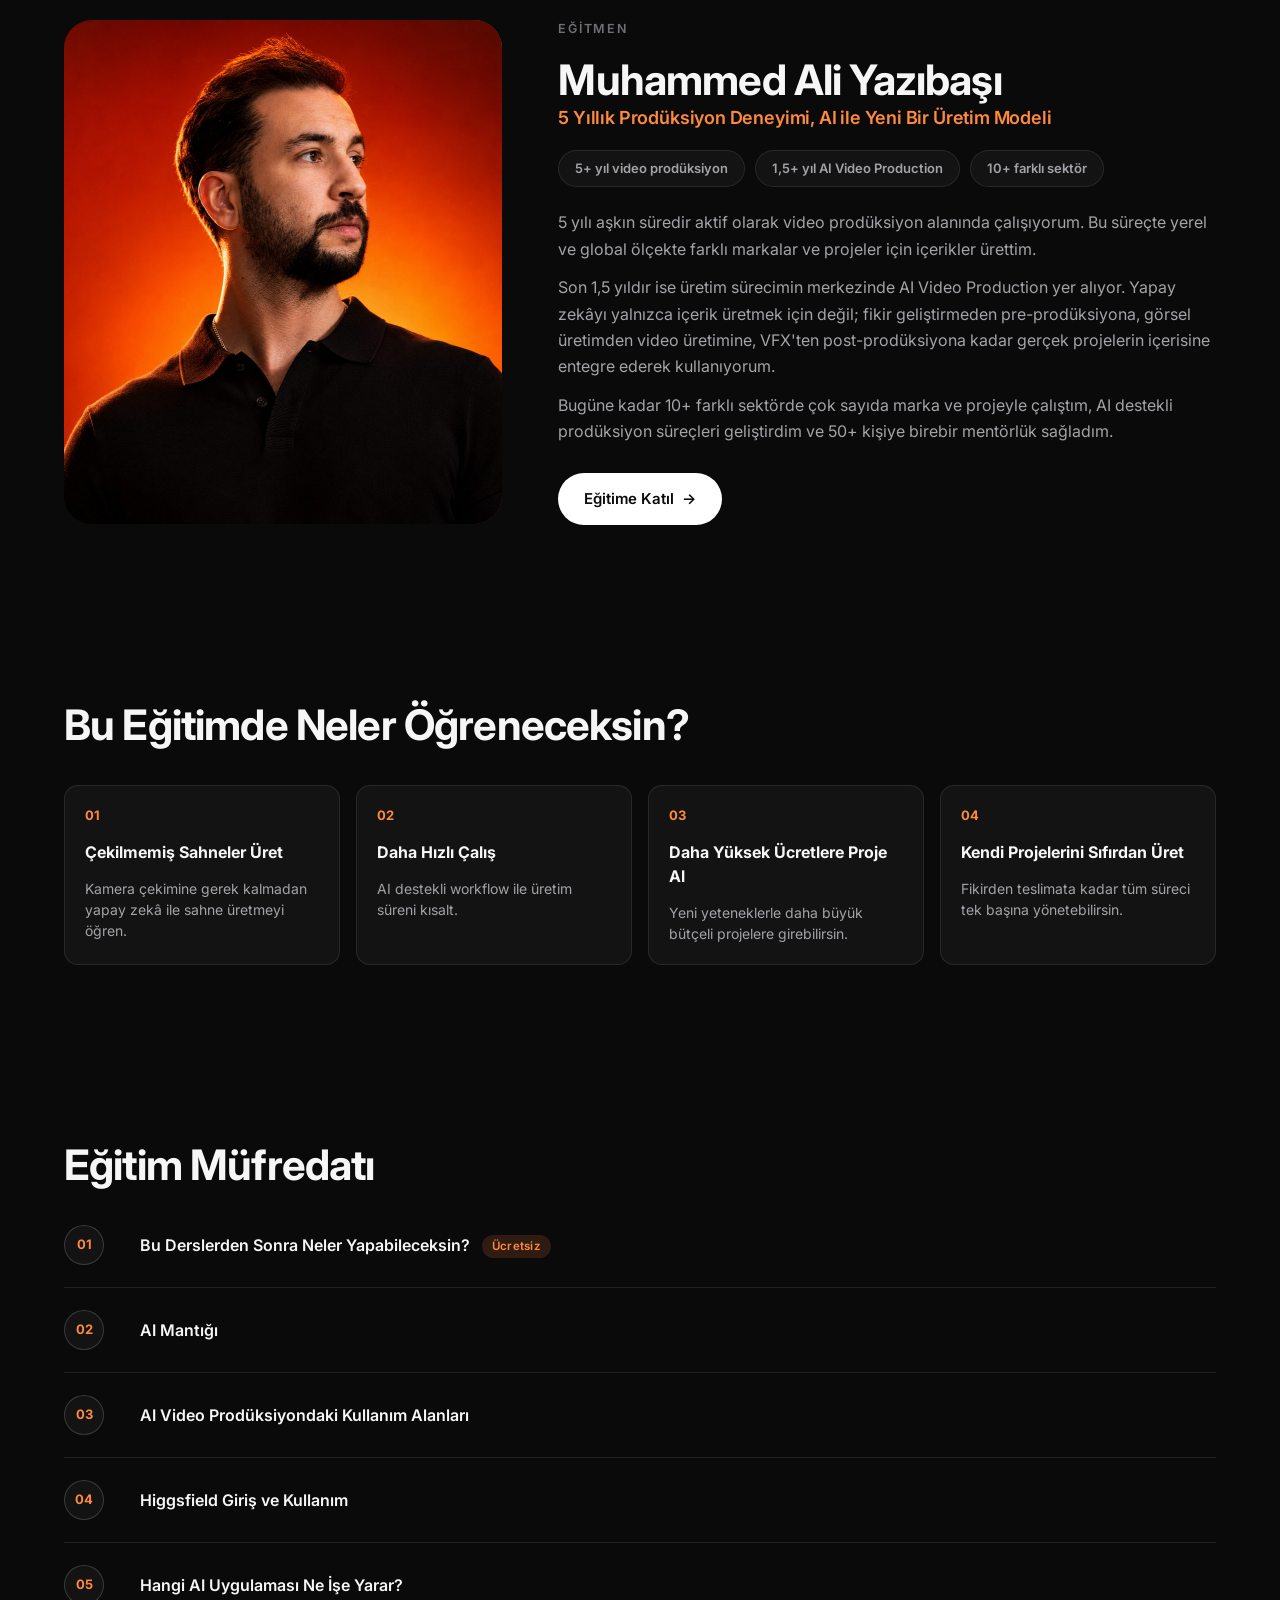
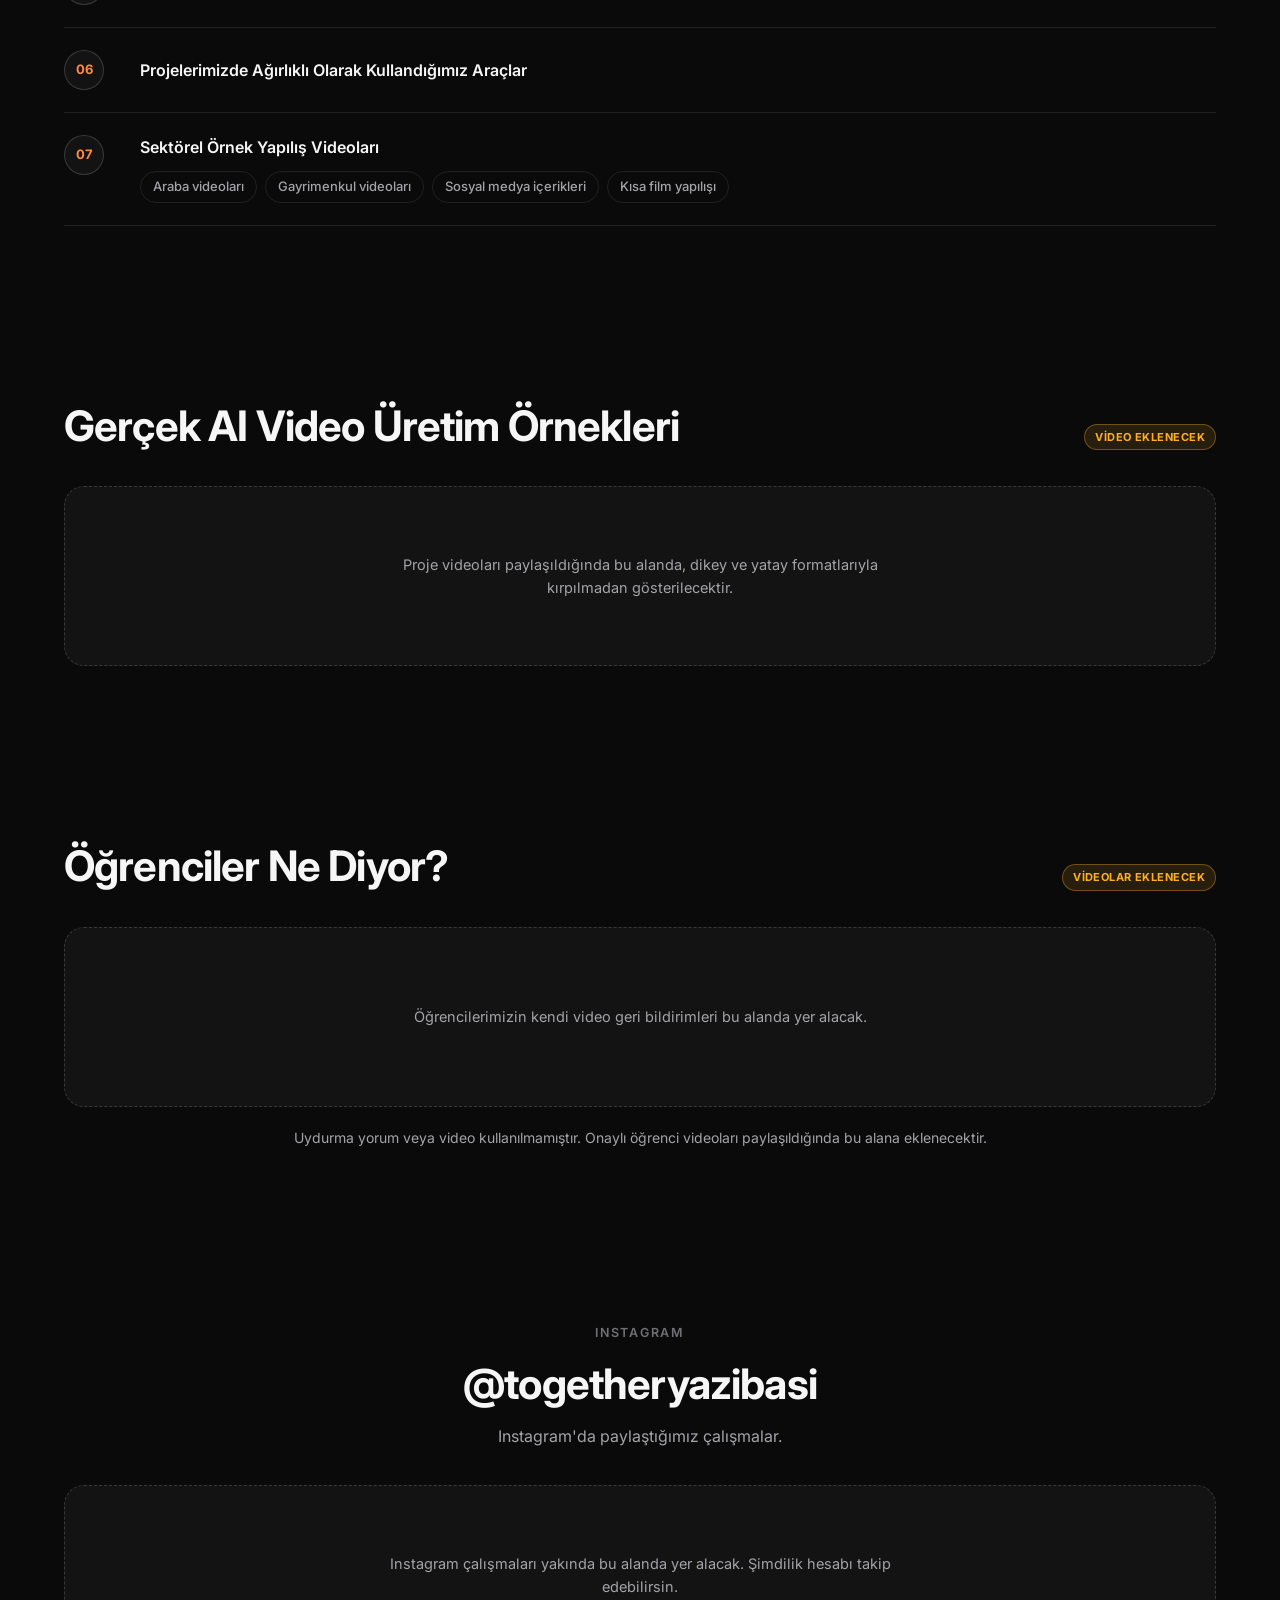
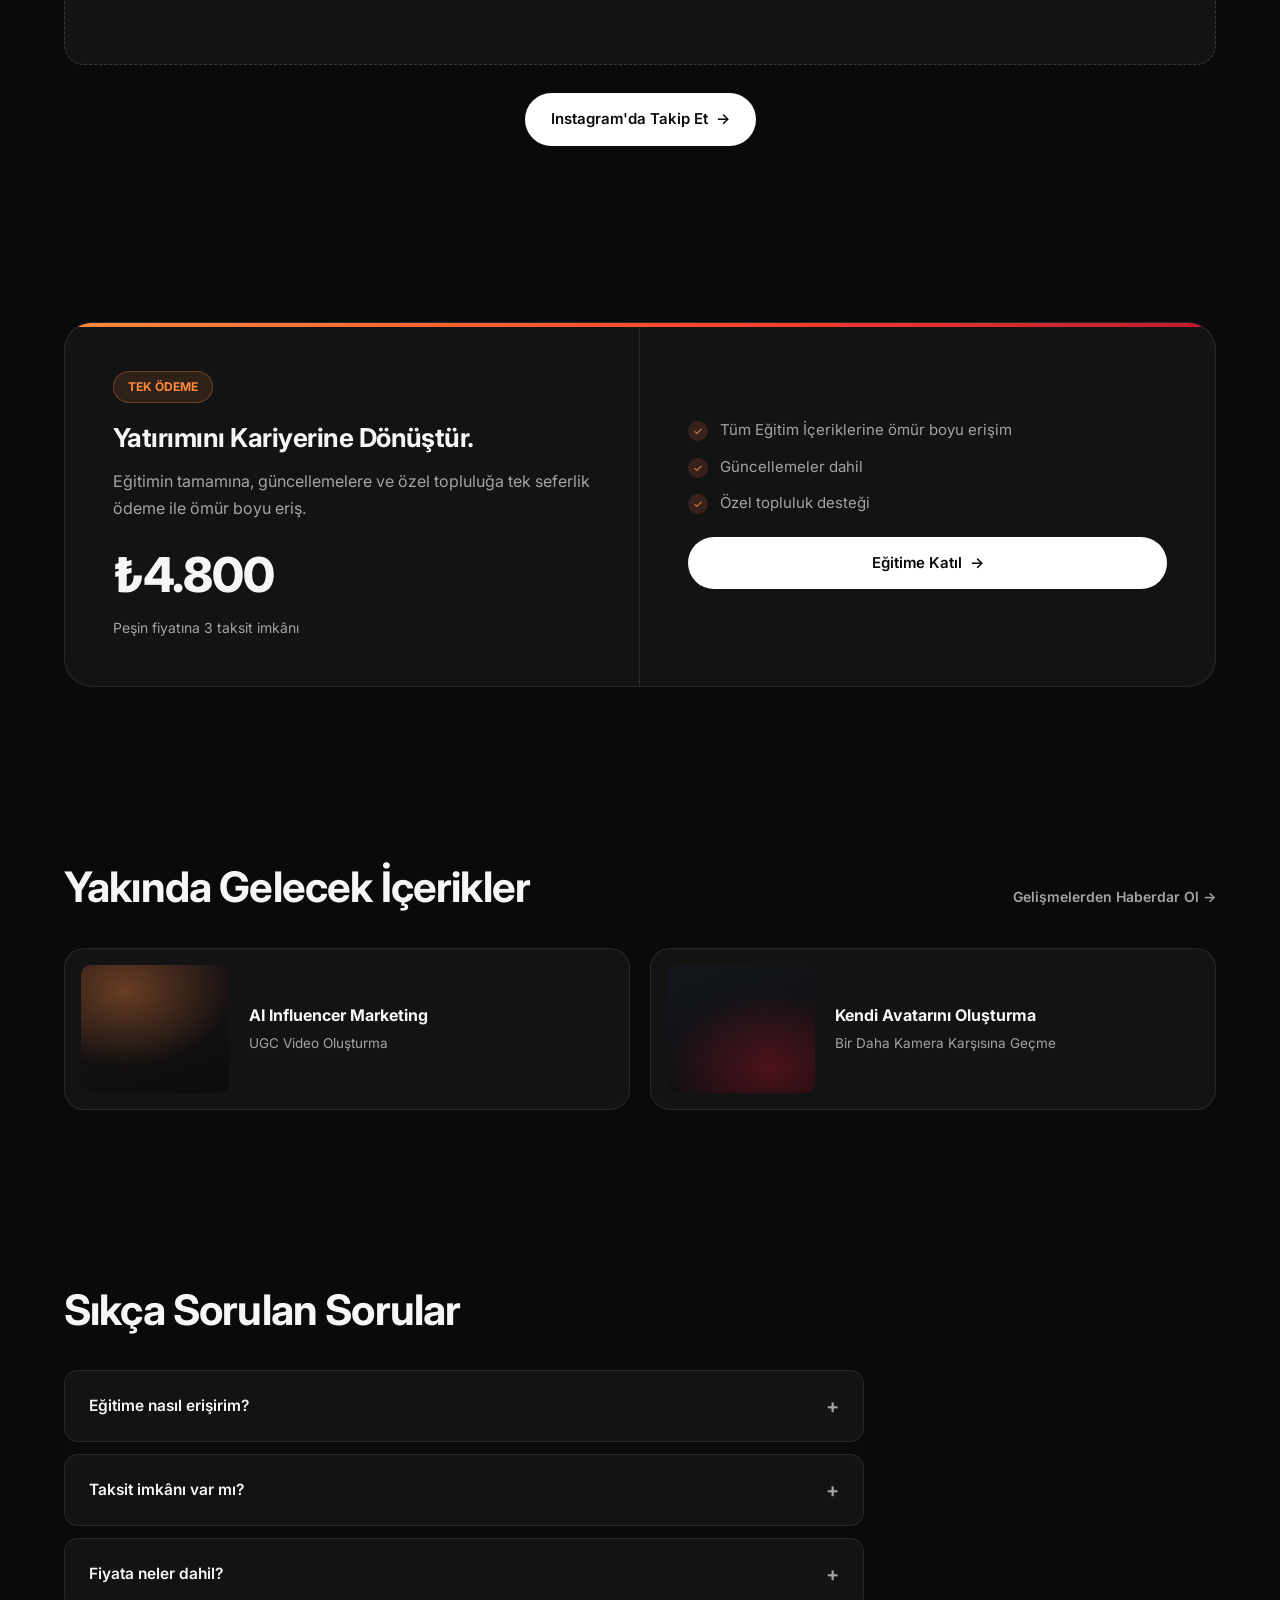
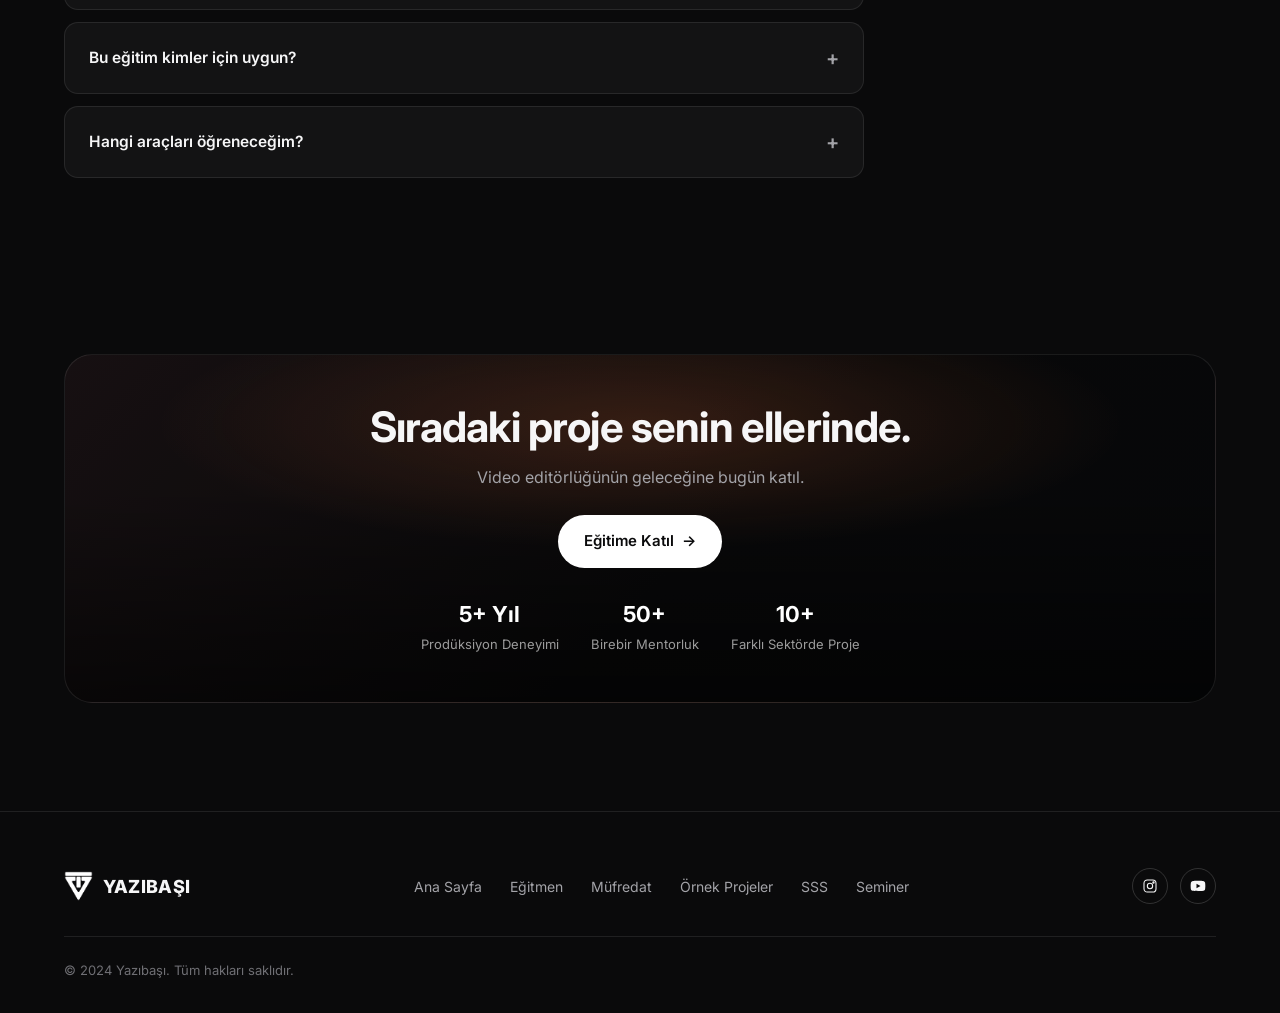
==== commit aa18b38c: "Video hero, yeni logo, masonry proje galerisi, öğrenci video ve Instagram alanları - Ana sayfa hero'" ====
--- a/index.html
+++ b/index.html
@@ -8,12 +8,15 @@
 <link rel="preconnect" href="https://fonts.gstatic.com" crossorigin>
 <link href="https://fonts.googleapis.com/css2?family=Inter:wght@400;500;600;700;800&display=swap" rel="stylesheet">
 <link rel="stylesheet" href="css/style.css">
+<link rel="icon" type="image/png" sizes="32x32" href="assets/img/logo/favicon-32.png">
+<link rel="apple-touch-icon" href="assets/img/logo/apple-touch-icon.png">
+<meta name="theme-color" content="#0a0a0b">
 </head>
 <body>
 
 <header class="site-header">
   <div class="container header-inner">
-    <a href="#hero" class="logo"><span class="logo-mark" aria-hidden="true"></span>YAZIBAŞI</a>
+    <a href="#hero" class="logo"><img class="logo-img" src="assets/img/logo/logo-isaret-beyaz.png" alt="" width="29" height="30"><span>YAZIBAŞI</span></a>
     <nav class="main-nav">
       <a href="#hero">Ana Sayfa</a>
       <a href="#egitmen">Eğitmen</a>
@@ -29,10 +32,14 @@
 
 <main>
 
-  <!-- HERO -->
-  <section class="hero" id="hero">
-    <div class="container hero-grid">
-      <div class="hero-content">
+  <!-- HERO (video) — assets/video/hero.mp4 (+ opsiyonel hero-mobil.mp4) yüklenince otomatik başlar; yoksa poster görünür -->
+  <section class="stage stage-hero" id="hero" data-stage="hero">
+    <div class="stage-media" aria-hidden="true">
+      <img class="stage-poster" src="assets/img/egitmen-1000.jpg" alt="" fetchpriority="high">
+    </div>
+    <span class="stage-shade" aria-hidden="true"></span>
+    <div class="container stage-inner">
+      <div class="stage-body">
         <p class="eyebrow">AI <span class="dot">×</span> VIDEO <span class="dot">×</span> STORYTELLING</p>
         <h1>Video Editörlüğünün<br>Yeni Dönemi</h1>
         <p class="hero-promise"><strong>5 yıldır bizzat yürüttüğüm video prodüksiyon sürecimi</strong>, son 1,5 yıldır yapay zekâyla yeniden kurguladım. Bu eğitimde aynı süreci — fikirden post-prodüksiyona — sana da öğretiyorum.</p>
@@ -46,12 +53,30 @@
           <div class="stat"><strong>10+</strong><span>Farklı Sektörde Proje</span></div>
         </div>
       </div>
-      <div class="portrait">
-        <img class="portrait-photo" src="assets/img/egitmen-1000.jpg" alt="Muhammed Ali Yazıbaşı">
-        <div class="portrait-caption">
-          <strong>Muhammed Ali Yazıbaşı</strong>
-          <span>Video Prodüksiyon &amp; AI Video Production</span>
-        </div>
+    </div>
+    <div class="stage-caption">
+      <strong>Muhammed Ali Yazıbaşı</strong>
+      <span>Video Prodüksiyon &amp; AI Video Production</span>
+    </div>
+    <button class="stage-toggle" type="button" aria-label="Videoyu duraklat" hidden>❚❚</button>
+  </section>
+
+  <!-- TANITIM VIDEO -->
+  <section class="promo" id="tanitim">
+    <div class="container promo-grid">
+      <div class="promo-media">
+        <div class="portrait portrait-promo">
+          <img class="portrait-photo promo-cover" data-video-cover alt="Tanıtım videosu kapak görseli">
+          <span class="promo-shade" aria-hidden="true"></span>
+          <button class="thumb-play thumb-play-lg" aria-label="Tanıtım videosunu oynat" data-video-open>▶</button>
+          <p class="promo-media-caption">Bu görüntülerin<br>hiçbirini çekmedik.</p>
+        </div>
+      </div>
+      <div class="promo-content">
+        <p class="eyebrow">TANITIM VİDEOSU</p>
+        <h2>Gerçek hikayeler.<br>Yeni yöntemler.</h2>
+        <p class="section-desc">Yapay zekanın video üretiminde neler mümkün olduğunu, gerçek projelerimiz üzerinden izle. Bu sadece bir demo değil, eğitimin gerçek çıktıları.</p>
+        <a href="#tanitim" class="btn btn-primary" data-video-open>Videoyu İzle <span class="arrow">→</span></a>
       </div>
     </div>
   </section>
@@ -94,26 +119,6 @@
     </div>
   </section>
 
-  <!-- TANITIM VIDEO -->
-  <section class="promo" id="tanitim">
-    <div class="container promo-grid">
-      <div class="promo-media">
-        <div class="portrait portrait-promo">
-          <img class="portrait-photo promo-cover" data-video-cover alt="Tanıtım videosu kapak görseli">
-          <span class="promo-shade" aria-hidden="true"></span>
-          <button class="thumb-play thumb-play-lg" aria-label="Tanıtım videosunu oynat" data-video-open>▶</button>
-          <p class="promo-media-caption">Bu görüntülerin<br>hiçbirini çekmedik.</p>
-        </div>
-      </div>
-      <div class="promo-content">
-        <p class="eyebrow">TANITIM VİDEOSU</p>
-        <h2>Gerçek hikayeler.<br>Yeni yöntemler.</h2>
-        <p class="section-desc">Yapay zekanın video üretiminde neler mümkün olduğunu, gerçek projelerimiz üzerinden izle. Bu sadece bir demo değil, eğitimin gerçek çıktıları.</p>
-        <a href="#tanitim" class="btn btn-primary" data-video-open>Videoyu İzle <span class="arrow">→</span></a>
-      </div>
-    </div>
-  </section>
-
   <!-- NELER ÖĞRENECEKSİN -->
   <section>
     <div class="container">
@@ -123,23 +128,6 @@
         <div class="feature-card"><span class="num">02</span><h4>Daha Hızlı Çalış</h4><p>AI destekli workflow ile üretim süreni kısalt.</p></div>
         <div class="feature-card"><span class="num">03</span><h4>Daha Yüksek Ücretlere Proje Al</h4><p>Yeni yeteneklerle daha büyük bütçeli projelere girebilirsin.</p></div>
         <div class="feature-card"><span class="num">04</span><h4>Kendi Projelerini Sıfırdan Üret</h4><p>Fikirden teslimata kadar tüm süreci tek başına yönetebilirsin.</p></div>
-      </div>
-    </div>
-  </section>
-
-  <!-- ARAÇLAR -->
-  <section>
-    <div class="container">
-      <div class="section-head"><h2>Kullanacağımız AI Video Üretim Araçları</h2></div>
-      <div class="tools-grid">
-        <div class="tool-item"><span class="tool-icon tool-pr">Pr</span><span>Premiere Pro</span></div>
-        <div class="tool-item"><span class="tool-icon tool-ae">Ae</span><span>After Effects</span></div>
-        <div class="tool-item"><span class="tool-icon tool-runway">R</span><span>Runway</span></div>
-        <div class="tool-item"><span class="tool-icon tool-kling">K</span><span>Kling</span></div>
-        <div class="tool-item"><span class="tool-icon tool-higgsfield">H</span><span>Higgsfield</span></div>
-        <div class="tool-item"><span class="tool-icon tool-midjourney">✦</span><span>Midjourney</span></div>
-        <div class="tool-item"><span class="tool-icon tool-elevenlabs">E</span><span>ElevenLabs</span></div>
-        <div class="tool-item"><span class="tool-icon tool-luma">L</span><span>Luma AI</span></div>
       </div>
     </div>
   </section>
@@ -173,17 +161,40 @@
     </div>
   </section>
 
-  <!-- ÖRNEK PROJELER -->
+  <!-- ÖRNEK PROJELER — içerik js/content.js > projects (dikey/yatay oranlar korunur) -->
   <section id="ornek-projeler">
     <div class="container">
-      <div class="section-head"><h2>Gerçek AI Video Üretim Örnekleri</h2><span class="draft-badge">Görsel/video eklenecek</span></div>
-      <div class="projects-grid">
-        <div class="project-card pc-1"><span class="project-label">Belgesel</span></div>
-        <div class="project-card pc-2"><span class="project-label">Tanıtım Filmi</span></div>
-        <div class="project-card pc-3"><span class="project-label">Reklam Filmi</span></div>
-        <div class="project-card pc-4"><span class="project-label">3D Animasyon</span></div>
-        <div class="project-card pc-5"><span class="project-label">Sosyal Medya İçeriği</span></div>
-      </div>
+      <div class="section-head"><h2>Gerçek AI Video Üretim Örnekleri</h2><span class="draft-badge" data-empty-badge>Video eklenecek</span></div>
+      <div class="media-filters" data-project-filters role="group" aria-label="Proje filtresi" hidden></div>
+      <div class="masonry" data-projects>
+        <div class="empty-state"><p>Proje videoları paylaşıldığında bu alanda, dikey ve yatay formatlarıyla kırpılmadan gösterilecektir.</p></div>
+      </div>
+    </div>
+  </section>
+
+  <!-- ÖĞRENCİLER NE DİYOR? — içerik js/content.js > students (yalnızca izinli gerçek videolar) -->
+  <section id="referanslar">
+    <div class="container">
+      <div class="section-head"><h2>Öğrenciler Ne Diyor?</h2><span class="draft-badge" data-empty-badge>Videolar eklenecek</span></div>
+      <div class="students" data-students>
+        <div class="empty-state"><p>Öğrencilerimizin kendi video geri bildirimleri bu alanda yer alacak.</p></div>
+      </div>
+      <p class="testi-note" data-empty-note>Uydurma yorum veya video kullanılmamıştır. Onaylı öğrenci videoları paylaşıldığında bu alana eklenecektir.</p>
+    </div>
+  </section>
+
+  <!-- INSTAGRAM — içerik js/content.js > instagram (yalnızca gerçek gönderi bağlantıları) -->
+  <section id="instagram" class="ig-section">
+    <div class="container ig-head">
+      <p class="eyebrow">INSTAGRAM</p>
+      <h2>@togetheryazibasi</h2>
+      <p class="section-desc">Instagram'da paylaştığımız çalışmalar.</p>
+    </div>
+    <div class="ig-stage" data-instagram>
+      <div class="container"><div class="empty-state"><p>Instagram çalışmaları yakında bu alanda yer alacak. Şimdilik hesabı takip edebilirsin.</p></div></div>
+    </div>
+    <div class="container ig-cta">
+      <a href="https://www.instagram.com/togetheryazibasi/" class="btn btn-primary" target="_blank" rel="noopener noreferrer">Instagram'da Takip Et <span class="arrow">→</span></a>
     </div>
   </section>
 
@@ -238,19 +249,6 @@
     </div>
   </section>
 
-  <!-- REFERANSLAR (taslak) -->
-  <section id="referanslar">
-    <div class="container">
-      <div class="section-head"><h2>Öğrenciler Ne Diyor?</h2><span class="draft-badge">Taslak — gerçek yorum bekleniyor</span></div>
-      <div class="testi-grid">
-        <div class="testi-card"><p>"[Gerçek öğrenci yorumu buraya eklenecek]"</p><span class="draft-badge">Taslak</span></div>
-        <div class="testi-card"><p>"[Gerçek öğrenci yorumu buraya eklenecek]"</p><span class="draft-badge">Taslak</span></div>
-        <div class="testi-card"><p>"[Gerçek öğrenci yorumu buraya eklenecek]"</p><span class="draft-badge">Taslak</span></div>
-      </div>
-      <p class="testi-note">Uydurma yorum kullanılmamıştır. Onaylı öğrenci geri bildirimleri paylaşıldığında bu alana eklenecektir.</p>
-    </div>
-  </section>
-
   <!-- SSS -->
   <section id="sss">
     <div class="container">
@@ -303,7 +301,7 @@
 <footer class="site-footer">
   <div class="container">
     <div class="footer-top">
-      <a href="#hero" class="logo"><span class="logo-mark" aria-hidden="true"></span>YAZIBAŞI</a>
+      <a href="#hero" class="logo"><img class="logo-img" src="assets/img/logo/logo-isaret-beyaz.png" alt="" width="29" height="30"><span>YAZIBAŞI</span></a>
       <nav class="footer-nav">
         <a href="#hero">Ana Sayfa</a>
         <a href="#egitmen">Eğitmen</a>
@@ -313,9 +311,8 @@
         <a href="seminer.html">Seminer</a>
       </nav>
       <div class="footer-social">
-        <a href="#" aria-label="YouTube"><svg viewBox="0 0 24 24" fill="currentColor"><path d="M23 12s0-3.5-.45-5.15a2.9 2.9 0 0 0-2-2.05C18.9 4.3 12 4.3 12 4.3s-6.9 0-8.55.5a2.9 2.9 0 0 0-2 2.05C1 8.5 1 12 1 12s0 3.5.45 5.15a2.9 2.9 0 0 0 2 2.05c1.65.5 8.55.5 8.55.5s6.9 0 8.55-.5a2.9 2.9 0 0 0 2-2.05C23 15.5 23 12 23 12ZM9.75 15.5v-7l6 3.5-6 3.5Z"/></svg></a>
-        <a href="#" aria-label="Instagram"><svg viewBox="0 0 24 24" fill="none" stroke="currentColor" stroke-width="1.6"><rect x="3" y="3" width="18" height="18" rx="5"/><circle cx="12" cy="12" r="4"/><circle cx="17.2" cy="6.8" r="1"/></svg></a>
-        <a href="#" aria-label="X"><svg viewBox="0 0 24 24" fill="currentColor"><path d="M4 4l16 16M20 4L4 20" stroke="currentColor" stroke-width="1.8" fill="none"/></svg></a>
+        <a href="https://www.instagram.com/togetheryazibasi/" aria-label="Instagram" target="_blank" rel="noopener noreferrer"><svg viewBox="0 0 24 24" fill="none" stroke="currentColor" stroke-width="1.6"><rect x="3" y="3" width="18" height="18" rx="5"/><circle cx="12" cy="12" r="4"/><circle cx="17.2" cy="6.8" r="1"/></svg></a>
+        <a href="https://www.youtube.com/@TogetherYazibasi" aria-label="YouTube" target="_blank" rel="noopener noreferrer"><svg viewBox="0 0 24 24" fill="currentColor"><path d="M23 12s0-3.5-.45-5.15a2.9 2.9 0 0 0-2-2.05C18.9 4.3 12 4.3 12 4.3s-6.9 0-8.55.5a2.9 2.9 0 0 0-2 2.05C1 8.5 1 12 1 12s0 3.5.45 5.15a2.9 2.9 0 0 0 2 2.05c1.65.5 8.55.5 8.55.5s6.9 0 8.55-.5a2.9 2.9 0 0 0 2-2.05C23 15.5 23 12 23 12ZM9.75 15.5v-7l6 3.5-6 3.5Z"/></svg></a>
       </div>
     </div>
     <div class="footer-bottom"><p>© 2024 Yazıbaşı. Tüm hakları saklıdır.</p></div>
@@ -330,6 +327,8 @@
   </div>
 </div>
 
+<script src="js/content.js"></script>
 <script src="js/script.js"></script>
+<script src="js/media.js"></script>
 </body>
 </html>
--- a/css/style.css
+++ b/css/style.css
@@ -67,7 +67,7 @@
 .site-header { position: sticky; top: 0; z-index: 100; background: rgba(10,10,11,0.8); backdrop-filter: blur(10px); border-bottom: 1px solid var(--border); }
 .header-inner { display: flex; align-items: center; justify-content: space-between; padding-block: 18px; gap: 24px; }
 .logo { display: flex; align-items: center; gap: 10px; font-weight: 800; font-size: 18px; letter-spacing: 0.02em; }
-.logo-mark { width: 20px; height: 20px; border-radius: 5px; background: linear-gradient(135deg, var(--accent-1), var(--accent-3)); flex-shrink: 0; }
+.logo-img { height: 30px; width: auto; flex-shrink: 0; }
 .main-nav { display: flex; gap: 28px; font-size: 14.5px; font-weight: 500; color: var(--text-dim); }
 .main-nav a:hover { color: var(--text); }
 
@@ -77,7 +77,7 @@
 .section-desc { color: var(--text-dim); font-size: 16px; line-height: 1.65; max-width: 480px; }
 
 /* ============ ANCHOR OFFSET (sabit header altında kalmasın diye) ============ */
-#hero, #tanitim, #egitmen, #mufredat, #ornek-projeler, #fiyat, #sss, #egitim-icerigi { scroll-margin-top: 84px; }
+#hero, #tanitim, #egitmen, #mufredat, #ornek-projeler, #referanslar, #instagram, #fiyat, #sss, #egitim-icerigi { scroll-margin-top: 84px; }
 
 /* ============ HERO (eğitim sayfası) ============ */
 .hero { padding-block: 64px 48px; }
@@ -153,13 +153,6 @@
 .feature-card h4 { font-size: 16px; font-weight: 700; }
 .feature-card p { font-size: 14px; color: var(--text-dim); line-height: 1.5; }
 
-/* ============ ARAÇLAR ============ */
-.tools-grid { display: grid; grid-template-columns: repeat(8, 1fr); gap: 16px; }
-.tool-item { display: flex; flex-direction: column; align-items: center; gap: 10px; text-align: center; }
-.tool-item span:last-child { font-size: 12.5px; color: var(--text-dim); font-weight: 500; }
-.tool-icon { width: 36px; height: 36px; border-radius: 10px; display: flex; align-items: center; justify-content: center; font-size: 13px; font-weight: 700; color: #fff; }
-.tool-pr { background: #26115c; } .tool-ae { background: #4a1a7a; } .tool-runway { background: #0e0e0e; border: 1px solid var(--border-strong); } .tool-kling { background: #0b4a6f; } .tool-higgsfield { background: #1a1a1c; border: 1px solid var(--border-strong); } .tool-midjourney { background: #101014; border: 1px solid var(--border-strong); } .tool-elevenlabs { background: #1a1a1c; border: 1px solid var(--border-strong); } .tool-luma { background: linear-gradient(135deg, var(--accent-1), var(--accent-3)); }
-
 /* ============ MÜFREDAT (roadmap) ============ */
 .roadmap { display: flex; flex-direction: column; gap: 0; }
 .roadmap li { display: grid; grid-template-columns: 56px 1fr; gap: 20px; padding-block: 22px; border-bottom: 1px solid var(--border); align-items: center; }
@@ -171,17 +164,6 @@
 .roadmap .badge-free { display: inline-block; vertical-align: 1px; margin-left: 8px; padding: 3px 10px; border-radius: 999px; background: rgba(255,122,61,0.15); color: var(--accent-1); font-size: 11.5px; font-weight: 600; letter-spacing: 0.02em; white-space: nowrap; }
 .roadmap .sub-items { display: flex; flex-wrap: wrap; gap: 8px; margin-top: 12px; }
 .roadmap .sub-items li { display: block; padding: 5px 12px; border: 1px solid var(--border); border-radius: 999px; font-size: 13px; color: var(--text-dim); font-weight: 500; }
-
-/* ============ ÖRNEK PROJELER ============ */
-.projects-grid { display: grid; grid-template-columns: repeat(5, 1fr); gap: 16px; }
-.project-card { position: relative; aspect-ratio: 3/4; border-radius: var(--radius-md); overflow: hidden; border: 1px solid var(--border); }
-.project-card::after { content: ""; position: absolute; inset: 0; background: linear-gradient(0deg, rgba(0,0,0,0.75) 0%, transparent 55%); }
-.pc-1 { background: radial-gradient(120% 90% at 20% 100%, rgba(255,122,61,0.28), transparent 60%), linear-gradient(160deg, #17181a, #0b0b0c); }
-.pc-2 { background: radial-gradient(120% 90% at 80% 0%, rgba(196,23,47,0.28), transparent 60%), linear-gradient(160deg, #191517, #0b0b0c); }
-.pc-3 { background: radial-gradient(120% 90% at 30% 20%, rgba(255,138,61,0.3), transparent 60%), linear-gradient(160deg, #1a1414, #0b0b0c); }
-.pc-4 { background: radial-gradient(120% 90% at 70% 90%, rgba(255,77,46,0.25), transparent 60%), linear-gradient(160deg, #14171a, #0b0b0c); }
-.pc-5 { background: radial-gradient(120% 90% at 50% 10%, rgba(196,23,47,0.3), transparent 60%), linear-gradient(160deg, #1a1517, #0b0b0c); }
-.project-label { position: absolute; left: 14px; bottom: 14px; z-index: 2; color: #fff; font-size: 13.5px; font-weight: 600; }
 
 /* ============ FİYAT ============ */
 .price-section { background: var(--card-soft); border: 1px solid var(--border); border-radius: var(--radius-xl); overflow: hidden; position: relative; }
@@ -197,10 +179,7 @@
 .checklist li { display: flex; align-items: flex-start; gap: 12px; font-size: 15px; color: var(--text-dim); }
 .check { width: 20px; height: 20px; border-radius: 50%; background: rgba(255,122,61,0.15); color: var(--accent-1); font-size: 11px; display: flex; align-items: center; justify-content: center; flex-shrink: 0; margin-top: 2px; }
 
-/* ============ REFERANSLAR (taslak) ============ */
-.testi-grid { display: grid; grid-template-columns: repeat(3, 1fr); gap: 16px; }
-.testi-card { background: var(--card-soft); border: 1px dashed var(--border-strong); border-radius: var(--radius-md); padding: 24px; display: flex; flex-direction: column; gap: 14px; min-height: 160px; justify-content: space-between; }
-.testi-card p { font-size: 14px; color: var(--text-dimmer); font-style: italic; line-height: 1.5; }
+/* ============ REFERANSLAR ============ */
 .testi-note { text-align: center; color: var(--text-dim); font-size: 14px; margin-top: 24px; }
 
 /* ============ SSS (FAQ Accordion) ============ */
@@ -303,6 +282,94 @@
 .site-footer.footer-center { padding-block: 40px; text-align: center; }
 .site-footer.footer-center p { font-size: 13px; color: var(--text-dimmer); }
 
+/* ============ VİDEO HERO / SAHNE (ana sayfa + seminer) ============ */
+.stage { position: relative; overflow: hidden; isolation: isolate; display: flex; align-items: flex-end; background: var(--bg); padding: 0; }
+.stage-media { position: absolute; inset: 0; z-index: -2; background: radial-gradient(120% 100% at 78% 15%, rgba(255,138,61,0.55), transparent 55%), radial-gradient(90% 80% at 100% 100%, rgba(196,23,47,0.65), transparent 60%), linear-gradient(200deg, #1a0a06 0%, #0a0a0b 55%, #050506 100%); }
+.stage-poster, .stage-video { position: absolute; inset: 0; width: 100%; height: 100%; object-fit: cover; }
+.stage-poster { object-position: 72% 22%; }
+.stage-video { opacity: 0; transition: opacity .7s ease; }
+.stage-video.is-ready { opacity: 1; }
+.stage-shade { position: absolute; inset: 0; z-index: -1; background: linear-gradient(90deg, rgba(10,10,11,0.93) 0%, rgba(10,10,11,0.62) 46%, rgba(10,10,11,0.05) 100%), linear-gradient(0deg, rgba(10,10,11,0.8) 0%, transparent 38%); }
+.stage-inner { width: 100%; }
+.stage-body { max-width: 640px; }
+.stage-body h1 { font-size: clamp(34px, 4.6vw, 56px); line-height: 1.1; margin-bottom: 18px; }
+.stage-toggle { position: absolute; top: 18px; right: 20px; width: 40px; height: 40px; border-radius: 50%; border: 1px solid var(--border-strong); background: rgba(10,10,11,0.55); backdrop-filter: blur(6px); font-size: 12px; color: #fff; z-index: 3; }
+.stage-toggle:hover { background: rgba(255,255,255,0.12); }
+.stage-caption { position: absolute; right: 24px; bottom: 22px; text-align: right; z-index: 2; }
+.stage-caption strong { display: block; font-size: 16px; font-weight: 700; color: #fff; text-shadow: 0 2px 12px rgba(0,0,0,0.5); }
+.stage-caption span { display: block; font-size: 12px; color: rgba(255,255,255,0.75); margin-top: 3px; text-shadow: 0 2px 12px rgba(0,0,0,0.5); }
+.stage.is-playing .stage-caption { display: none; }
+
+.stage-hero .stage-poster, .stage-card .stage-poster { left: auto; right: 0; width: 54%; object-position: 55% 16%; -webkit-mask-image: linear-gradient(90deg, transparent 0%, #000 40%); mask-image: linear-gradient(90deg, transparent 0%, #000 40%); }
+.stage-hero { min-height: clamp(560px, calc(100svh - 72px), 780px); }
+.stage-hero .stage-inner { padding-block: 72px 56px; }
+.stage-hero .hero-promise { background: rgba(10,10,11,0.55); backdrop-filter: blur(6px); }
+
+.stage-card { border-radius: var(--radius-xl); border: 1px solid var(--border); min-height: 440px; }
+.stage-card .stage-inner { padding: 40px; }
+.stage-card .stage-body { max-width: 720px; }
+.stage-card .stage-body h1 { font-size: clamp(30px, 4vw, 46px); }
+.stage-card .section-desc { margin-bottom: 26px; }
+.seminar-hero { padding-block: 32px 48px; }
+.seminar-grid { margin-top: 40px; align-items: start; }
+
+/* ============ ORTAK: boş durum, video kartları ============ */
+.empty-state { display: flex; align-items: center; justify-content: center; text-align: center; min-height: 180px; padding: 32px 24px; border: 1px dashed var(--border-strong); border-radius: var(--radius-lg); background: var(--card-soft); color: var(--text-dim); font-size: 14.5px; line-height: 1.6; }
+.empty-state p { max-width: 520px; }
+.card-play { position: absolute; z-index: 2; top: 50%; left: 50%; transform: translate(-50%, -50%); width: 54px; height: 54px; border-radius: 50%; display: flex; align-items: center; justify-content: center; font-size: 15px; color: #fff; background: rgba(255,255,255,0.14); border: 1px solid rgba(255,255,255,0.5); backdrop-filter: blur(6px); transition: transform .2s ease, background .2s ease; padding-left: 3px; }
+.card-meta { position: absolute; z-index: 2; left: 0; right: 0; bottom: 0; padding: 16px 14px 12px; text-align: left; display: flex; flex-direction: column; gap: 2px; background: linear-gradient(0deg, rgba(0,0,0,0.78) 0%, transparent 100%); }
+.card-meta i { font-style: normal; font-size: 11.5px; letter-spacing: 0.06em; text-transform: uppercase; color: rgba(255,255,255,0.7); }
+.card-meta b { font-size: 13.5px; font-weight: 600; color: #fff; }
+
+/* ============ ÖRNEK PROJELER — asimetrik masonry ============ */
+.masonry.has-items { column-count: 3; column-gap: 16px; }
+.m-item { break-inside: avoid; margin-bottom: 16px; }
+.m-card { position: relative; display: block; width: 100%; aspect-ratio: var(--ar, 16 / 9); overflow: hidden; border-radius: var(--radius-md); border: 1px solid var(--border); background: var(--card); padding: 0; }
+.m-card img, .m-card video { position: absolute; inset: 0; width: 100%; height: 100%; object-fit: cover; transition: transform .5s ease; }
+.m-card:hover img, .m-card:hover video { transform: scale(1.04); }
+.m-card:hover .card-play, .s-card:hover .card-play { transform: translate(-50%, -50%) scale(1.08); background: rgba(255,255,255,0.24); }
+.m-item:nth-child(3n+2) { margin-top: 28px; }
+.media-filters { display: flex; gap: 8px; margin-bottom: 24px; }
+.filter-chip { font-size: 13px; font-weight: 600; color: var(--text-dim); border: 1px solid var(--border-strong); border-radius: 999px; padding: 8px 16px; transition: color .2s, border-color .2s, background .2s; }
+.filter-chip:hover { color: var(--text); }
+.filter-chip[aria-pressed="true"] { color: #0a0a0b; background: #fff; border-color: #fff; }
+
+/* ============ ÖĞRENCİLER — video galerisi ============ */
+.testi-note[data-empty-note] { margin-top: 20px; }
+.sc-track { display: flex; gap: 16px; overflow-x: auto; scroll-snap-type: x mandatory; scrollbar-width: none; padding-bottom: 4px; }
+.sc-track::-webkit-scrollbar { display: none; }
+.s-item { flex: 0 0 auto; scroll-snap-align: start; }
+.s-item.is-vertical { width: 240px; }
+.s-item.is-horizontal { width: 380px; }
+.s-card { position: relative; display: block; width: 100%; aspect-ratio: var(--ar, 9 / 16); overflow: hidden; border-radius: var(--radius-md); border: 1px solid var(--border); background: var(--card); padding: 0; }
+.s-card img, .s-card video { position: absolute; inset: 0; width: 100%; height: 100%; object-fit: cover; }
+.s-name { margin-top: 10px; font-size: 14px; font-weight: 600; color: var(--text-dim); }
+.sc-controls { display: flex; gap: 10px; margin-top: 20px; }
+.sc-btn { width: 42px; height: 42px; border-radius: 50%; border: 1px solid var(--border-strong); font-size: 16px; transition: background .2s; }
+.sc-btn:hover { background: rgba(255,255,255,0.08); }
+
+/* ============ INSTAGRAM ============ */
+.ig-section { overflow: hidden; }
+.ig-head { text-align: center; margin-bottom: 36px; }
+.ig-head .eyebrow { justify-content: center; }
+.ig-head .section-desc { margin: 14px auto 0; }
+.ig-stage .empty-state { max-width: 1152px; margin-inline: auto; }
+.ig-stage.has-items { position: relative; }
+.ig-track { position: relative; display: flex; gap: 16px; overflow-x: auto; scroll-snap-type: x mandatory; scrollbar-width: none; padding: 28px max(24px, calc(50% - 130px)); }
+.ig-track::-webkit-scrollbar { display: none; }
+.ig-card { --w: clamp(200px, 22vw, 260px); position: relative; flex: 0 0 var(--w); width: var(--w); aspect-ratio: 9 / 16; overflow: hidden; border-radius: var(--radius-md); border: 1px solid var(--border-strong); background: var(--card); scroll-snap-align: center; transition: transform .15s linear, opacity .15s linear; will-change: transform; }
+.ig-card img, .ig-card video { position: absolute; inset: 0; width: 100%; height: 100%; object-fit: cover; }
+.ig-badge { position: absolute; z-index: 2; top: 12px; left: 12px; font-size: 11px; font-weight: 700; letter-spacing: 0.04em; color: #fff; background: rgba(10,10,11,0.6); backdrop-filter: blur(6px); border: 1px solid var(--border-strong); border-radius: 999px; padding: 4px 10px; }
+.ig-stage .sc-controls { justify-content: center; margin-top: 8px; }
+.ig-cta { display: flex; justify-content: center; margin-top: 28px; }
+.ig-cta .btn svg { width: 18px; height: 18px; }
+
+/* ============ MEDYA LIGHTBOX (oran korumalı) ============ */
+.mm-dialog { width: auto; }
+.mm-frame { position: relative; --ar: 16 / 9; --rn: 1.7778; width: min(92vw, calc(84vh * var(--rn)), 1040px); aspect-ratio: var(--ar); border-radius: var(--radius-lg); overflow: hidden; background: #000; border: 1px solid var(--border); margin-inline: auto; }
+.mm-frame video, .mm-frame iframe { position: absolute; inset: 0; width: 100%; height: 100%; border: 0; object-fit: contain; background: #000; }
+.media-modal .video-modal-close { top: -48px; }
+
 /* ============ RESPONSIVE ============ */
 @media (max-width: 1024px) {
   .hero-grid { grid-template-columns: 1fr; }
@@ -313,12 +380,14 @@
   .promo-grid { grid-template-columns: 1fr; gap: 32px; }
   .portrait-promo { aspect-ratio: 16/9; }
   .features-grid { grid-template-columns: repeat(2, 1fr); }
-  .tools-grid { grid-template-columns: repeat(4, 1fr); }
-  .projects-grid { grid-template-columns: repeat(3, 1fr); }
   .price-grid { grid-template-columns: 1fr; }
   .price-left { border-right: none; border-bottom: 1px solid var(--border); }
   .upcoming-grid { grid-template-columns: 1fr; }
-  .testi-grid { grid-template-columns: 1fr; }
+
+  .masonry.has-items { column-count: 2; }
+  .stage-hero .stage-poster, .stage-card .stage-poster { width: 100%; -webkit-mask-image: none; mask-image: none; object-position: 65% 14%; }
+  .stage-card { min-height: 400px; }
+  .seminar-grid { margin-top: 32px; }
 
   /* seminer */
   .form-card { position: static; }
@@ -341,7 +410,7 @@
   .brand-logo-lcw { height: 17px; }
   .brand-logo-migros { height: 40px; }
   .brand-logo-tecno { height: 18px; }
-  .features-grid, .tools-grid, .projects-grid { grid-template-columns: repeat(2, 1fr); }
+  .features-grid { grid-template-columns: repeat(2, 1fr); }
   .price-left, .price-right { padding: 28px 22px; }
   .upcoming-grid { grid-template-columns: 1fr; }
   .upcoming-card { flex-direction: column; align-items: flex-start; }
@@ -349,6 +418,21 @@
   .cta-stats { gap: 20px; }
   .footer-top { flex-direction: column; align-items: flex-start; gap: 20px; }
 
+  .stage-hero { min-height: 640px; }
+  .stage-hero .stage-inner { padding-block: 40px 32px; }
+  .stage-hero .stage-caption { display: none; }
+  .stage-shade { background: linear-gradient(0deg, rgba(10,10,11,0.95) 0%, rgba(10,10,11,0.75) 45%, rgba(10,10,11,0.15) 100%); }
+  .stage-card { min-height: 460px; border-radius: var(--radius-lg); }
+  .stage-card .stage-shade { background: linear-gradient(0deg, rgba(10,10,11,0.95) 0%, rgba(10,10,11,0.82) 55%, rgba(10,10,11,0.5) 100%); }
+  .stage-card .stage-inner { padding: 24px 20px; }
+  .masonry.has-items { column-gap: 10px; }
+  .m-item { margin-bottom: 10px; }
+  .m-card .card-meta { padding: 10px; }
+  .s-item.is-vertical { width: 62vw; }
+  .s-item.is-horizontal { width: 84vw; }
+  .ig-card { --w: 56vw; }
+  .sc-controls { display: none; }
+
   /* seminer */
   .audience-grid { grid-template-columns: 1fr 1fr; }
 }
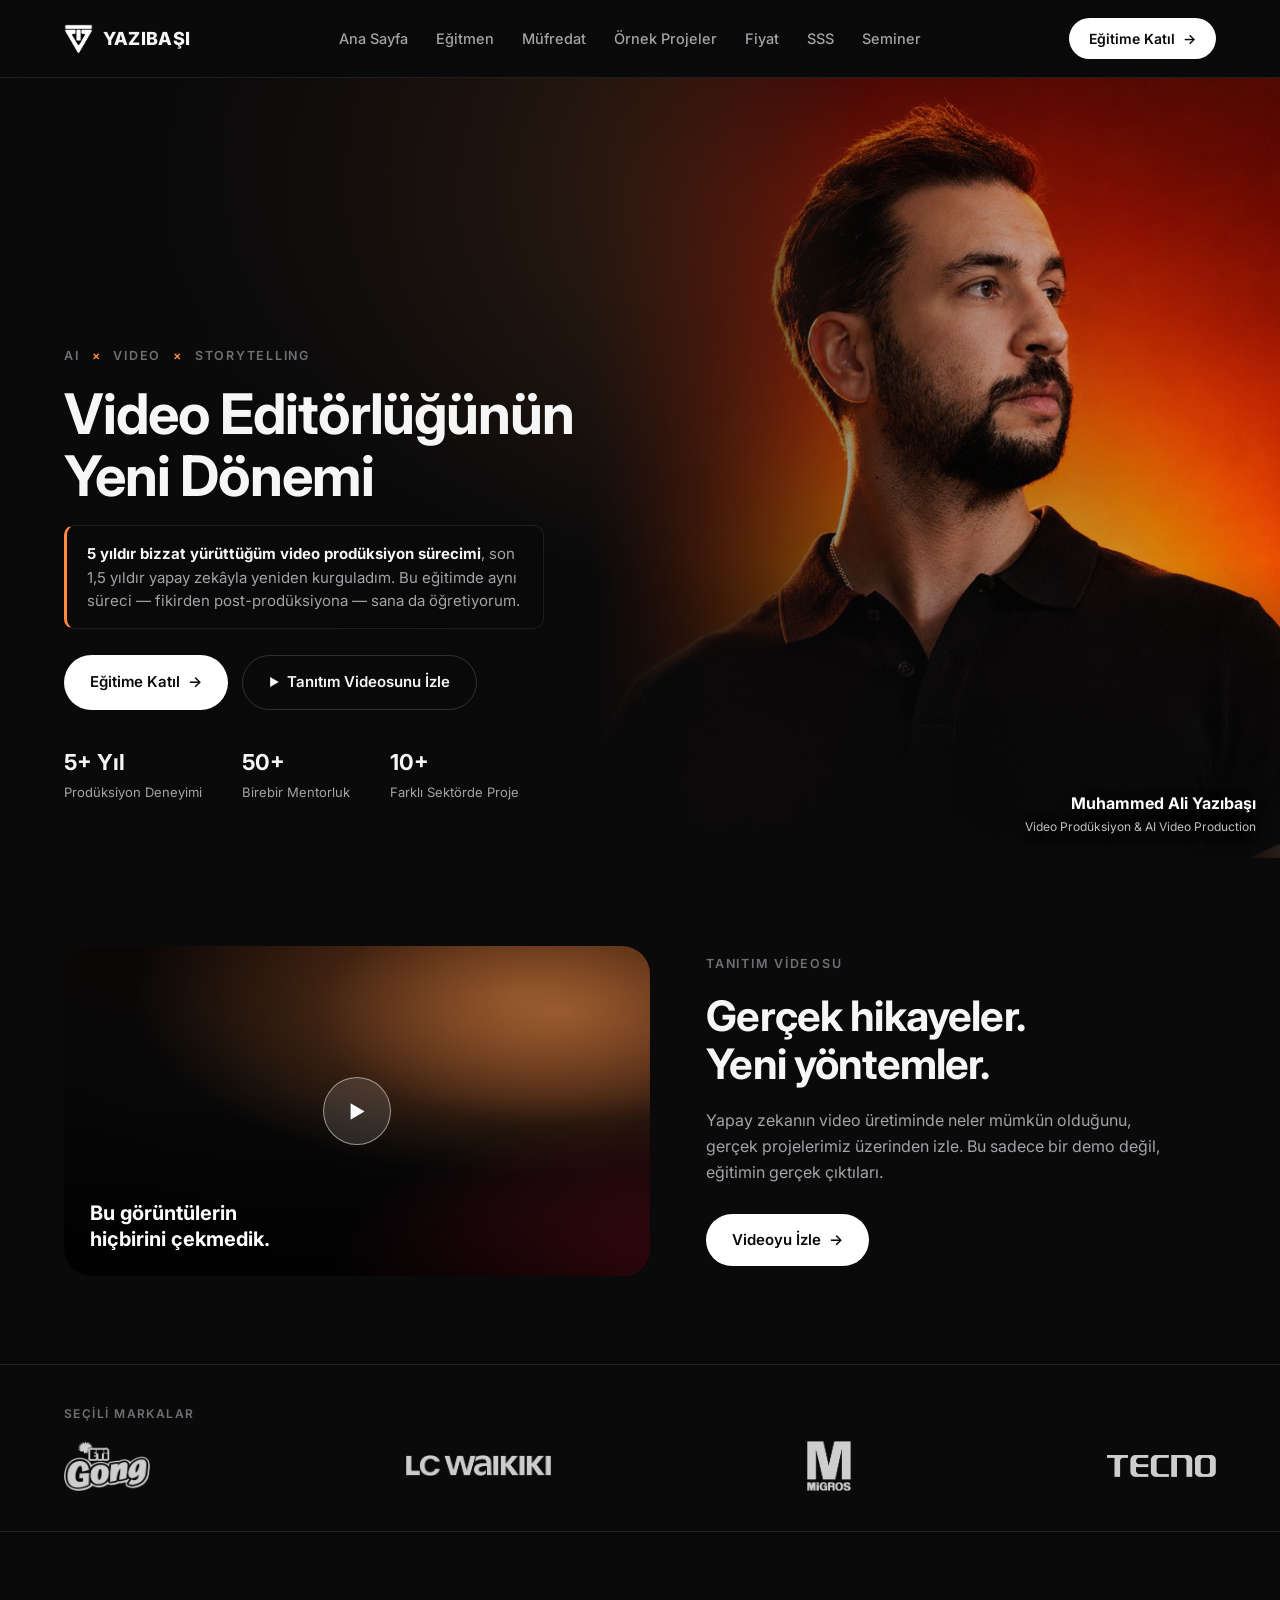
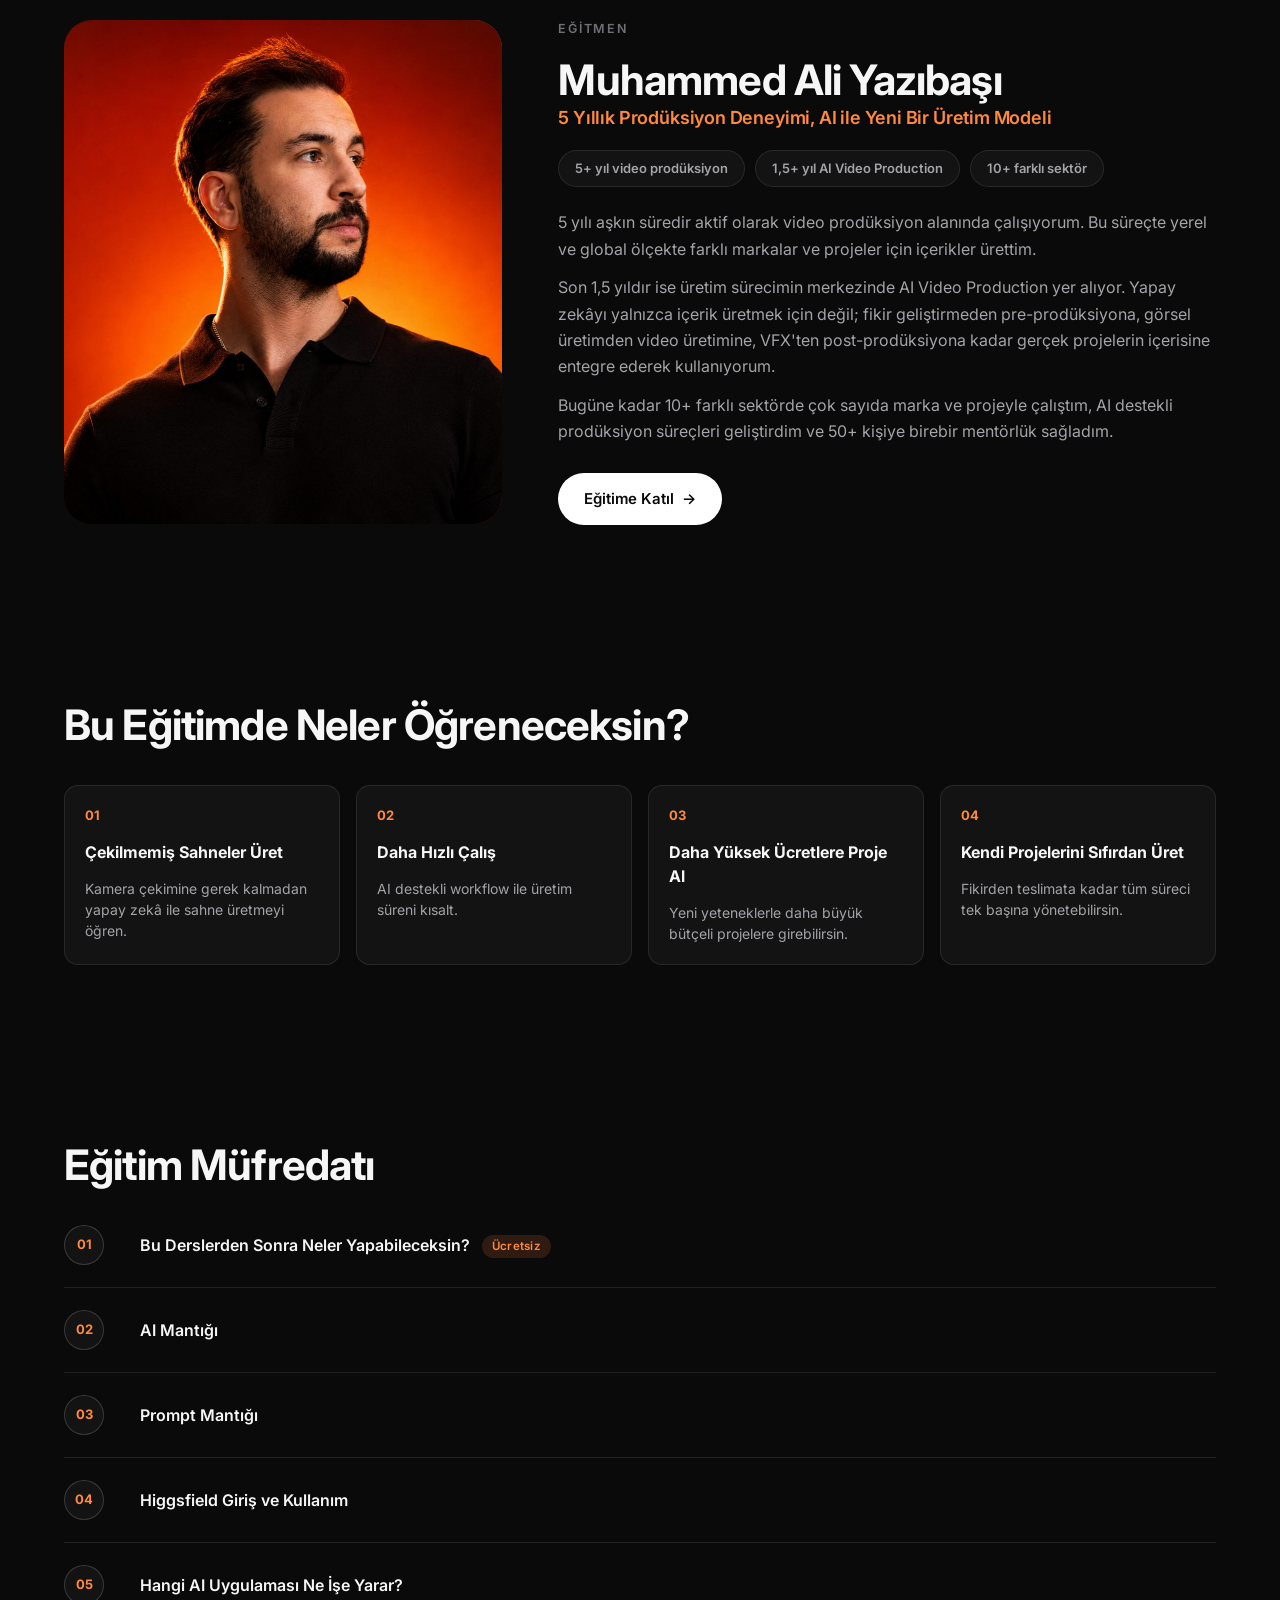
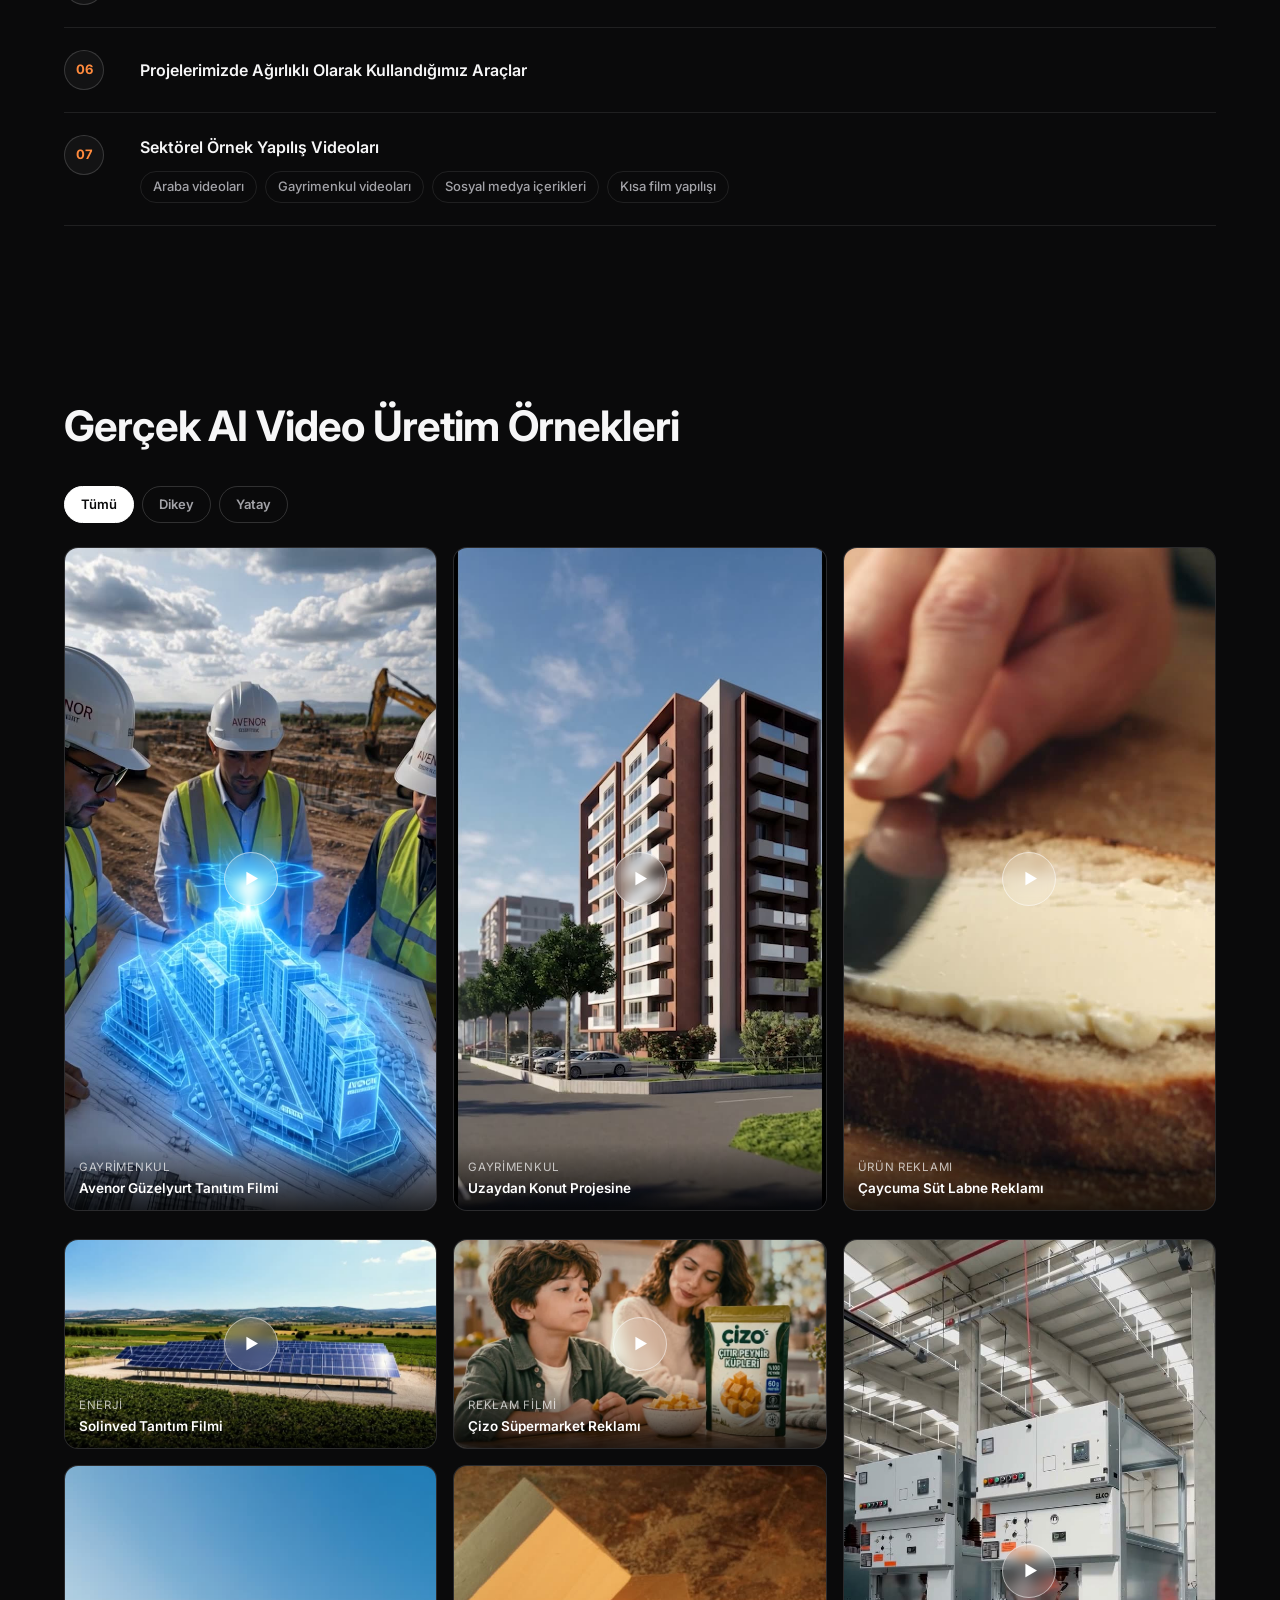
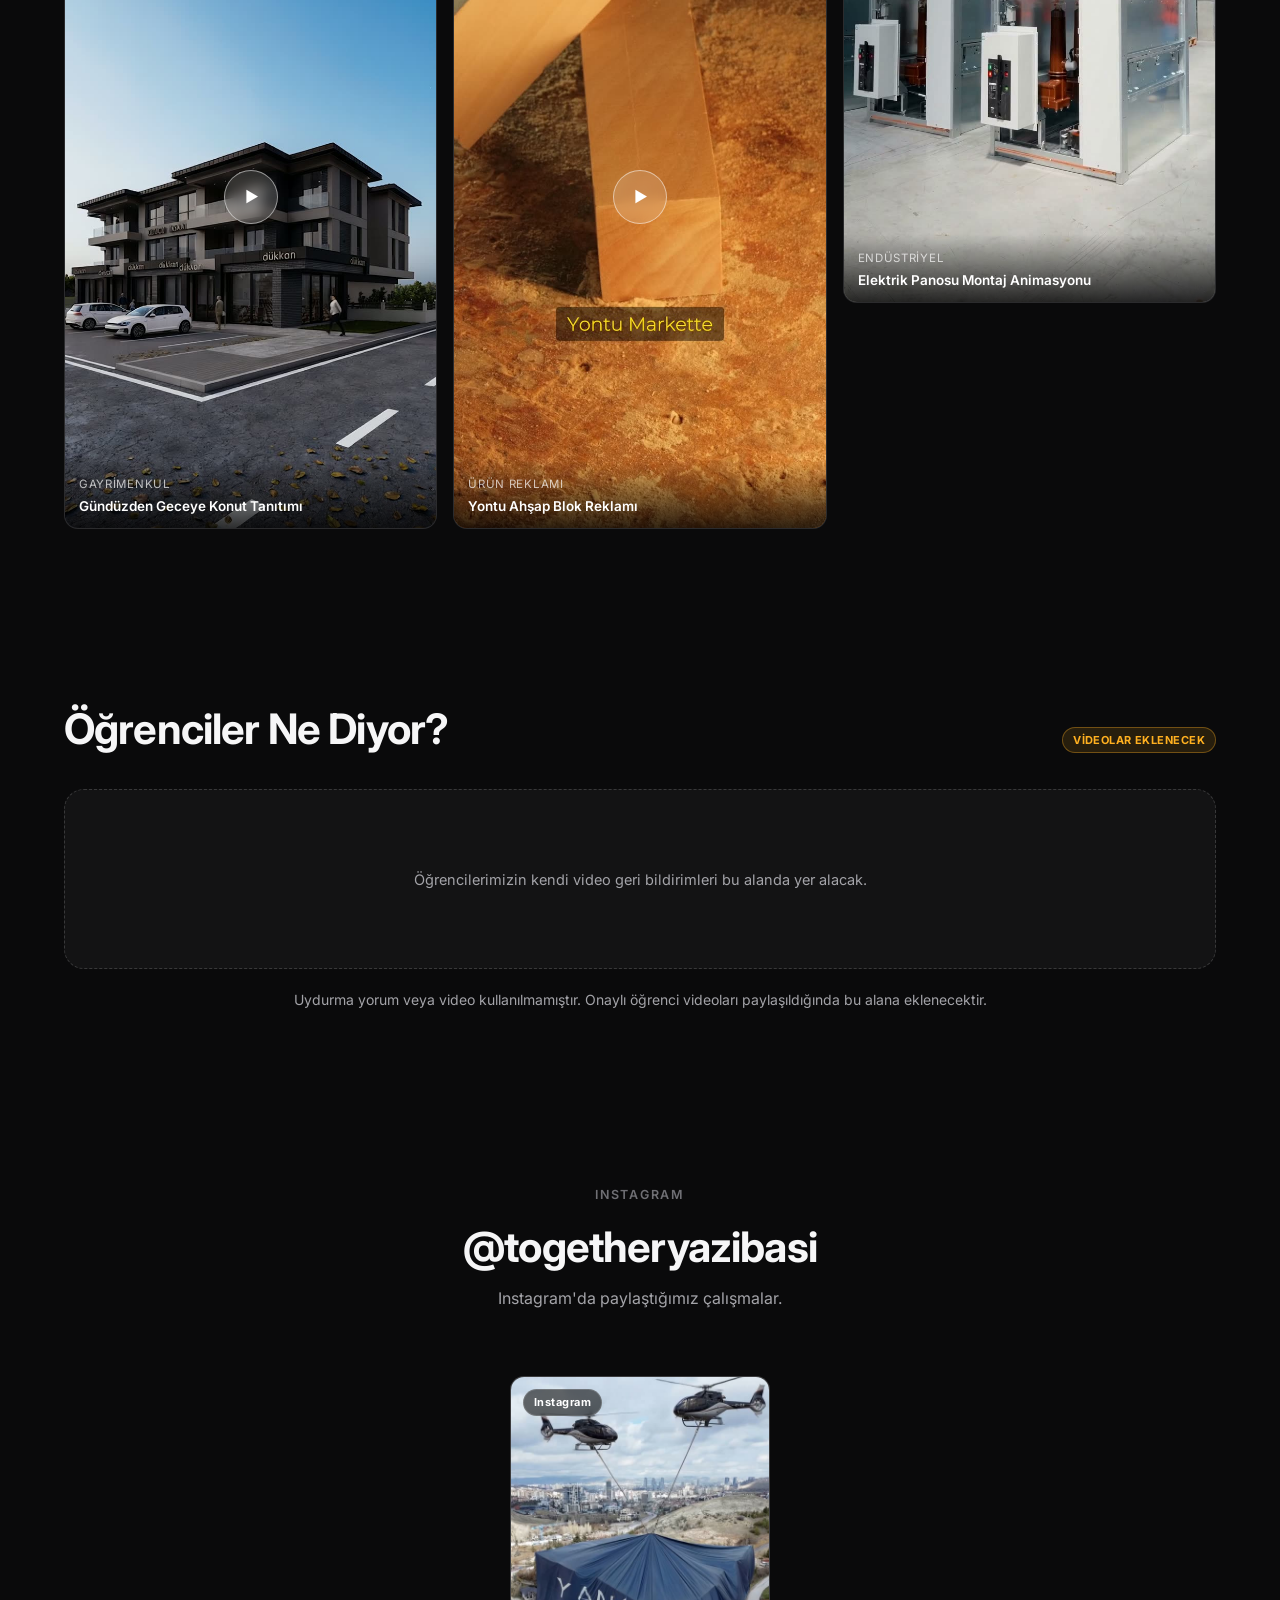
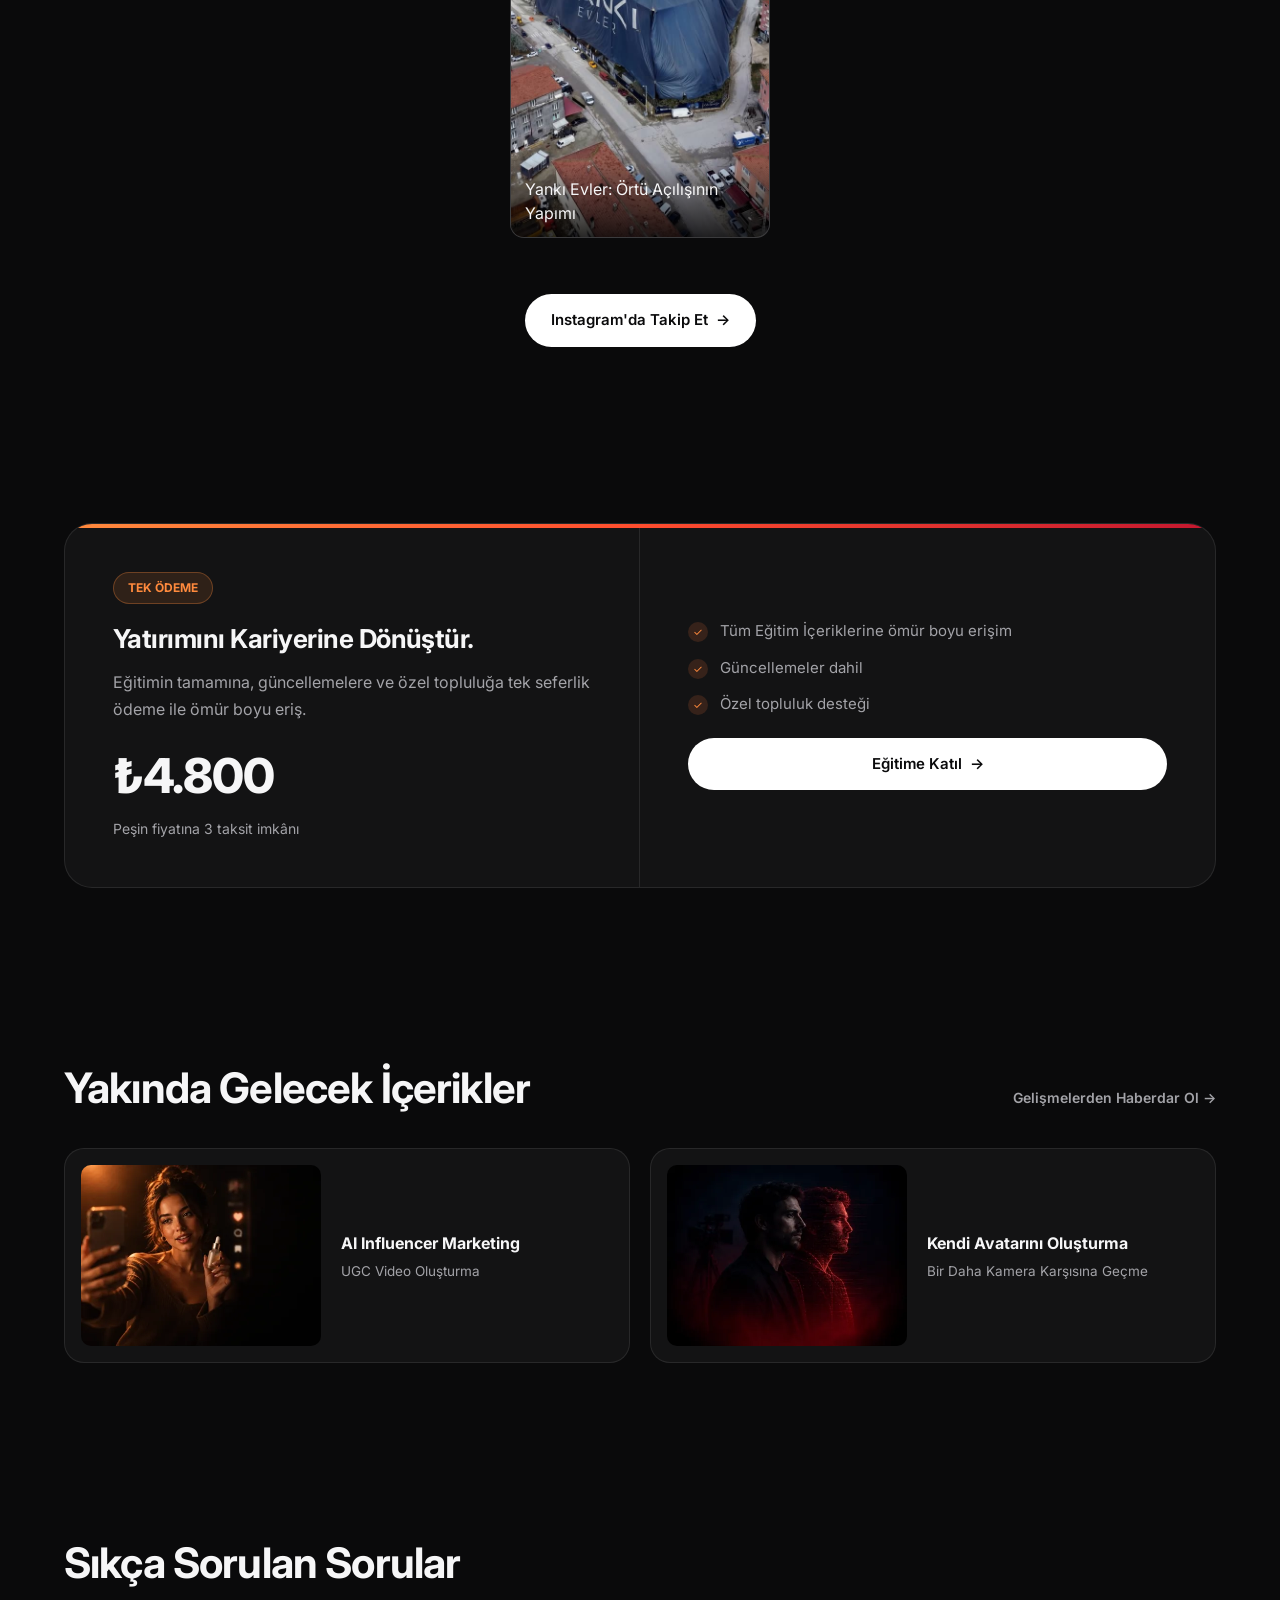
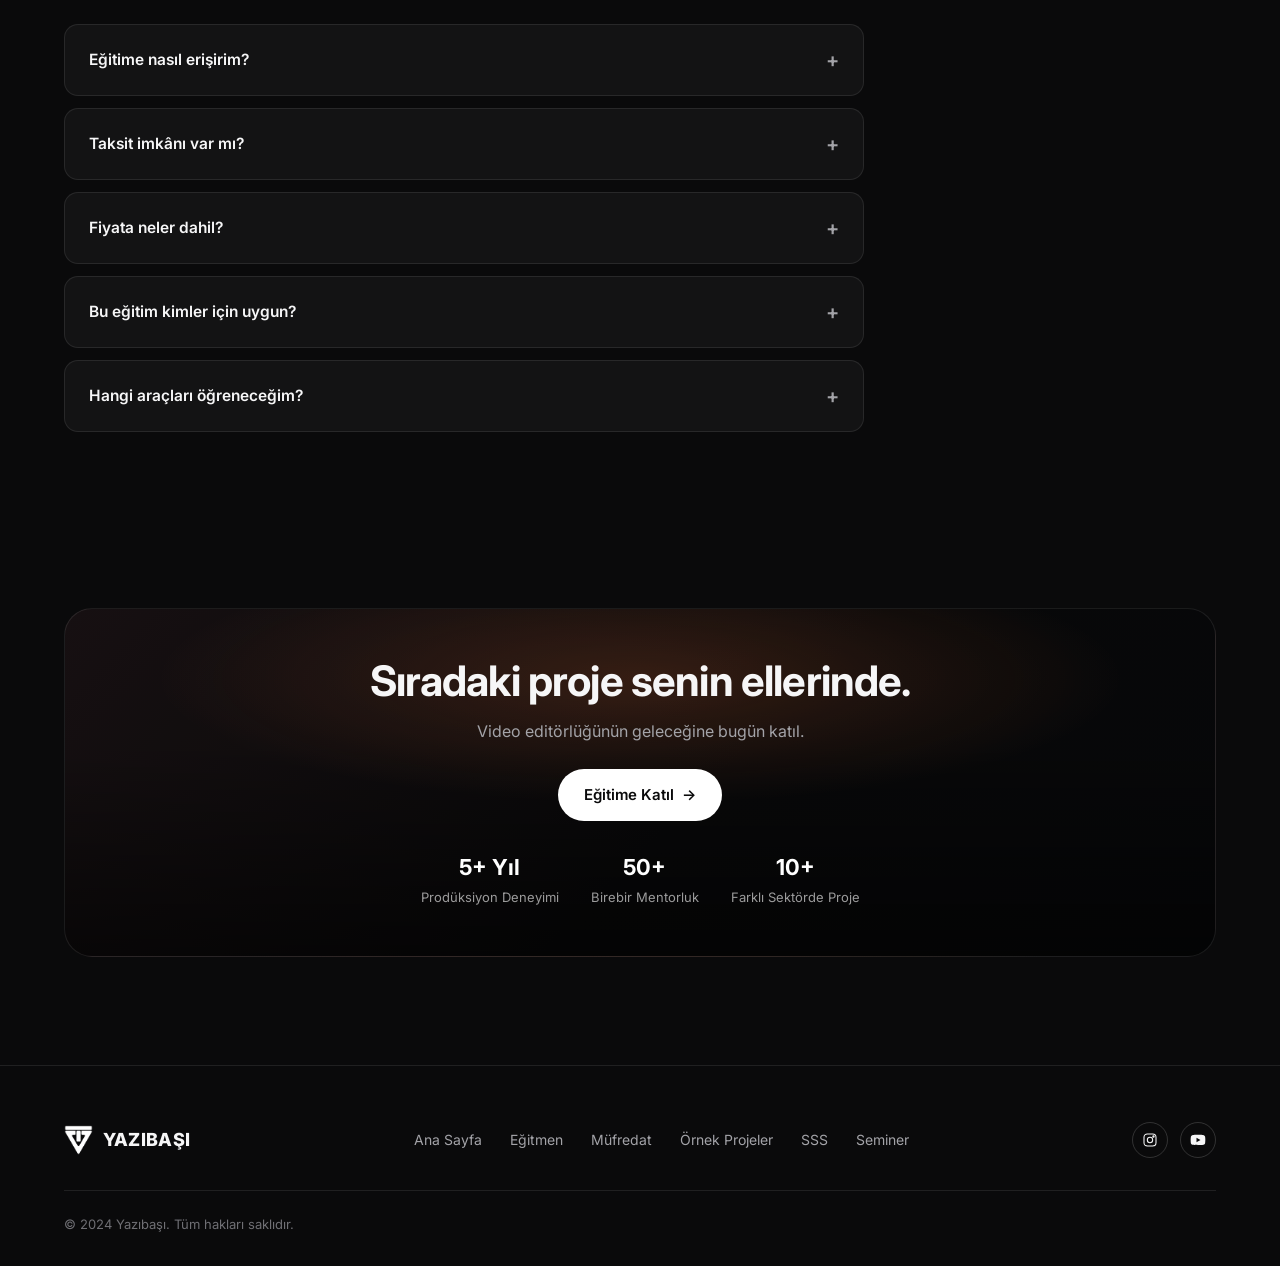
==== commit 960f5f1c: "Revizyonlar: gerçek promptlar, prompt oluşturucu ve proje videoları - İki kartta gerçek üretim promp" ====
--- a/index.html
+++ b/index.html
@@ -142,7 +142,7 @@
       <ol class="roadmap">
         <li><span class="num-badge">01</span><span class="rm-title">Bu Derslerden Sonra Neler Yapabileceksin? <span class="badge-free">Ücretsiz</span></span></li>
         <li><span class="num-badge">02</span><span class="rm-title">AI Mantığı</span></li>
-        <li><span class="num-badge">03</span><span class="rm-title">AI Video Prodüksiyondaki Kullanım Alanları</span></li>
+        <li><span class="num-badge">03</span><span class="rm-title">Prompt Mantığı</span></li>
         <li><span class="num-badge">04</span><span class="rm-title">Higgsfield Giriş ve Kullanım</span></li>
         <li><span class="num-badge">05</span><span class="rm-title">Hangi AI Uygulaması Ne İşe Yarar?</span></li>
         <li><span class="num-badge">06</span><span class="rm-title">Projelerimizde Ağırlıklı Olarak Kullandığımız Araçlar</span></li>
@@ -232,14 +232,14 @@
       </div>
       <div class="upcoming-grid">
         <a href="#" class="upcoming-card">
-          <span class="upcoming-media upcoming-media-1"></span>
+          <span class="upcoming-media upcoming-media-1"><img src="assets/img/yakinda/ai-influencer-ugc-480.webp" srcset="assets/img/yakinda/ai-influencer-ugc-480.webp 480w, assets/img/yakinda/ai-influencer-ugc-960.webp 960w" sizes="(max-width: 640px) 100vw, 240px" width="960" height="724" alt="Telefonuyla selfie videosu çeken, elinde serum şişesi tutan genç kadın" loading="lazy"></span>
           <span class="upcoming-text">
             <strong>AI Influencer Marketing</strong>
             <span>UGC Video Oluşturma</span>
           </span>
         </a>
         <a href="#" class="upcoming-card">
-          <span class="upcoming-media upcoming-media-2"></span>
+          <span class="upcoming-media upcoming-media-2"><img src="assets/img/yakinda/kendi-avatarin-480.webp" srcset="assets/img/yakinda/kendi-avatarin-480.webp 480w, assets/img/yakinda/kendi-avatarin-960.webp 960w" sizes="(max-width: 640px) 100vw, 240px" width="960" height="724" alt="Yan profilden görünen bir adam ve arkasında kırmızı holografik dijital ikizi" loading="lazy"></span>
           <span class="upcoming-text">
             <strong>Kendi Avatarını Oluşturma</strong>
             <span>Bir Daha Kamera Karşısına Geçme</span>
--- a/css/style.css
+++ b/css/style.css
@@ -139,7 +139,8 @@
 .upcoming-grid { display: grid; grid-template-columns: 1fr 1fr; gap: 20px; }
 .upcoming-card { display: flex; align-items: center; gap: 20px; border: 1px solid var(--border); border-radius: var(--radius-lg); padding: 16px; background: var(--card-soft); transition: border-color .2s ease; }
 .upcoming-card:hover { border-color: var(--border-strong); }
-.upcoming-media { width: 148px; height: 128px; border-radius: var(--radius-sm); flex-shrink: 0; }
+.upcoming-media { width: 240px; aspect-ratio: 960 / 724; border-radius: var(--radius-sm); flex-shrink: 0; overflow: hidden; }
+.upcoming-media img { width: 100%; height: 100%; object-fit: cover; }
 .upcoming-media-1 { background: radial-gradient(120% 100% at 30% 20%, rgba(255,138,61,0.35), transparent 60%), linear-gradient(160deg, #1c1517, #0c0c0d); }
 .upcoming-media-2 { background: radial-gradient(120% 100% at 70% 80%, rgba(196,23,47,0.35), transparent 60%), linear-gradient(160deg, #14171c, #0c0c0d); }
 .upcoming-text { display: flex; flex-direction: column; gap: 6px; }
@@ -414,7 +415,7 @@
   .price-left, .price-right { padding: 28px 22px; }
   .upcoming-grid { grid-template-columns: 1fr; }
   .upcoming-card { flex-direction: column; align-items: flex-start; }
-  .upcoming-media { width: 100%; height: 160px; }
+  .upcoming-media { width: 100%; }
   .cta-stats { gap: 20px; }
   .footer-top { flex-direction: column; align-items: flex-start; gap: 20px; }
 
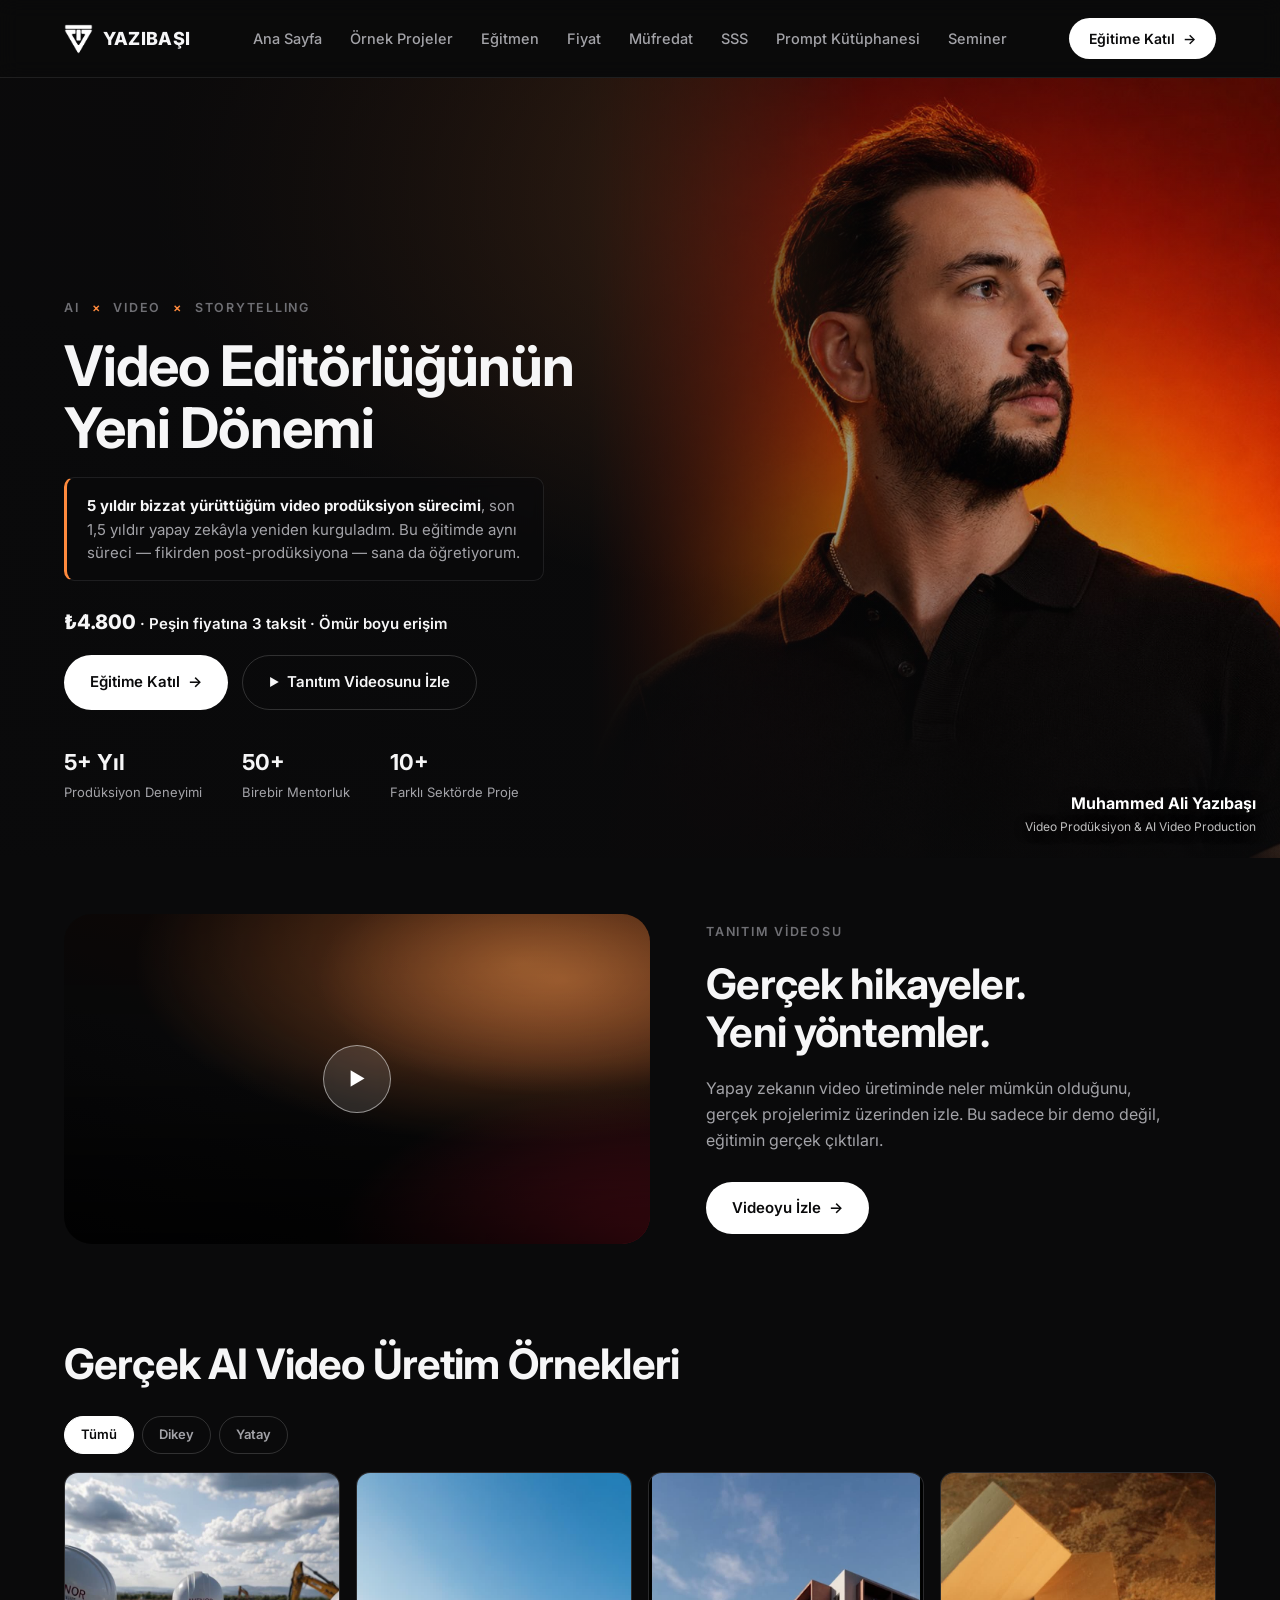
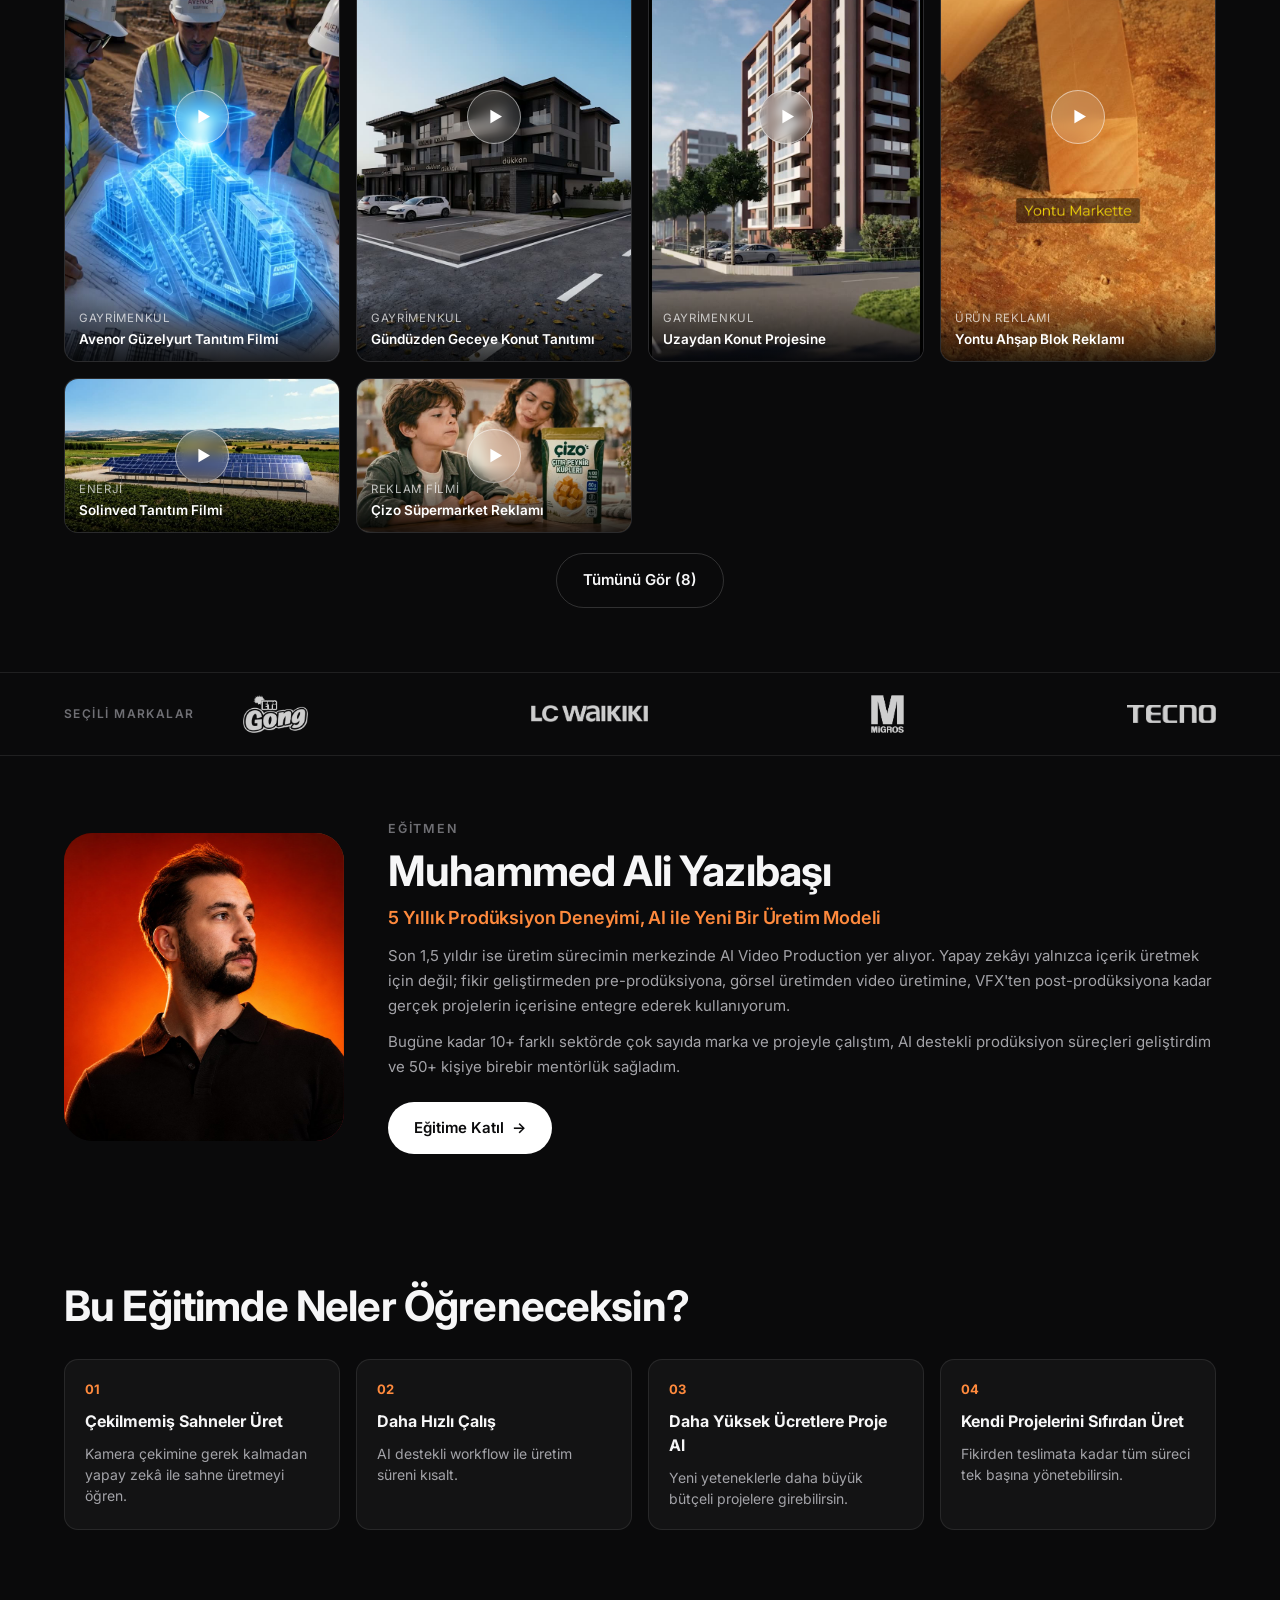
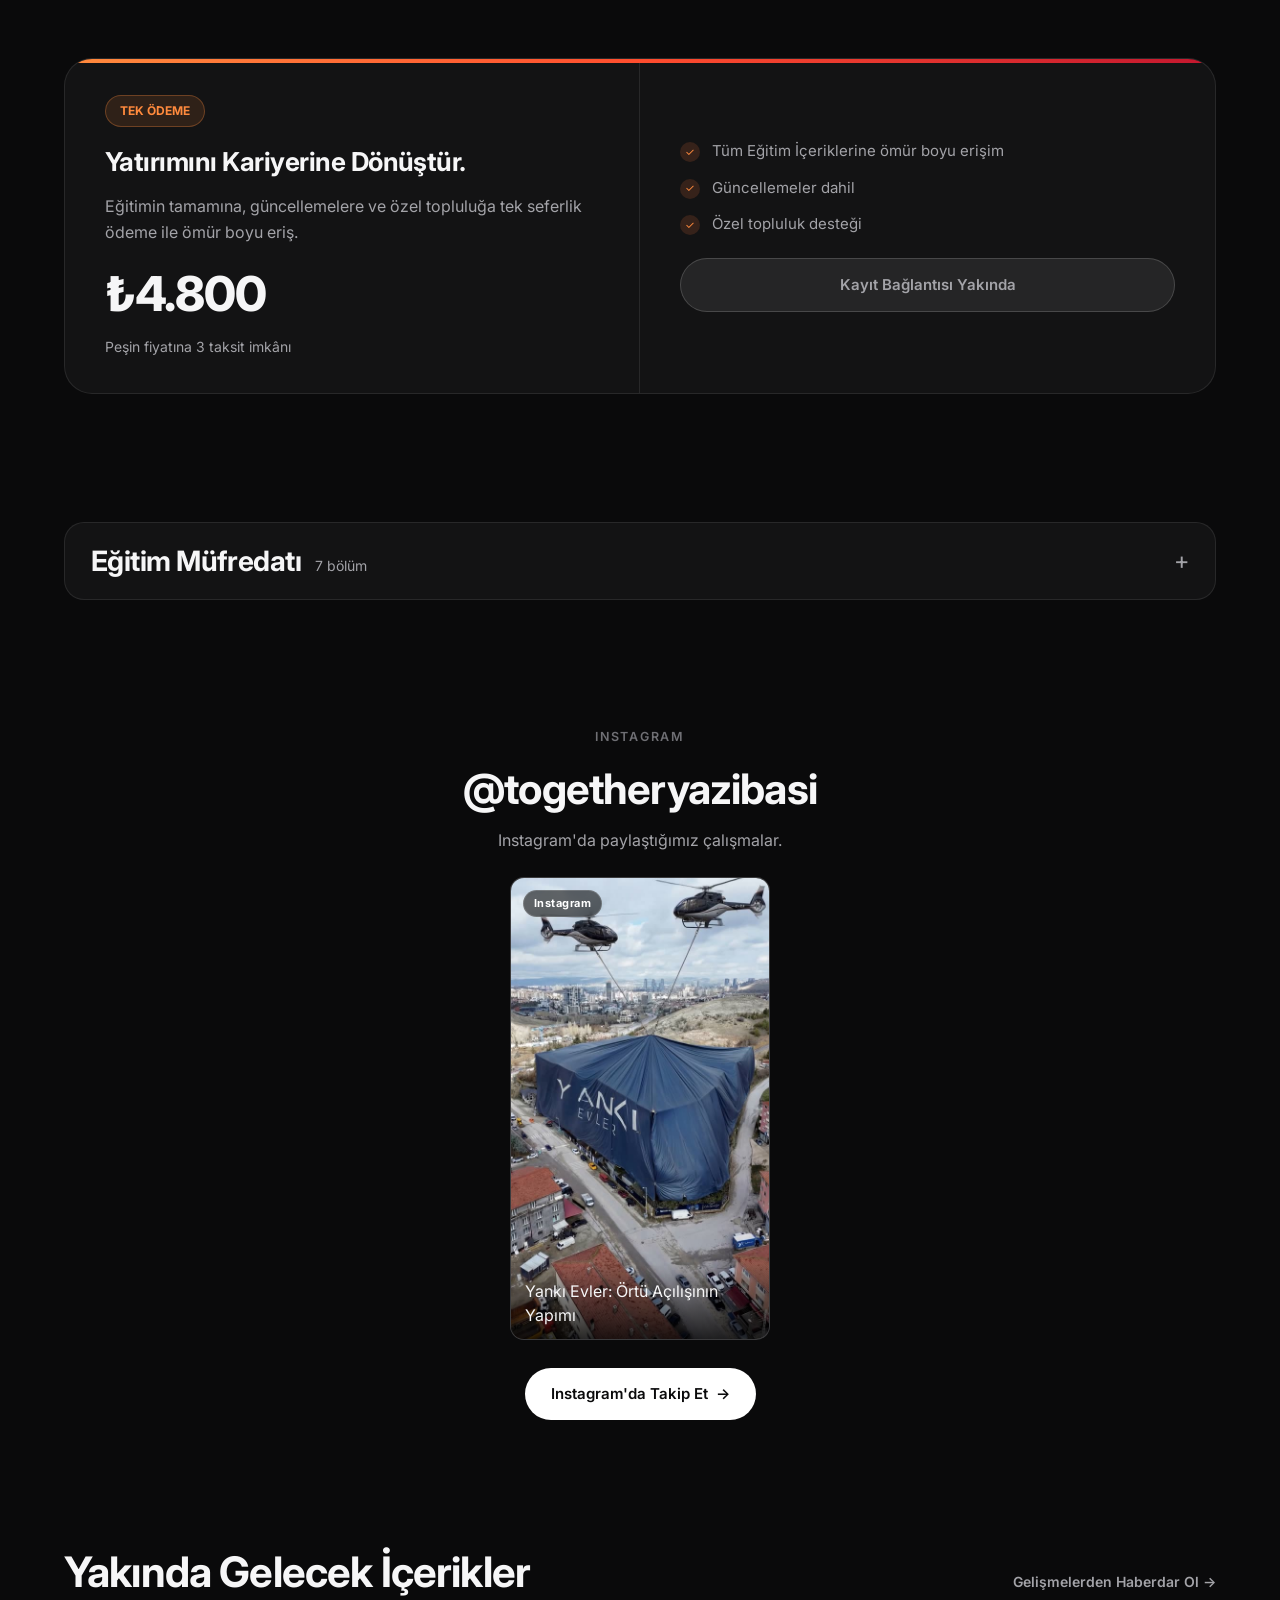
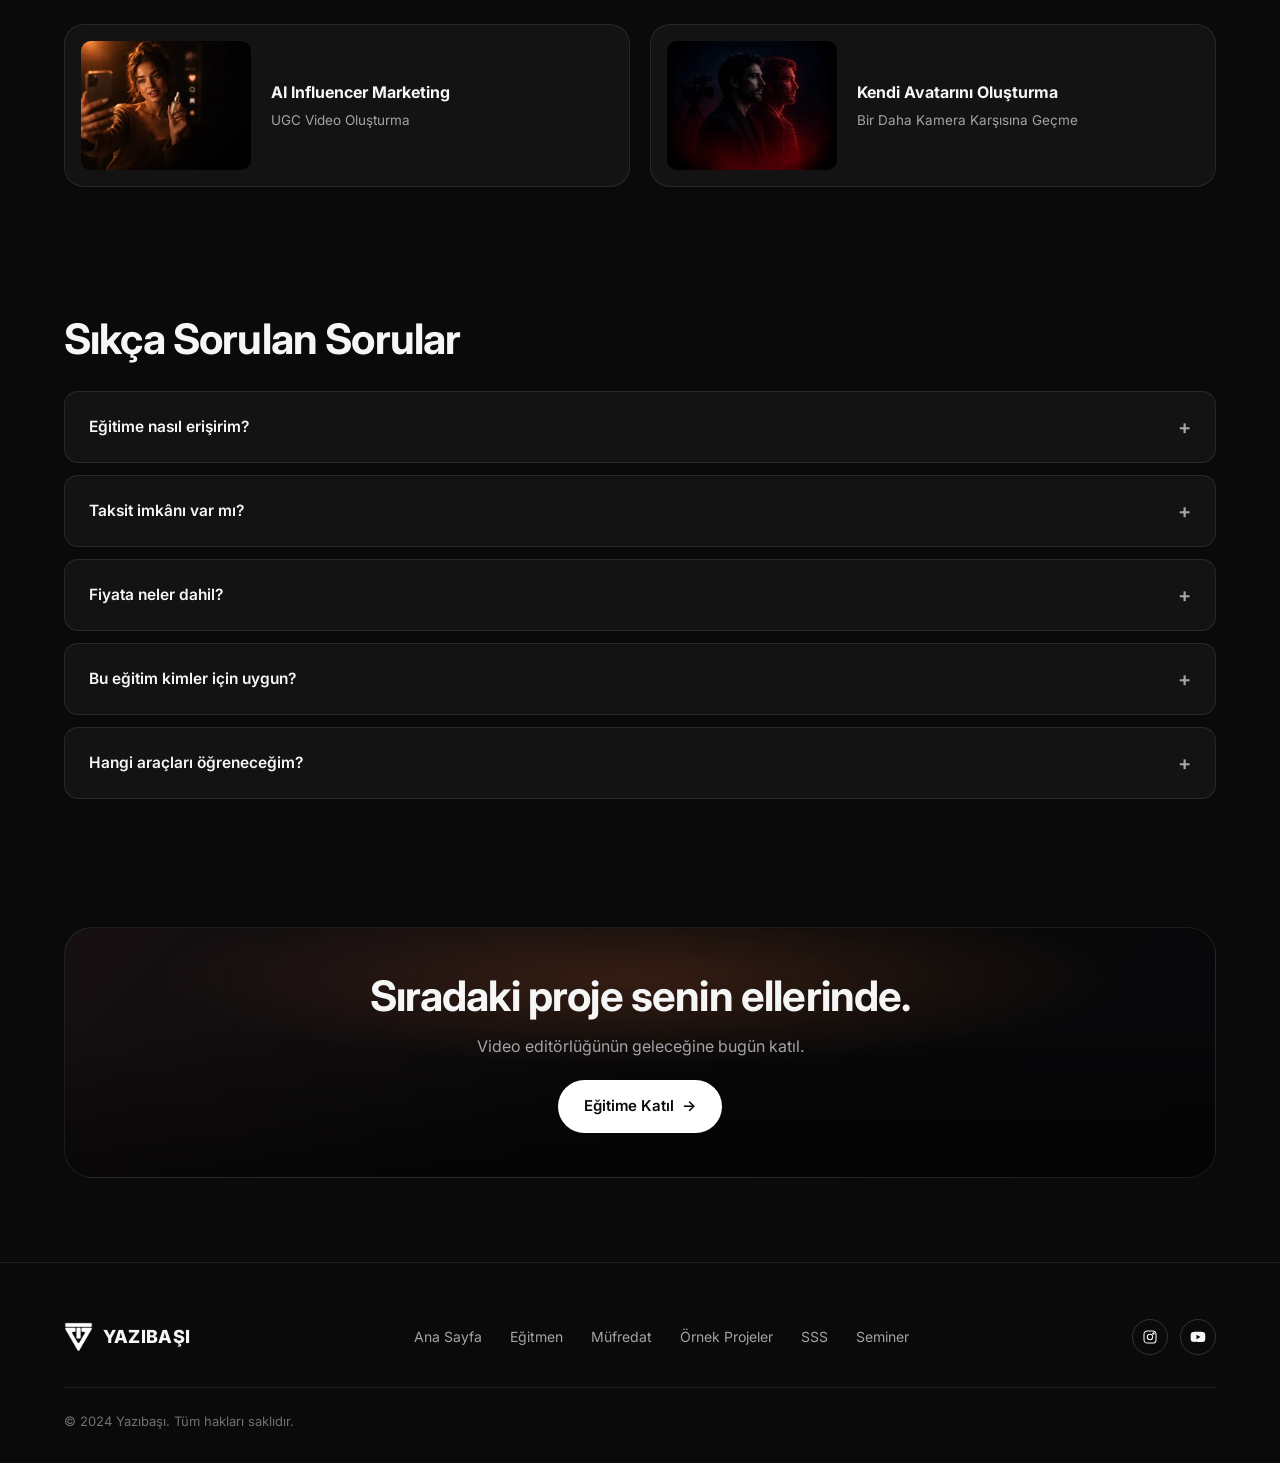
==== commit 1d73e90f: "Ana sayfa: dönüşüm düzeni, otomatik tanıtım videosu ve menü - Bölüm sırası yenilendi, fiyat yukarı a" ====
--- a/index.html
+++ b/index.html
@@ -12,21 +12,27 @@
 <link rel="apple-touch-icon" href="assets/img/logo/apple-touch-icon.png">
 <meta name="theme-color" content="#0a0a0b">
 </head>
-<body>
+<body class="page-home">
 
 <header class="site-header">
   <div class="container header-inner">
     <a href="#hero" class="logo"><img class="logo-img" src="assets/img/logo/logo-isaret-beyaz.png" alt="" width="29" height="30"><span>YAZIBAŞI</span></a>
-    <nav class="main-nav">
+    <nav class="main-nav" id="mainNav" aria-label="Ana menü">
       <a href="#hero">Ana Sayfa</a>
+      <a href="#ornek-projeler">Örnek Projeler</a>
       <a href="#egitmen">Eğitmen</a>
+      <a href="#fiyat">Fiyat</a>
       <a href="#mufredat">Müfredat</a>
-      <a href="#ornek-projeler">Örnek Projeler</a>
-      <a href="#fiyat">Fiyat</a>
       <a href="#sss">SSS</a>
+      <a href="prompt-kutuphanesi.html">Prompt Kütüphanesi</a>
       <a href="seminer.html">Seminer</a>
     </nav>
-    <a href="#fiyat" class="btn btn-primary btn-sm">Eğitime Katıl <span class="arrow">→</span></a>
+    <div class="header-actions">
+      <a href="#fiyat" class="btn btn-primary btn-sm">Eğitime Katıl <span class="arrow">→</span></a>
+      <button class="menu-toggle" type="button" aria-label="Menüyü aç" aria-expanded="false" aria-controls="mainNav">
+        <span></span><span></span><span></span>
+      </button>
+    </div>
   </div>
 </header>
 
@@ -43,6 +49,7 @@
         <p class="eyebrow">AI <span class="dot">×</span> VIDEO <span class="dot">×</span> STORYTELLING</p>
         <h1>Video Editörlüğünün<br>Yeni Dönemi</h1>
         <p class="hero-promise"><strong>5 yıldır bizzat yürüttüğüm video prodüksiyon sürecimi</strong>, son 1,5 yıldır yapay zekâyla yeniden kurguladım. Bu eğitimde aynı süreci — fikirden post-prodüksiyona — sana da öğretiyorum.</p>
+        <p class="hero-offer"><strong>₺4.800</strong> · Peşin fiyatına 3 taksit · Ömür boyu erişim</p>
         <div class="hero-actions">
           <a href="#fiyat" class="btn btn-primary">Eğitime Katıl <span class="arrow">→</span></a>
           <a href="#tanitim" class="btn btn-ghost"><span class="play-ic">▶</span> Tanıtım Videosunu İzle</a>
@@ -65,11 +72,12 @@
   <section class="promo" id="tanitim">
     <div class="container promo-grid">
       <div class="promo-media">
-        <div class="portrait portrait-promo">
+        <div class="portrait portrait-promo" data-promo-video>
           <img class="portrait-photo promo-cover" data-video-cover alt="Tanıtım videosu kapak görseli">
           <span class="promo-shade" aria-hidden="true"></span>
           <button class="thumb-play thumb-play-lg" aria-label="Tanıtım videosunu oynat" data-video-open>▶</button>
-          <p class="promo-media-caption">Bu görüntülerin<br>hiçbirini çekmedik.</p>
+          <button class="stage-toggle" type="button" aria-label="Videoyu duraklat" data-promo-pause hidden>❚❚</button>
+          <button class="promo-sound" type="button" data-promo-sound hidden>🔇 Sesi Aç</button>
         </div>
       </div>
       <div class="promo-content">
@@ -81,8 +89,19 @@
     </div>
   </section>
 
+  <!-- ÖRNEK PROJELER — içerik js/content.js > projects (dikey/yatay oranlar korunur) -->
+  <section id="ornek-projeler">
+    <div class="container">
+      <div class="section-head"><h2>Gerçek AI Video Üretim Örnekleri</h2><span class="draft-badge" data-empty-badge>Video eklenecek</span></div>
+      <div class="media-filters" data-project-filters role="group" aria-label="Proje filtresi" hidden></div>
+      <div class="masonry" data-projects>
+        <div class="empty-state"><p>Proje videoları paylaşıldığında bu alanda, dikey ve yatay formatlarıyla kırpılmadan gösterilecektir.</p></div>
+      </div>
+    </div>
+  </section>
+
   <!-- BRANDS -->
-  <section class="brands" style="padding-block:40px;">
+  <section class="brands">
     <div class="container brands-inner">
       <p class="brands-label">SEÇİLİ MARKALAR</p>
       <div class="brands-row">
@@ -101,16 +120,12 @@
         <img class="portrait-photo" src="assets/img/egitmen-1000.jpg" alt="Muhammed Ali Yazıbaşı">
       </div>
       <div class="instructor-content">
-        <p class="eyebrow">Eğitmen</p>
-        <h2>Muhammed Ali Yazıbaşı</h2>
-        <h3 class="instructor-lead">5 Yıllık Prodüksiyon Deneyimi, AI ile Yeni Bir Üretim Modeli</h3>
-        <div class="instructor-chips">
-          <span class="chip">5+ yıl video prodüksiyon</span>
-          <span class="chip">1,5+ yıl AI Video Production</span>
-          <span class="chip">10+ farklı sektör</span>
+        <div class="instructor-head">
+          <p class="eyebrow">Eğitmen</p>
+          <h2>Muhammed Ali Yazıbaşı</h2>
+          <h3 class="instructor-lead">5 Yıllık Prodüksiyon Deneyimi, AI ile Yeni Bir Üretim Modeli</h3>
         </div>
         <div class="section-desc instructor-bio">
-          <p>5 yılı aşkın süredir aktif olarak video prodüksiyon alanında çalışıyorum. Bu süreçte yerel ve global ölçekte farklı markalar ve projeler için içerikler ürettim.</p>
           <p>Son 1,5 yıldır ise üretim sürecimin merkezinde AI Video Production yer alıyor. Yapay zekâyı yalnızca içerik üretmek için değil; fikir geliştirmeden pre-prodüksiyona, görsel üretimden video üretimine, VFX'ten post-prodüksiyona kadar gerçek projelerin içerisine entegre ederek kullanıyorum.</p>
           <p>Bugüne kadar 10+ farklı sektörde çok sayıda marka ve projeyle çalıştım, AI destekli prodüksiyon süreçleri geliştirdim ve 50+ kişiye birebir mentörlük sağladım.</p>
         </div>
@@ -132,13 +147,43 @@
     </div>
   </section>
 
+  <!-- FİYAT -->
+  <section id="fiyat">
+    <div class="container">
+      <div class="price-section">
+        <div class="price-grid">
+          <div class="price-left">
+            <span class="eyebrow-pill">TEK ÖDEME</span>
+            <h3>Yatırımını Kariyerine Dönüştür.</h3>
+            <p class="section-desc">Eğitimin tamamına, güncellemelere ve özel topluluğa tek seferlik ödeme ile ömür boyu eriş.</p>
+            <p class="price">₺4.800</p>
+            <p class="price-note">Peşin fiyatına 3 taksit imkânı</p>
+          </div>
+          <div class="price-right">
+            <ul class="checklist">
+              <li><span class="check">✓</span> Tüm Eğitim İçeriklerine ömür boyu erişim</li>
+              <li><span class="check">✓</span> Güncellemeler dahil</li>
+              <li><span class="check">✓</span> Özel topluluk desteği</li>
+            </ul>
+            <!-- Satın alma bağlantısı js/content.js > purchaseUrl alanından gelir; boşken düğme pasif kalır -->
+            <a class="btn btn-block" data-purchase-link aria-disabled="true">Kayıt Bağlantısı Yakında</a>
+          </div>
+        </div>
+      </div>
+    </div>
+  </section>
+
   <!-- Eski "#egitim-icerigi" anchor'ı için uyumluluk köprüsü -->
   <span id="egitim-icerigi" aria-hidden="true" style="display:block; scroll-margin-top:84px;"></span>
 
   <!-- MÜFREDAT -->
   <section id="mufredat">
     <div class="container">
-      <div class="section-head"><h2>Eğitim Müfredatı</h2></div>
+      <details class="curriculum" data-curriculum>
+      <summary class="curriculum-head">
+        <span class="curriculum-title"><h2>Eğitim Müfredatı</h2><span class="curriculum-count">7 bölüm</span></span>
+        <span class="plus" aria-hidden="true">+</span>
+      </summary>
       <ol class="roadmap">
         <li><span class="num-badge">01</span><span class="rm-title">Bu Derslerden Sonra Neler Yapabileceksin? <span class="badge-free">Ücretsiz</span></span></li>
         <li><span class="num-badge">02</span><span class="rm-title">AI Mantığı</span></li>
@@ -158,22 +203,12 @@
           </div>
         </li>
       </ol>
-    </div>
-  </section>
-
-  <!-- ÖRNEK PROJELER — içerik js/content.js > projects (dikey/yatay oranlar korunur) -->
-  <section id="ornek-projeler">
-    <div class="container">
-      <div class="section-head"><h2>Gerçek AI Video Üretim Örnekleri</h2><span class="draft-badge" data-empty-badge>Video eklenecek</span></div>
-      <div class="media-filters" data-project-filters role="group" aria-label="Proje filtresi" hidden></div>
-      <div class="masonry" data-projects>
-        <div class="empty-state"><p>Proje videoları paylaşıldığında bu alanda, dikey ve yatay formatlarıyla kırpılmadan gösterilecektir.</p></div>
-      </div>
+      </details>
     </div>
   </section>
 
   <!-- ÖĞRENCİLER NE DİYOR? — içerik js/content.js > students (yalnızca izinli gerçek videolar) -->
-  <section id="referanslar">
+  <section id="referanslar" hidden>
     <div class="container">
       <div class="section-head"><h2>Öğrenciler Ne Diyor?</h2><span class="draft-badge" data-empty-badge>Videolar eklenecek</span></div>
       <div class="students" data-students>
@@ -198,31 +233,6 @@
     </div>
   </section>
 
-  <!-- FİYAT -->
-  <section id="fiyat">
-    <div class="container">
-      <div class="price-section">
-        <div class="price-grid">
-          <div class="price-left">
-            <span class="eyebrow-pill">TEK ÖDEME</span>
-            <h3>Yatırımını Kariyerine Dönüştür.</h3>
-            <p class="section-desc">Eğitimin tamamına, güncellemelere ve özel topluluğa tek seferlik ödeme ile ömür boyu eriş.</p>
-            <p class="price">₺4.800</p>
-            <p class="price-note">Peşin fiyatına 3 taksit imkânı</p>
-          </div>
-          <div class="price-right">
-            <ul class="checklist">
-              <li><span class="check">✓</span> Tüm Eğitim İçeriklerine ömür boyu erişim</li>
-              <li><span class="check">✓</span> Güncellemeler dahil</li>
-              <li><span class="check">✓</span> Özel topluluk desteği</li>
-            </ul>
-            <a href="#" class="btn btn-primary btn-block">Eğitime Katıl <span class="arrow">→</span></a>
-          </div>
-        </div>
-      </div>
-    </div>
-  </section>
-
   <!-- YAKINDA GELECEK İÇERİKLER -->
   <section>
     <div class="container">
@@ -232,14 +242,14 @@
       </div>
       <div class="upcoming-grid">
         <a href="#" class="upcoming-card">
-          <span class="upcoming-media upcoming-media-1"><img src="assets/img/yakinda/ai-influencer-ugc-480.webp" srcset="assets/img/yakinda/ai-influencer-ugc-480.webp 480w, assets/img/yakinda/ai-influencer-ugc-960.webp 960w" sizes="(max-width: 640px) 100vw, 240px" width="960" height="724" alt="Telefonuyla selfie videosu çeken, elinde serum şişesi tutan genç kadın" loading="lazy"></span>
+          <span class="upcoming-media upcoming-media-1"><img src="assets/img/yakinda/ai-influencer-ugc-480.webp" srcset="assets/img/yakinda/ai-influencer-ugc-480.webp 480w, assets/img/yakinda/ai-influencer-ugc-960.webp 960w" sizes="(max-width: 640px) 96px, (max-width: 1024px) 45vw, 170px" width="960" height="724" alt="Telefonuyla selfie videosu çeken, elinde serum şişesi tutan genç kadın" loading="lazy"></span>
           <span class="upcoming-text">
             <strong>AI Influencer Marketing</strong>
             <span>UGC Video Oluşturma</span>
           </span>
         </a>
         <a href="#" class="upcoming-card">
-          <span class="upcoming-media upcoming-media-2"><img src="assets/img/yakinda/kendi-avatarin-480.webp" srcset="assets/img/yakinda/kendi-avatarin-480.webp 480w, assets/img/yakinda/kendi-avatarin-960.webp 960w" sizes="(max-width: 640px) 100vw, 240px" width="960" height="724" alt="Yan profilden görünen bir adam ve arkasında kırmızı holografik dijital ikizi" loading="lazy"></span>
+          <span class="upcoming-media upcoming-media-2"><img src="assets/img/yakinda/kendi-avatarin-480.webp" srcset="assets/img/yakinda/kendi-avatarin-480.webp 480w, assets/img/yakinda/kendi-avatarin-960.webp 960w" sizes="(max-width: 640px) 96px, (max-width: 1024px) 45vw, 170px" width="960" height="724" alt="Yan profilden görünen bir adam ve arkasında kırmızı holografik dijital ikizi" loading="lazy"></span>
           <span class="upcoming-text">
             <strong>Kendi Avatarını Oluşturma</strong>
             <span>Bir Daha Kamera Karşısına Geçme</span>
@@ -286,11 +296,6 @@
           <h2>Sıradaki proje senin ellerinde.</h2>
           <p>Video editörlüğünün geleceğine bugün katıl.</p>
           <a href="#fiyat" class="btn btn-primary">Eğitime Katıl <span class="arrow">→</span></a>
-          <div class="cta-stats">
-            <div class="stat"><strong>5+ Yıl</strong><span>Prodüksiyon Deneyimi</span></div>
-            <div class="stat"><strong>50+</strong><span>Birebir Mentorluk</span></div>
-            <div class="stat"><strong>10+</strong><span>Farklı Sektörde Proje</span></div>
-          </div>
         </div>
       </div>
     </div>
--- a/css/style.css
+++ b/css/style.css
@@ -131,7 +131,13 @@
 .promo-shade { position: absolute; inset: 0; background: linear-gradient(0deg, rgba(0,0,0,0.7) 0%, rgba(0,0,0,0.15) 55%, rgba(0,0,0,0.25) 100%); }
 .promo-cover { opacity: 0; transition: opacity .4s ease; }
 .promo-cover.is-loaded { opacity: 1; }
-.promo-media-caption { position: absolute; left: 26px; bottom: 24px; color: #fff; font-weight: 700; font-size: 20px; line-height: 1.3; text-shadow: 0 2px 14px rgba(0,0,0,0.5); z-index: 2; }
+.promo-live { position: absolute; inset: 0; width: 100%; height: 100%; border: 0; pointer-events: none; }
+.portrait-promo.is-playing .promo-cover { opacity: 0; }
+.portrait-promo.is-playing .promo-shade { background: linear-gradient(0deg, rgba(0,0,0,0.6) 0%, transparent 42%); }
+.portrait-promo.is-started .thumb-play-lg { display: none; }
+.promo-sound { position: absolute; right: 18px; bottom: 18px; z-index: 3; font-size: 13px; font-weight: 600; color: #fff; padding: 8px 14px; border-radius: 999px; border: 1px solid var(--border-strong); background: rgba(10,10,11,0.6); backdrop-filter: blur(6px); transition: background .2s ease; }
+.promo-sound:hover { background: rgba(255,255,255,0.14); }
+.promo-sound[hidden] { display: none; }
 .promo-content h2 { margin-bottom: 18px; }
 .promo-content .btn { margin-top: 28px; }
 
@@ -358,7 +364,8 @@
 .ig-stage.has-items { position: relative; }
 .ig-track { position: relative; display: flex; gap: 16px; overflow-x: auto; scroll-snap-type: x mandatory; scrollbar-width: none; padding: 28px max(24px, calc(50% - 130px)); }
 .ig-track::-webkit-scrollbar { display: none; }
-.ig-card { --w: clamp(200px, 22vw, 260px); position: relative; flex: 0 0 var(--w); width: var(--w); aspect-ratio: 9 / 16; overflow: hidden; border-radius: var(--radius-md); border: 1px solid var(--border-strong); background: var(--card); scroll-snap-align: center; transition: transform .15s linear, opacity .15s linear; will-change: transform; }
+.ig-card { --w: clamp(200px, 22vw, 260px); position: relative; flex: 0 0 var(--w); width: var(--w); aspect-ratio: 9 / 16; overflow: hidden; border-radius: var(--radius-md); border: 1px solid var(--border-strong); background: var(--card); scroll-snap-align: center; transition: transform .2s ease, border-color .2s ease; }
+@media (hover: hover) { .ig-card:hover { transform: translateY(-4px); border-color: rgba(255,255,255,0.4); } }
 .ig-card img, .ig-card video { position: absolute; inset: 0; width: 100%; height: 100%; object-fit: cover; }
 .ig-badge { position: absolute; z-index: 2; top: 12px; left: 12px; font-size: 11px; font-weight: 700; letter-spacing: 0.04em; color: #fff; background: rgba(10,10,11,0.6); backdrop-filter: blur(6px); border: 1px solid var(--border-strong); border-radius: 999px; padding: 4px 10px; }
 .ig-stage .sc-controls { justify-content: center; margin-top: 8px; }
@@ -437,3 +444,167 @@
   /* seminer */
   .audience-grid { grid-template-columns: 1fr 1fr; }
 }
+
+/* ============ ANA SAYFA: DÖNÜŞÜM ODAKLI DÜZEN (yalnızca index.html, body.page-home) ============ */
+.page-home section { padding-block: 64px; }
+.page-home .stage { padding: 0; }
+.page-home .section-head { margin-bottom: 28px; }
+
+/* Üst menü */
+.page-home .main-nav a { white-space: nowrap; }
+.header-actions { display: flex; align-items: center; gap: 10px; flex-shrink: 0; }
+.page-home .menu-toggle { display: none; width: 42px; height: 42px; border-radius: 12px; border: 1px solid var(--border-strong); flex-direction: column; align-items: center; justify-content: center; gap: 4px; }
+.page-home .menu-toggle span { width: 16px; height: 1.6px; background: #fff; border-radius: 2px; transition: transform .2s ease, opacity .2s ease; }
+.page-home .menu-toggle[aria-expanded="true"] span:nth-child(1) { transform: translateY(5.6px) rotate(45deg); }
+.page-home .menu-toggle[aria-expanded="true"] span:nth-child(2) { opacity: 0; }
+.page-home .menu-toggle[aria-expanded="true"] span:nth-child(3) { transform: translateY(-5.6px) rotate(-45deg); }
+
+/* Hero teklif satırı */
+.hero-offer { font-size: 15px; font-weight: 600; color: var(--text); margin-bottom: 18px; }
+.hero-offer strong { font-size: 20px; font-weight: 800; letter-spacing: -0.01em; }
+
+/* Tanıtım */
+.page-home .promo { padding-block: 56px 32px; }
+
+/* Gerçek AI örnekleri */
+.page-home .masonry.has-items { column-count: 4; }
+.page-home .m-item:nth-child(3n+2) { margin-top: 0; }
+.page-home .media-filters { margin-bottom: 18px; }
+.project-more { display: flex; justify-content: center; margin-top: 20px; }
+
+/* Seçili markalar */
+.page-home .brands { padding-block: 22px; }
+.page-home .brands-inner { flex-direction: row; align-items: center; gap: 48px; }
+.page-home .brands-label { flex-shrink: 0; }
+.page-home .brands-row { flex: 1; flex-wrap: nowrap; gap: 24px; }
+.page-home .brand-logo-eti, .page-home .brand-logo-migros { height: 38px; }
+.page-home .brand-logo-lcw { height: 17px; }
+.page-home .brand-logo-tecno { height: 18px; }
+
+/* Eğitmen */
+.page-home .instructor-grid { grid-template-columns: 280px 1fr; gap: 44px; }
+.page-home .portrait-instructor { aspect-ratio: 1 / 1.1; max-width: none; }
+.page-home .instructor-lead { margin: 10px 0 14px; }
+.page-home .instructor-head .eyebrow { margin-bottom: 8px; }
+.page-home .instructor-bio { font-size: 15px; margin-bottom: 22px; }
+
+/* Neler öğreneceksin */
+.page-home .feature-card { gap: 10px; }
+
+/* Fiyat: bağlantı gelene kadar pasif düğme (js/content.js > purchaseUrl) */
+.btn[aria-disabled="true"] { background: rgba(255,255,255,0.08); color: var(--text-dim); border: 1px solid var(--border-strong); cursor: not-allowed; }
+.btn[aria-disabled="true"]:hover { opacity: 1; }
+.page-home .price-left, .page-home .price-right { padding: 36px 40px; }
+.page-home .price { margin-top: 12px; }
+
+/* Müfredat: açılır kapanır */
+.curriculum { background: var(--card-soft); border: 1px solid var(--border); border-radius: var(--radius-lg); }
+.curriculum-head { display: flex; align-items: center; justify-content: space-between; gap: 16px; padding: 22px 26px; cursor: pointer; list-style: none; }
+.curriculum-head::-webkit-details-marker { display: none; }
+.curriculum-title { display: flex; align-items: baseline; gap: 14px; flex-wrap: wrap; }
+.curriculum-title h2 { font-size: clamp(22px, 2.4vw, 28px); }
+.curriculum-count { font-size: 14px; color: var(--text-dim); }
+.curriculum-head .plus { font-size: 24px; line-height: 1; color: var(--text-dim); transition: transform .2s ease; flex-shrink: 0; }
+.curriculum[open] .curriculum-head .plus { transform: rotate(45deg); color: var(--accent-1); }
+.curriculum .roadmap { padding: 4px 26px 8px; }
+.curriculum .roadmap > li:last-child { border-bottom: 0; }
+.curriculum .roadmap > li { padding-block: 16px; }
+
+/* Instagram ve Yakında */
+.page-home .ig-head { margin-bottom: 8px; }
+.page-home .ig-track { padding-block: 16px; }
+.page-home .ig-cta { margin-top: 12px; }
+.page-home .upcoming-media { width: 170px; }
+
+/* Son çağrı */
+.page-home .cta-banner { min-height: 0; padding: 44px 32px; }
+.page-home .cta-banner-text p { margin-bottom: 22px; }
+.page-home .faq-list { max-width: none; }
+
+@media (max-width: 1180px) {
+  .page-home .main-nav { gap: 18px; }
+}
+@media (max-width: 1024px) {
+  .page-home .header-inner { position: static; padding-block: 12px; flex-wrap: nowrap; gap: 12px; }
+  .page-home .menu-toggle { display: inline-flex; }
+  .page-home .main-nav { display: none; position: absolute; top: 100%; left: 0; right: 0; order: 0; width: auto; flex-direction: column; flex-wrap: nowrap; gap: 0; padding: 4px 24px 16px; border-top: 1px solid var(--border); border-bottom: 1px solid var(--border); background: rgba(10,10,11,0.98); font-size: 16px; font-weight: 600; color: var(--text); max-height: calc(100svh - 70px); overflow-y: auto; }
+  .page-home .main-nav.is-open { display: flex; }
+  .page-home .main-nav a { padding-block: 13px; border-bottom: 1px solid var(--border); }
+  .page-home .main-nav a:last-child { border-bottom: 0; }
+  .page-home .masonry.has-items { column-count: 3; }
+  .page-home .instructor-grid { grid-template-columns: 220px 1fr; gap: 28px; }
+  .page-home .portrait-instructor { aspect-ratio: 1 / 1.1; max-width: none; }
+  .page-home .promo-grid { grid-template-columns: 1.15fr 1fr; gap: 28px; }
+  .page-home .portrait-promo { aspect-ratio: 16 / 9; }
+  .page-home .upcoming-grid { grid-template-columns: 1fr 1fr; }
+  .page-home .upcoming-card { flex-direction: column; align-items: flex-start; gap: 12px; }
+  .page-home .upcoming-media { width: 100%; }
+}
+@media (max-width: 860px) {
+  .page-home .promo-grid { grid-template-columns: 1fr; gap: 20px; }
+}
+@media (max-width: 640px) {
+  .page-home section { padding-block: 44px; }
+  .page-home .stage { padding: 0; }
+  .page-home .promo { padding-block: 40px 20px; }
+  .page-home .header-inner { padding-block: 10px; }
+  .page-home .btn-sm { padding: 10px 16px; }
+  .page-home .stage-hero { min-height: 0; }
+  .page-home .stage-hero .stage-inner { padding-block: 72px 24px; }
+  .page-home .hero-promise { padding: 12px 14px; font-size: 14px; margin-bottom: 14px; }
+  .page-home .hero-actions { margin-bottom: 20px; gap: 10px; }
+  .page-home .hero-stats { display: grid; grid-template-columns: repeat(3, 1fr); gap: 10px; }
+  .page-home .hero-stats .stat strong { font-size: 18px; }
+  .page-home .hero-stats .stat span { font-size: 11.5px; line-height: 1.3; }
+  .hero-offer { font-size: 13.5px; margin-bottom: 14px; }
+  .hero-offer strong { font-size: 17px; }
+
+  .page-home .promo-content h2 { margin-bottom: 10px; }
+  .page-home .promo-content .btn { margin-top: 16px; }
+  .page-home .promo-sound { right: 10px; bottom: 10px; font-size: 12px; padding: 6px 10px; }
+  .page-home .stage-toggle { top: 10px; right: 10px; width: 34px; height: 34px; }
+  .page-home .thumb-play-lg { width: 54px; height: 54px; font-size: 15px; }
+
+  .page-home .masonry.has-items { column-count: 2; }
+  .page-home .brands { padding-block: 16px; }
+  .page-home .brands-inner { flex-direction: column; align-items: stretch; gap: 12px; }
+  .page-home .brands-row { gap: 14px; }
+  .page-home .brand-logo-eti, .page-home .brand-logo-migros { height: 30px; }
+  .page-home .brand-logo-lcw { height: 13px; }
+  .page-home .brand-logo-tecno { height: 14px; }
+
+  .page-home .instructor-grid { grid-template-columns: 92px 1fr; gap: 14px 16px; align-items: center; }
+  .page-home .portrait-instructor { aspect-ratio: 1 / 1.15; border-radius: var(--radius-md); }
+  .page-home .instructor-content { display: contents; }
+  .page-home .instructor-head h2 { font-size: 22px; }
+  .page-home .instructor-lead { font-size: 14.5px; margin: 6px 0 0; }
+  .page-home .instructor-head .eyebrow { margin-bottom: 4px; font-size: 11px; }
+  .page-home .instructor-bio { grid-column: 1 / -1; margin-bottom: 4px; font-size: 14.5px; line-height: 1.55; }
+  .page-home .instructor-grid > .instructor-content > .btn { grid-column: 1 / -1; }
+
+  .page-home .feature-card { padding: 14px; gap: 6px; }
+  .page-home .feature-card h4 { font-size: 15px; }
+  .page-home .feature-card p { font-size: 13px; }
+  .page-home .price-left, .page-home .price-right { padding: 24px 20px; }
+  .page-home .price { font-size: 42px; }
+
+  .curriculum-head { padding: 16px 18px; }
+  .curriculum .roadmap { padding: 0 18px 4px; }
+  .curriculum .roadmap > li { grid-template-columns: 40px 1fr; gap: 12px; padding-block: 12px; }
+  .curriculum .roadmap .num-badge { width: 32px; height: 32px; font-size: 12px; }
+  .curriculum .roadmap .rm-title { font-size: 14.5px; }
+
+  .page-home .upcoming-grid { grid-template-columns: 1fr; gap: 10px; }
+  .page-home .upcoming-card { flex-direction: row; align-items: center; gap: 12px; padding: 10px; }
+  .page-home .upcoming-media { width: 96px; }
+  .page-home .upcoming-text strong { font-size: 14.5px; }
+  .page-home .upcoming-text span { font-size: 12.5px; }
+  .page-home .faq-q { padding: 15px 16px; font-size: 14.5px; }
+  .page-home .faq-a p { padding: 0 16px 15px; font-size: 14px; }
+  .page-home .cta-banner { padding: 30px 18px; }
+}
+@media (max-width: 400px) {
+  .page-home .header-actions .btn .arrow { display: none; }
+  .page-home .header-actions .btn { padding: 9px 13px; font-size: 13.5px; }
+  .page-home .logo { font-size: 16px; gap: 8px; }
+}
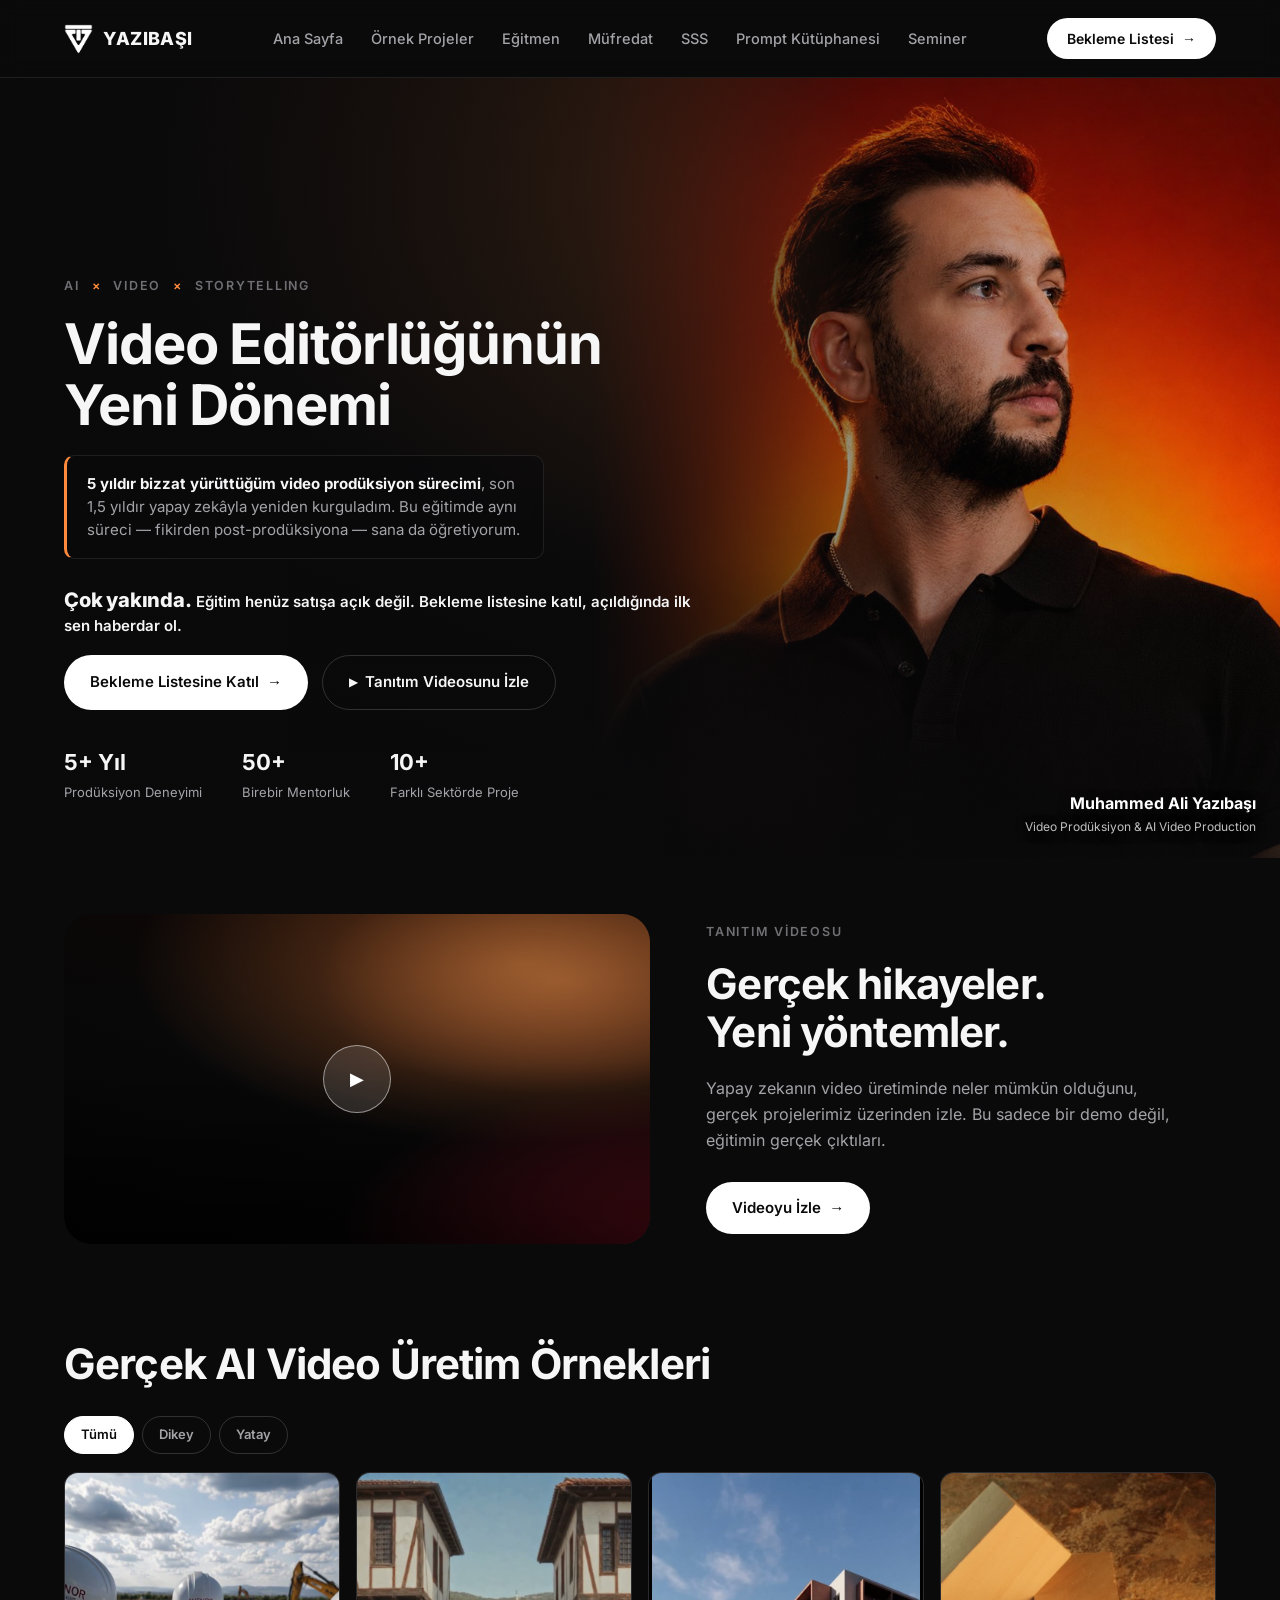
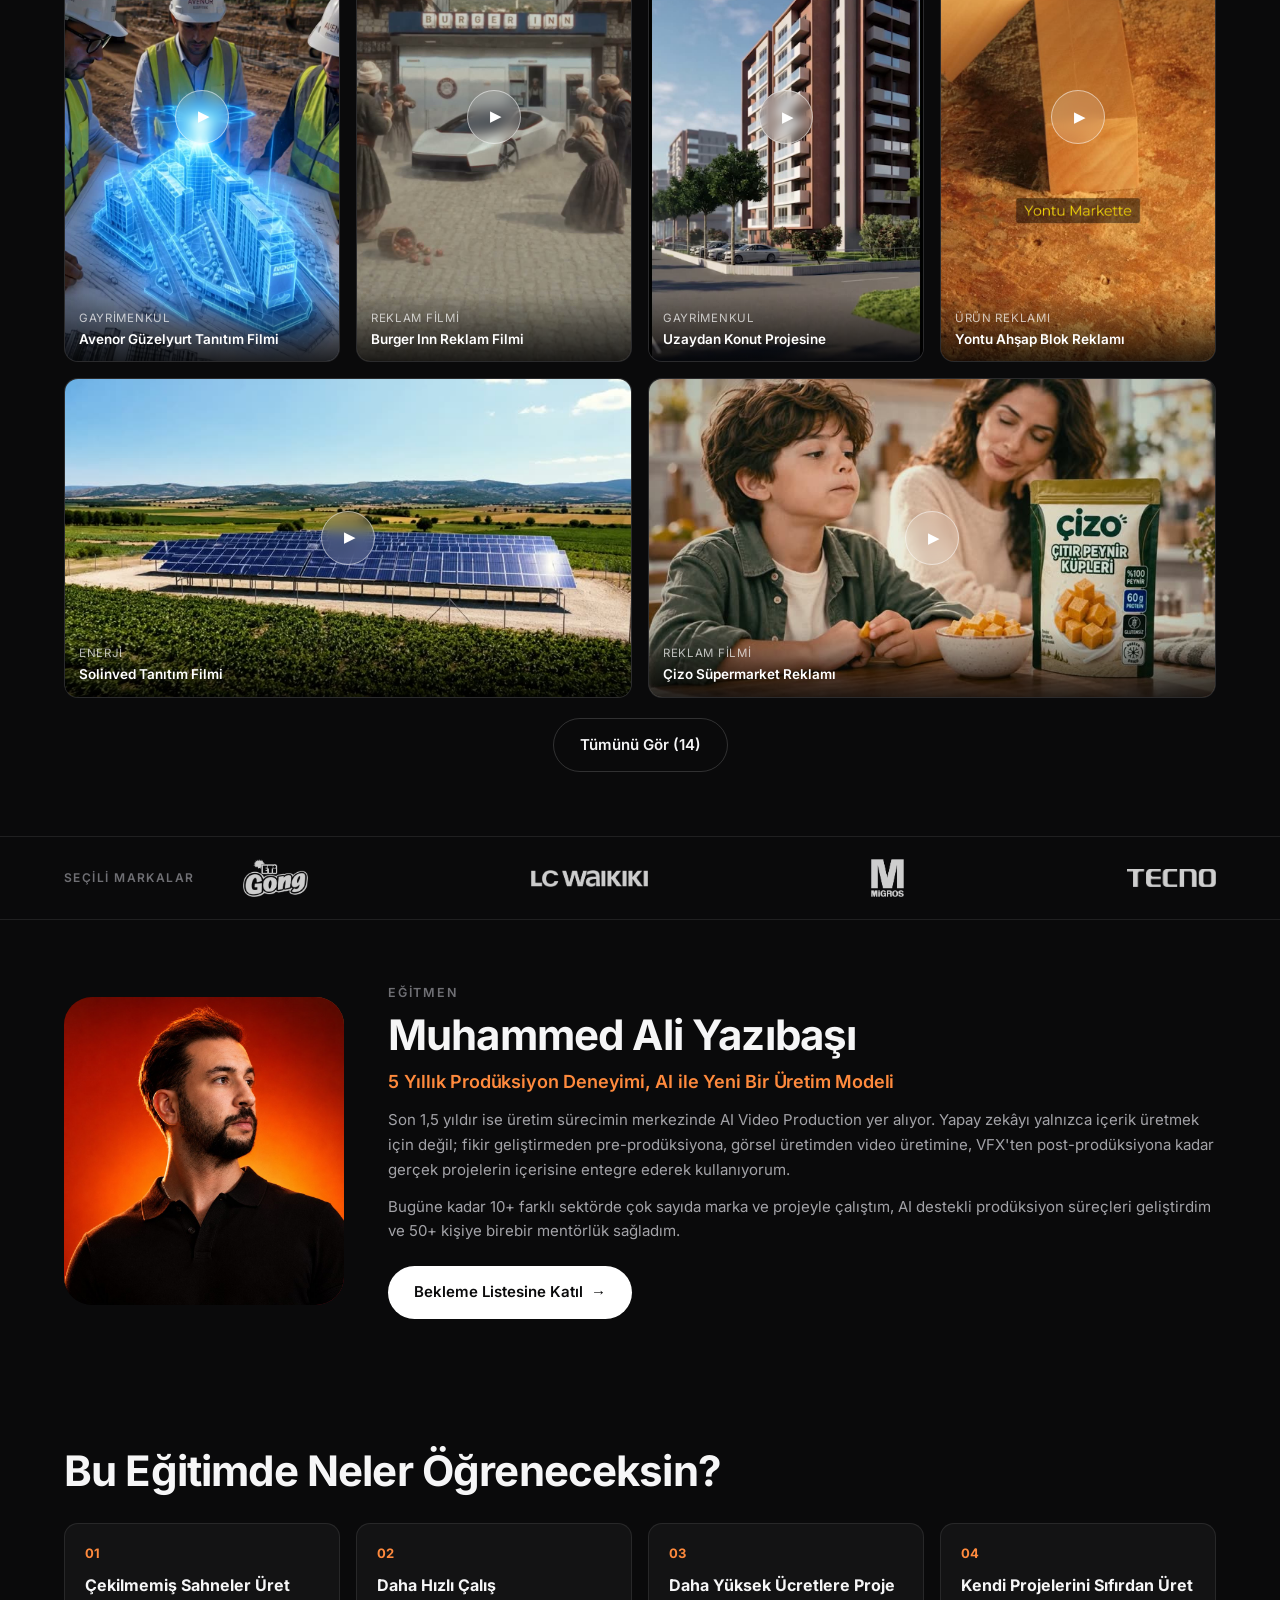
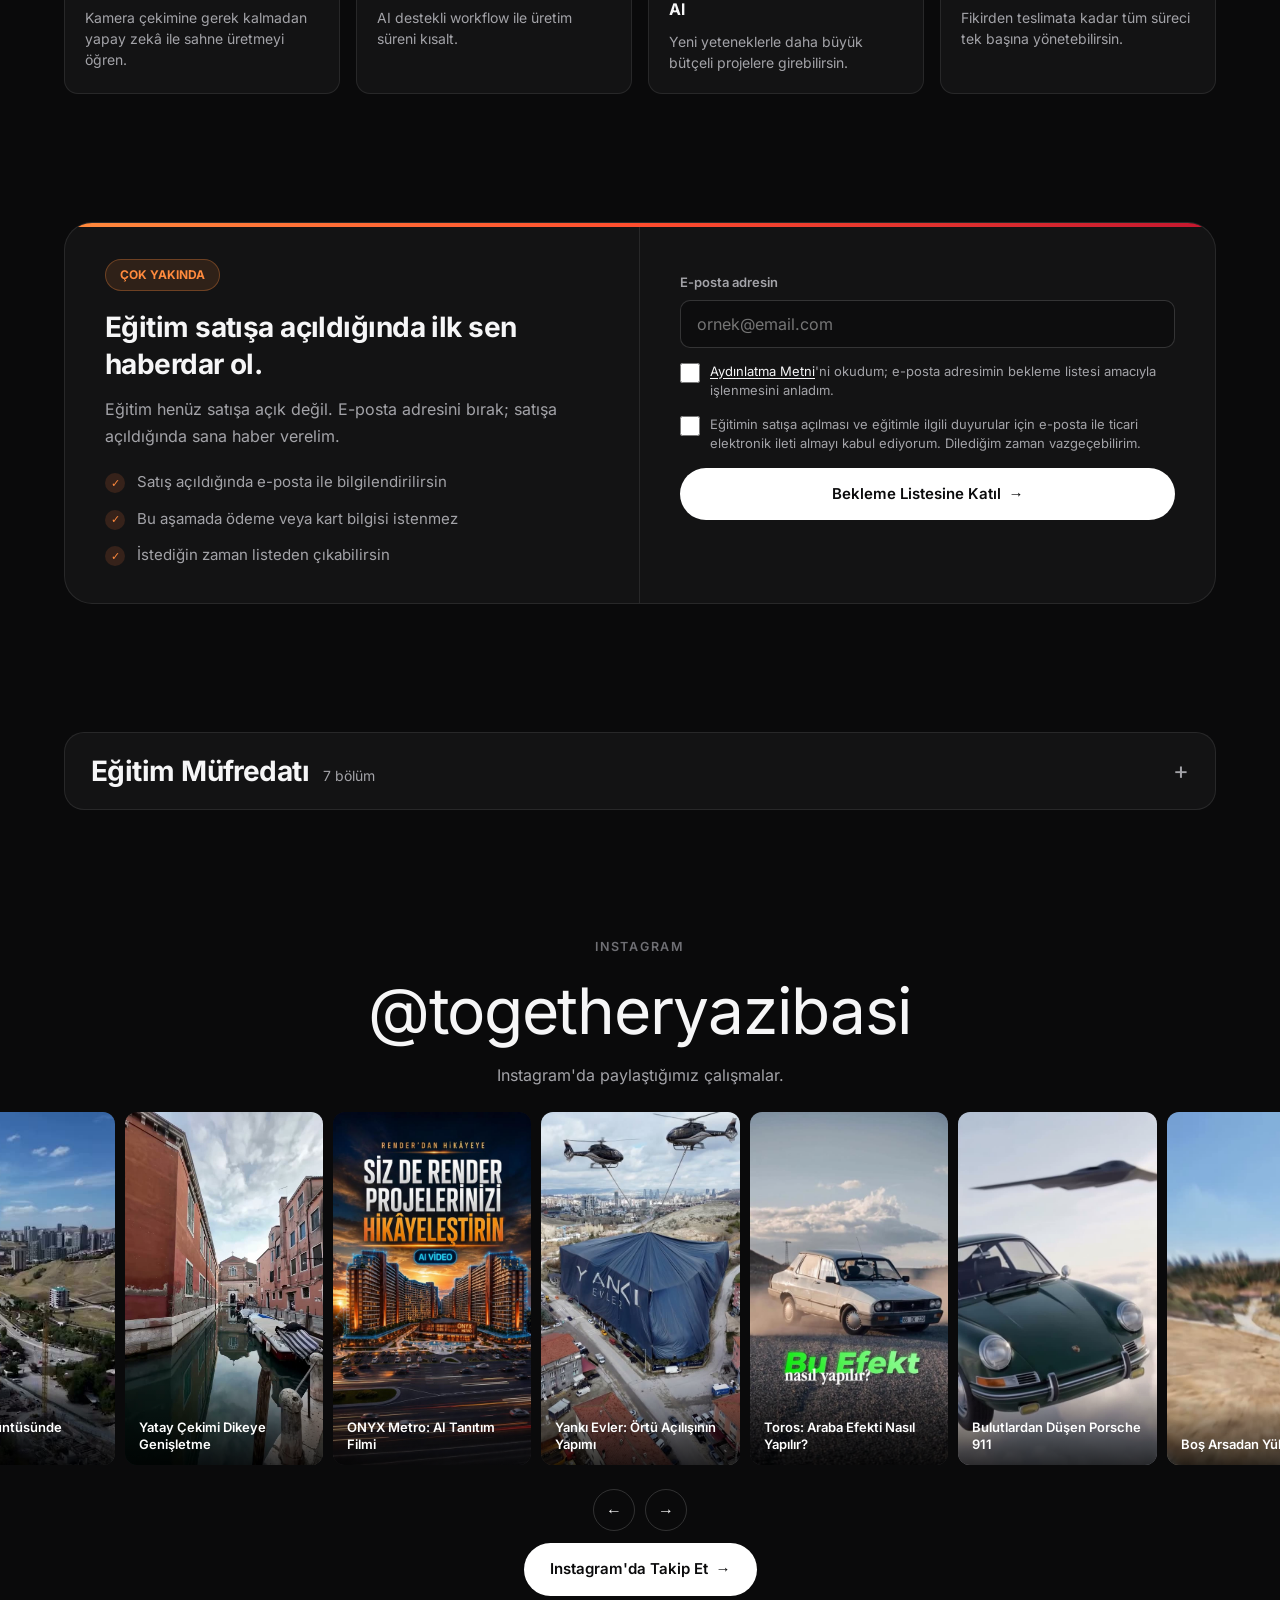
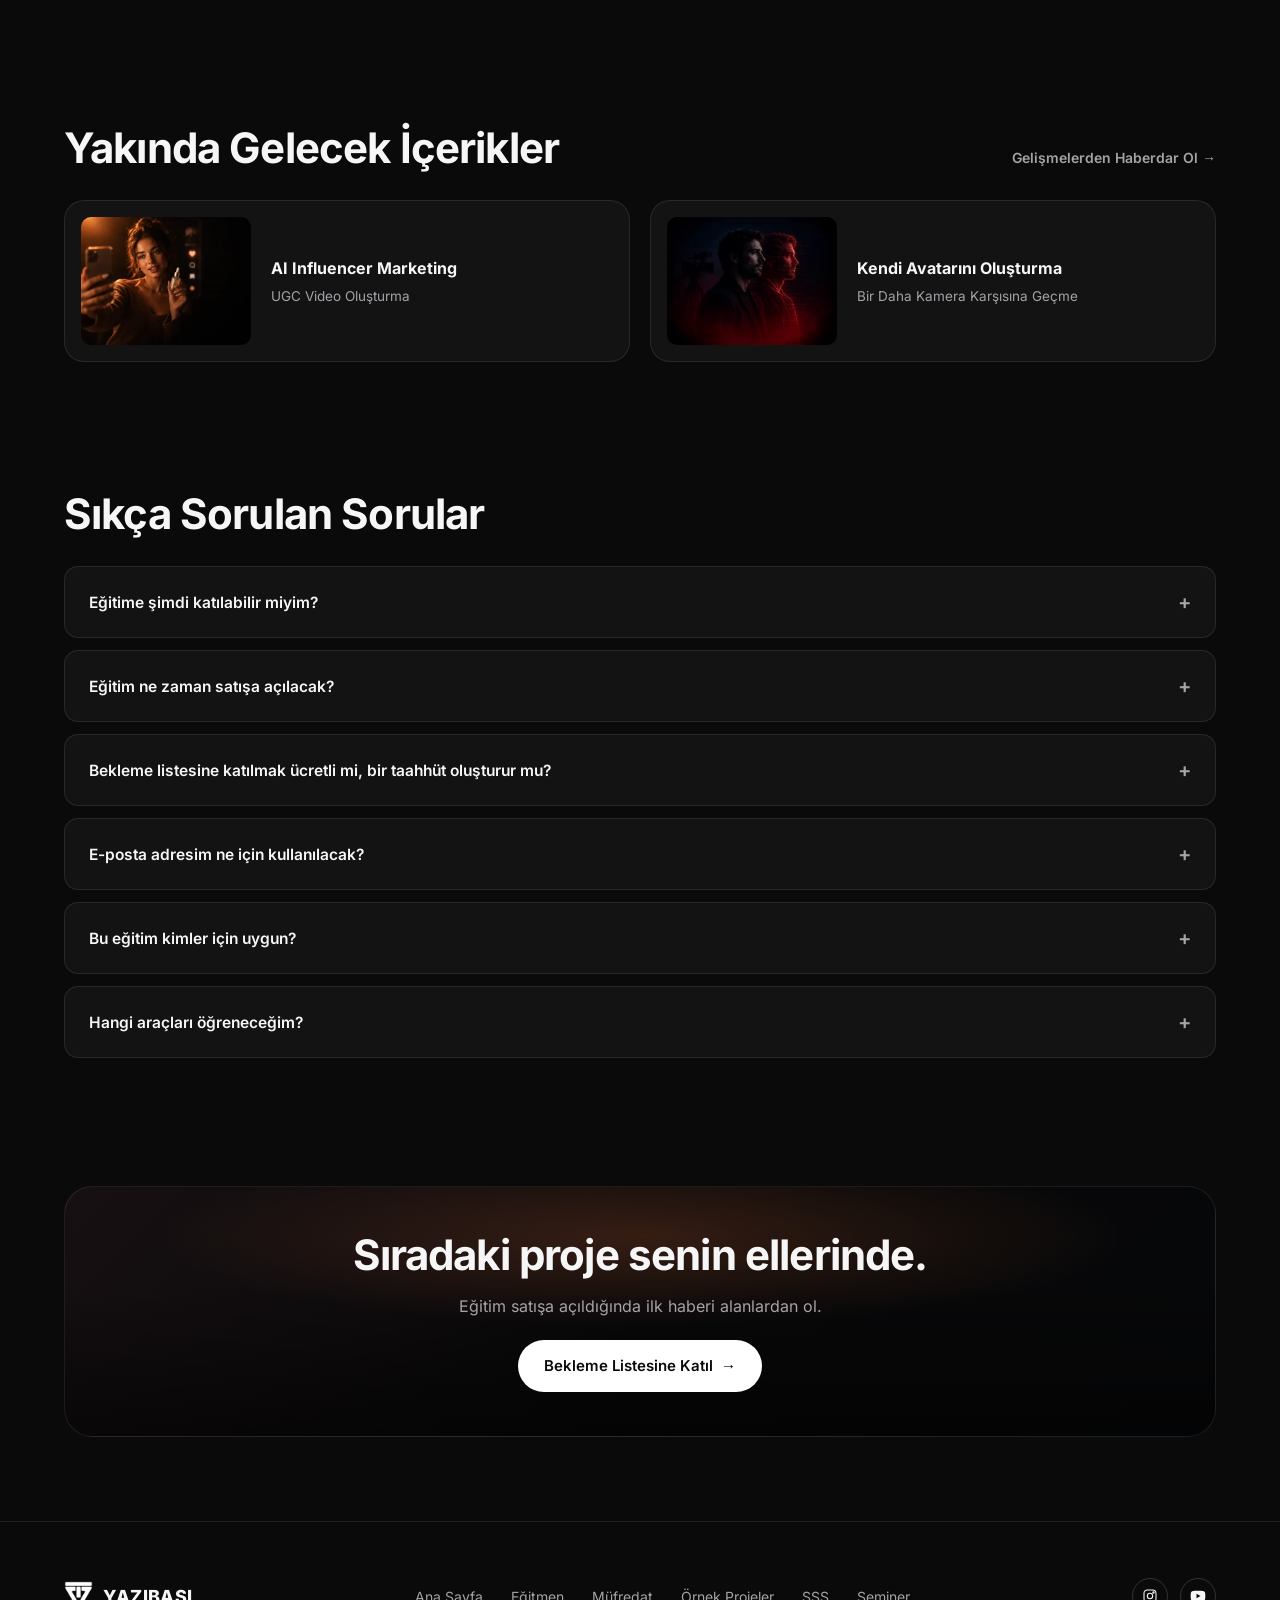
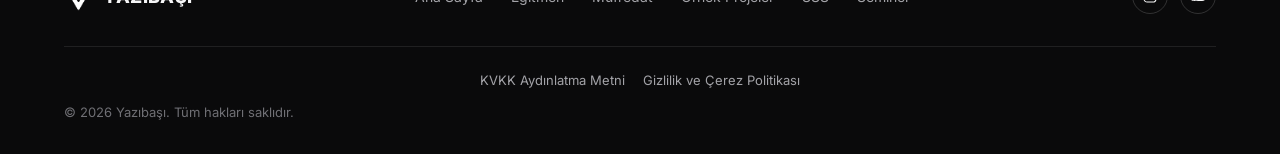
==== commit 5554a5da: "Bekleme listesi sürümü: Vercel Function + SMTP, KVKK taslağı, yerel yazı tipleri Satış ve demo giriş" ====
--- a/index.html
+++ b/index.html
@@ -3,11 +3,23 @@
 <head>
 <meta charset="UTF-8">
 <meta name="viewport" content="width=device-width, initial-scale=1.0">
-<title>Yazıbaşı — Video Editörlüğünün Yeni Dönemi</title>
-<link rel="preconnect" href="https://fonts.googleapis.com">
-<link rel="preconnect" href="https://fonts.gstatic.com" crossorigin>
-<link href="https://fonts.googleapis.com/css2?family=Inter:wght@400;500;600;700;800&display=swap" rel="stylesheet">
+<title>Together Yazıbaşı — AI Video Prodüksiyon Eğitimi | Bekleme Listesi</title>
+<meta name="description" content="Muhammed Ali Yazıbaşı'nın yapay zekâ ile video prodüksiyon eğitimi çok yakında. Bekleme listesine katıl, eğitim satışa açıldığında ilk sen haberdar ol.">
+<meta name="robots" content="index, follow, max-image-preview:large">
+<!-- CANONICAL_URL: alan adı belli olunca https://ALANADI/ ile değiştirilecek (bkz. YAYIN-KONTROL-LISTESI.md) -->
+<meta property="og:type" content="website">
+<meta property="og:locale" content="tr_TR">
+<meta property="og:site_name" content="Together Yazıbaşı">
+<meta property="og:title" content="Together Yazıbaşı — AI Video Prodüksiyon Eğitimi">
+<meta property="og:description" content="Yapay zekâ ile video prodüksiyon eğitimi çok yakında. Bekleme listesine katıl, satışa açıldığında ilk sen haberdar ol.">
+<meta property="og:image" content="assets/img/og-image.jpg">
+<meta property="og:image:width" content="1200">
+<meta property="og:image:height" content="630">
+<meta name="twitter:card" content="summary_large_image">
+<link rel="stylesheet" href="css/fonts.css">
+<link rel="preload" href="assets/fonts/inter-latin.woff2" as="font" type="font/woff2" crossorigin>
 <link rel="stylesheet" href="css/style.css">
+<link rel="stylesheet" href="css/waitlist.css">
 <link rel="icon" type="image/png" sizes="32x32" href="assets/img/logo/favicon-32.png">
 <link rel="apple-touch-icon" href="assets/img/logo/apple-touch-icon.png">
 <meta name="theme-color" content="#0a0a0b">
@@ -21,14 +33,13 @@
       <a href="#hero">Ana Sayfa</a>
       <a href="#ornek-projeler">Örnek Projeler</a>
       <a href="#egitmen">Eğitmen</a>
-      <a href="#fiyat">Fiyat</a>
       <a href="#mufredat">Müfredat</a>
       <a href="#sss">SSS</a>
       <a href="prompt-kutuphanesi.html">Prompt Kütüphanesi</a>
       <a href="seminer.html">Seminer</a>
     </nav>
     <div class="header-actions">
-      <a href="#fiyat" class="btn btn-primary btn-sm">Eğitime Katıl <span class="arrow">→</span></a>
+      <a href="#bekleme-listesi" class="btn btn-primary btn-sm">Bekleme Listesi <span class="arrow">→</span></a>
       <button class="menu-toggle" type="button" aria-label="Menüyü aç" aria-expanded="false" aria-controls="mainNav">
         <span></span><span></span><span></span>
       </button>
@@ -49,9 +60,9 @@
         <p class="eyebrow">AI <span class="dot">×</span> VIDEO <span class="dot">×</span> STORYTELLING</p>
         <h1>Video Editörlüğünün<br>Yeni Dönemi</h1>
         <p class="hero-promise"><strong>5 yıldır bizzat yürüttüğüm video prodüksiyon sürecimi</strong>, son 1,5 yıldır yapay zekâyla yeniden kurguladım. Bu eğitimde aynı süreci — fikirden post-prodüksiyona — sana da öğretiyorum.</p>
-        <p class="hero-offer"><strong>₺4.800</strong> · Peşin fiyatına 3 taksit · Ömür boyu erişim</p>
+        <p class="hero-offer"><strong>Çok yakında.</strong> Eğitim henüz satışa açık değil. Bekleme listesine katıl, açıldığında ilk sen haberdar ol.</p>
         <div class="hero-actions">
-          <a href="#fiyat" class="btn btn-primary">Eğitime Katıl <span class="arrow">→</span></a>
+          <a href="#bekleme-listesi" class="btn btn-primary">Bekleme Listesine Katıl <span class="arrow">→</span></a>
           <a href="#tanitim" class="btn btn-ghost"><span class="play-ic">▶</span> Tanıtım Videosunu İzle</a>
         </div>
         <div class="hero-stats">
@@ -129,7 +140,7 @@
           <p>Son 1,5 yıldır ise üretim sürecimin merkezinde AI Video Production yer alıyor. Yapay zekâyı yalnızca içerik üretmek için değil; fikir geliştirmeden pre-prodüksiyona, görsel üretimden video üretimine, VFX'ten post-prodüksiyona kadar gerçek projelerin içerisine entegre ederek kullanıyorum.</p>
           <p>Bugüne kadar 10+ farklı sektörde çok sayıda marka ve projeyle çalıştım, AI destekli prodüksiyon süreçleri geliştirdim ve 50+ kişiye birebir mentörlük sağladım.</p>
         </div>
-        <a href="#fiyat" class="btn btn-primary">Eğitime Katıl <span class="arrow">→</span></a>
+        <a href="#bekleme-listesi" class="btn btn-primary">Bekleme Listesine Katıl <span class="arrow">→</span></a>
       </div>
     </div>
   </section>
@@ -147,33 +158,38 @@
     </div>
   </section>
 
-  <!-- FİYAT -->
-  <section id="fiyat">
-    <div class="container">
-      <div class="price-section">
+  <!-- BEKLEME LİSTESİ — form api/waitlist.js (Vercel Function) üzerinden site sahibine e-posta bildirimi gönderir -->
+  <section id="bekleme-listesi">
+    <div class="container">
+      <div class="price-section waitlist-card">
         <div class="price-grid">
           <div class="price-left">
-            <span class="eyebrow-pill">TEK ÖDEME</span>
-            <h3>Yatırımını Kariyerine Dönüştür.</h3>
-            <p class="section-desc">Eğitimin tamamına, güncellemelere ve özel topluluğa tek seferlik ödeme ile ömür boyu eriş.</p>
-            <p class="price">₺4.800</p>
-            <p class="price-note">Peşin fiyatına 3 taksit imkânı</p>
+            <span class="eyebrow-pill">ÇOK YAKINDA</span>
+            <h3>Eğitim satışa açıldığında ilk sen haberdar ol.</h3>
+            <p class="section-desc">Eğitim henüz satışa açık değil. E-posta adresini bırak; satışa açıldığında sana haber verelim.</p>
+            <ul class="checklist">
+              <li><span class="check">✓</span> Satış açıldığında e-posta ile bilgilendirilirsin</li>
+              <li><span class="check">✓</span> Bu aşamada ödeme veya kart bilgisi istenmez</li>
+              <li><span class="check">✓</span> İstediğin zaman listeden çıkabilirsin</li>
+            </ul>
           </div>
           <div class="price-right">
-            <ul class="checklist">
-              <li><span class="check">✓</span> Tüm Eğitim İçeriklerine ömür boyu erişim</li>
-              <li><span class="check">✓</span> Güncellemeler dahil</li>
-              <li><span class="check">✓</span> Özel topluluk desteği</li>
-            </ul>
-            <!-- Satın alma bağlantısı js/content.js > purchaseUrl alanından gelir; boşken düğme pasif kalır -->
-            <a class="btn btn-block" data-purchase-link aria-disabled="true">Kayıt Bağlantısı Yakında</a>
+            <form class="waitlist-form" data-waitlist data-source="egitim" data-consent-version="1" novalidate>
+              <div class="field"><label for="wl-email">E-posta adresin</label><input id="wl-email" type="email" name="email" inputmode="email" autocomplete="email" placeholder="ornek@email.com" maxlength="254" required></div>
+              <div class="wl-hp" aria-hidden="true"><label>Web sitesi <input type="text" name="website" tabindex="-1" autocomplete="off"></label></div>
+              <label class="check-row"><input type="checkbox" name="kvkk" required><span><a href="gizlilik.html#aydinlatma" target="_blank" rel="noopener">Aydınlatma Metni</a>'ni okudum; e-posta adresimin bekleme listesi amacıyla işlenmesini anladım.</span></label>
+              <label class="check-row"><input type="checkbox" name="ticari" required><span>Eğitimin satışa açılması ve eğitimle ilgili duyurular için e-posta ile ticari elektronik ileti almayı kabul ediyorum. Dilediğim zaman vazgeçebilirim.</span></label>
+              <button type="submit" class="btn btn-primary btn-block" data-wl-submit>Bekleme Listesine Katıl <span class="arrow">→</span></button>
+              <p class="wl-status" role="status" aria-live="polite" data-wl-status></p>
+            </form>
           </div>
         </div>
       </div>
     </div>
   </section>
 
-  <!-- Eski "#egitim-icerigi" anchor'ı için uyumluluk köprüsü -->
+  <!-- Eski "#fiyat" ve "#egitim-icerigi" anchor'ları için uyumluluk köprüleri -->
+  <span id="fiyat" aria-hidden="true" style="display:block; scroll-margin-top:84px;"></span>
   <span id="egitim-icerigi" aria-hidden="true" style="display:block; scroll-margin-top:84px;"></span>
 
   <!-- MÜFREDAT -->
@@ -185,7 +201,7 @@
         <span class="plus" aria-hidden="true">+</span>
       </summary>
       <ol class="roadmap">
-        <li><span class="num-badge">01</span><span class="rm-title">Bu Derslerden Sonra Neler Yapabileceksin? <span class="badge-free">Ücretsiz</span></span></li>
+        <li><span class="num-badge">01</span><span class="rm-title">Bu Derslerden Sonra Neler Yapabileceksin?</span></li>
         <li><span class="num-badge">02</span><span class="rm-title">AI Mantığı</span></li>
         <li><span class="num-badge">03</span><span class="rm-title">Prompt Mantığı</span></li>
         <li><span class="num-badge">04</span><span class="rm-title">Higgsfield Giriş ve Kullanım</span></li>
@@ -238,17 +254,17 @@
     <div class="container">
       <div class="section-head">
         <h2>Yakında Gelecek İçerikler</h2>
-        <a href="#" class="link-arrow">Gelişmelerden Haberdar Ol <span class="arrow">→</span></a>
+        <a href="#bekleme-listesi" class="link-arrow">Gelişmelerden Haberdar Ol <span class="arrow">→</span></a>
       </div>
       <div class="upcoming-grid">
-        <a href="#" class="upcoming-card">
+        <a href="#bekleme-listesi" class="upcoming-card">
           <span class="upcoming-media upcoming-media-1"><img src="assets/img/yakinda/ai-influencer-ugc-480.webp" srcset="assets/img/yakinda/ai-influencer-ugc-480.webp 480w, assets/img/yakinda/ai-influencer-ugc-960.webp 960w" sizes="(max-width: 640px) 96px, (max-width: 1024px) 45vw, 170px" width="960" height="724" alt="Telefonuyla selfie videosu çeken, elinde serum şişesi tutan genç kadın" loading="lazy"></span>
           <span class="upcoming-text">
             <strong>AI Influencer Marketing</strong>
             <span>UGC Video Oluşturma</span>
           </span>
         </a>
-        <a href="#" class="upcoming-card">
+        <a href="#bekleme-listesi" class="upcoming-card">
           <span class="upcoming-media upcoming-media-2"><img src="assets/img/yakinda/kendi-avatarin-480.webp" srcset="assets/img/yakinda/kendi-avatarin-480.webp 480w, assets/img/yakinda/kendi-avatarin-960.webp 960w" sizes="(max-width: 640px) 96px, (max-width: 1024px) 45vw, 170px" width="960" height="724" alt="Yan profilden görünen bir adam ve arkasında kırmızı holografik dijital ikizi" loading="lazy"></span>
           <span class="upcoming-text">
             <strong>Kendi Avatarını Oluşturma</strong>
@@ -265,20 +281,24 @@
       <div class="section-head"><h2>Sıkça Sorulan Sorular</h2></div>
       <div class="faq-list">
         <div class="faq-item">
-          <button class="faq-q">Eğitime nasıl erişirim? <span class="plus">+</span></button>
-          <div class="faq-a"><p>Ödeme tamamlandıktan sonra eğitim platformuna erişim bilgilerin iletilir. Tüm içeriklere ömür boyu erişimin olur.</p></div>
-        </div>
-        <div class="faq-item">
-          <button class="faq-q">Taksit imkânı var mı? <span class="plus">+</span></button>
-          <div class="faq-a"><p>Evet, ₺4.800 tutarındaki eğitime peşin fiyatına 3 taksit imkânı sunuluyor.</p></div>
-        </div>
-        <div class="faq-item">
-          <button class="faq-q">Fiyata neler dahil? <span class="plus">+</span></button>
-          <div class="faq-a"><p>Tüm eğitim içeriklerine ömür boyu erişim, gelecekte eklenecek güncellemeler ve özel topluluk desteği fiyata dahildir.</p></div>
+          <button class="faq-q">Eğitime şimdi katılabilir miyim? <span class="plus">+</span></button>
+          <div class="faq-a"><p>Eğitim henüz satışa açık değil. Bekleme listesine e-posta adresini bırakırsan, satışa açıldığında sana haber veririz. Bu aşamada ödeme alınmaz ve eğitime erişim verilmez.</p></div>
+        </div>
+        <div class="faq-item">
+          <button class="faq-q">Eğitim ne zaman satışa açılacak? <span class="plus">+</span></button>
+          <div class="faq-a"><p>Kesin tarih henüz belli değil. Tarih netleştiğinde bekleme listesindeki herkese e-posta ile duyurulacak.</p></div>
+        </div>
+        <div class="faq-item">
+          <button class="faq-q">Bekleme listesine katılmak ücretli mi, bir taahhüt oluşturur mu? <span class="plus">+</span></button>
+          <div class="faq-a"><p>Hayır. Listeye katılmak ücretsizdir, satın alma yükümlülüğü doğurmaz ve kart bilgisi istenmez. Dilediğin zaman listeden çıkabilirsin; yöntemi <a href="gizlilik.html#aydinlatma">Aydınlatma Metni</a>'nde yazıyor.</p></div>
+        </div>
+        <div class="faq-item">
+          <button class="faq-q">E-posta adresim ne için kullanılacak? <span class="plus">+</span></button>
+          <div class="faq-a"><p>Yalnızca eğitimin satışa açılması ve eğitimle ilgili duyuruları iletmek için. Ayrıntılar için <a href="gizlilik.html#aydinlatma">Aydınlatma Metni</a>'ne bakabilirsin.</p></div>
         </div>
         <div class="faq-item">
           <button class="faq-q">Bu eğitim kimler için uygun? <span class="plus">+</span></button>
-          <div class="faq-a"><p>Video editörlüğüne yapay zekâyı entegre etmek isteyen kurgu/prodüksiyon çalışanları, içerik üreticileri ve ajans çalışanları için tasarlanmıştır. <em>(Bu cevap taslaktır, eğitmen tarafından onaylanmalıdır.)</em></p></div>
+          <div class="faq-a"><p>Video editörlüğüne yapay zekâyı entegre etmek isteyen kurgu/prodüksiyon çalışanları, içerik üreticileri ve ajans çalışanları için tasarlanmıştır.</p></div>
         </div>
         <div class="faq-item">
           <button class="faq-q">Hangi araçları öğreneceğim? <span class="plus">+</span></button>
@@ -294,8 +314,8 @@
       <div class="cta-banner">
         <div class="cta-banner-text">
           <h2>Sıradaki proje senin ellerinde.</h2>
-          <p>Video editörlüğünün geleceğine bugün katıl.</p>
-          <a href="#fiyat" class="btn btn-primary">Eğitime Katıl <span class="arrow">→</span></a>
+          <p>Eğitim satışa açıldığında ilk haberi alanlardan ol.</p>
+          <a href="#bekleme-listesi" class="btn btn-primary">Bekleme Listesine Katıl <span class="arrow">→</span></a>
         </div>
       </div>
     </div>
@@ -320,7 +340,10 @@
         <a href="https://www.youtube.com/@TogetherYazibasi" aria-label="YouTube" target="_blank" rel="noopener noreferrer"><svg viewBox="0 0 24 24" fill="currentColor"><path d="M23 12s0-3.5-.45-5.15a2.9 2.9 0 0 0-2-2.05C18.9 4.3 12 4.3 12 4.3s-6.9 0-8.55.5a2.9 2.9 0 0 0-2 2.05C1 8.5 1 12 1 12s0 3.5.45 5.15a2.9 2.9 0 0 0 2 2.05c1.65.5 8.55.5 8.55.5s6.9 0 8.55-.5a2.9 2.9 0 0 0 2-2.05C23 15.5 23 12 23 12ZM9.75 15.5v-7l6 3.5-6 3.5Z"/></svg></a>
       </div>
     </div>
-    <div class="footer-bottom"><p>© 2024 Yazıbaşı. Tüm hakları saklıdır.</p></div>
+    <div class="footer-bottom">
+      <nav class="footer-legal" aria-label="Yasal bağlantılar"><a href="gizlilik.html#aydinlatma">KVKK Aydınlatma Metni</a><a href="gizlilik.html">Gizlilik ve Çerez Politikası</a></nav>
+      <p>© 2026 Yazıbaşı. Tüm hakları saklıdır.</p>
+    </div>
   </div>
 </footer>
 
@@ -332,6 +355,7 @@
   </div>
 </div>
 
+<script src="js/waitlist.js" defer></script>
 <script src="js/content.js"></script>
 <script src="js/script.js"></script>
 <script src="js/media.js"></script>
--- a/css/fonts.css
+++ b/css/fonts.css
@@ -0,0 +1,4 @@
+@font-face{font-family:'Inter';font-style:normal;font-weight:400 800;font-display:swap;src:url(../assets/fonts/inter-latin-ext.woff2) format('woff2');unicode-range:U+0100-02BA, U+02BD-02C5, U+02C7-02CC, U+02CE-02D7, U+02DD-02FF, U+0304, U+0308, U+0329, U+1D00-1DBF, U+1E00-1E9F, U+1EF2-1EFF, U+2020, U+20A0-20AB, U+20AD-20C4, U+2113, U+2C60-2C7F, U+A720-A7FF}
+@font-face{font-family:'Inter';font-style:normal;font-weight:400 800;font-display:swap;src:url(../assets/fonts/inter-latin.woff2) format('woff2');unicode-range:U+0000-00FF, U+0131, U+0152-0153, U+02BB-02BC, U+02C6, U+02DA, U+02DC, U+0304, U+0308, U+0329, U+2000-206F, U+20AC, U+2122, U+2191, U+2193, U+2212, U+2215, U+FEFF, U+FFFD}
+@font-face{font-family:'JetBrains Mono';font-style:normal;font-weight:400 500;font-display:swap;src:url(../assets/fonts/jetbrains-mono-latin-ext.woff2) format('woff2');unicode-range:U+0100-02BA, U+02BD-02C5, U+02C7-02CC, U+02CE-02D7, U+02DD-02FF, U+0304, U+0308, U+0329, U+1D00-1DBF, U+1E00-1E9F, U+1EF2-1EFF, U+2020, U+20A0-20AB, U+20AD-20C4, U+2113, U+2C60-2C7F, U+A720-A7FF}
+@font-face{font-family:'JetBrains Mono';font-style:normal;font-weight:400 500;font-display:swap;src:url(../assets/fonts/jetbrains-mono-latin.woff2) format('woff2');unicode-range:U+0000-00FF, U+0131, U+0152-0153, U+02BB-02BC, U+02C6, U+02DA, U+02DC, U+0304, U+0308, U+0329, U+2000-206F, U+20AC, U+2122, U+2191, U+2193, U+2212, U+2215, U+FEFF, U+FFFD}
--- a/css/style.css
+++ b/css/style.css
@@ -362,13 +362,15 @@
 .ig-head .section-desc { margin: 14px auto 0; }
 .ig-stage .empty-state { max-width: 1152px; margin-inline: auto; }
 .ig-stage.has-items { position: relative; }
-.ig-track { position: relative; display: flex; gap: 16px; overflow-x: auto; scroll-snap-type: x mandatory; scrollbar-width: none; padding: 28px max(24px, calc(50% - 130px)); }
+.ig-track { position: relative; display: flex; gap: 10px; overflow-x: auto; scroll-snap-type: x proximity; scrollbar-width: none; padding: 16px; }
 .ig-track::-webkit-scrollbar { display: none; }
-.ig-card { --w: clamp(200px, 22vw, 260px); position: relative; flex: 0 0 var(--w); width: var(--w); aspect-ratio: 9 / 16; overflow: hidden; border-radius: var(--radius-md); border: 1px solid var(--border-strong); background: var(--card); scroll-snap-align: center; transition: transform .2s ease, border-color .2s ease; }
-@media (hover: hover) { .ig-card:hover { transform: translateY(-4px); border-color: rgba(255,255,255,0.4); } }
+.ig-card { --w: clamp(150px, 15.5vw, 236px); position: relative; flex: 0 0 var(--w); width: var(--w); aspect-ratio: 9 / 16; overflow: hidden; border-radius: 12px; background: var(--card); scroll-snap-align: center; transition: transform .2s ease; }
+@media (hover: hover) { .ig-card:hover { transform: translateY(-4px); } }
 .ig-card img, .ig-card video { position: absolute; inset: 0; width: 100%; height: 100%; object-fit: cover; }
-.ig-badge { position: absolute; z-index: 2; top: 12px; left: 12px; font-size: 11px; font-weight: 700; letter-spacing: 0.04em; color: #fff; background: rgba(10,10,11,0.6); backdrop-filter: blur(6px); border: 1px solid var(--border-strong); border-radius: 999px; padding: 4px 10px; }
+.ig-card .card-meta { font-size: 13px; font-weight: 600; line-height: 1.3; color: #fff; background: linear-gradient(0deg, rgba(0,0,0,0.75), transparent); padding-top: 36px; }
 .ig-stage .sc-controls { justify-content: center; margin-top: 8px; }
+.ig-stage .sc-btn:disabled { opacity: .35; cursor: default; }
+.ig-head h2 { font-size: clamp(34px, 5vw, 64px); font-weight: 300; letter-spacing: -0.02em; }
 .ig-cta { display: flex; justify-content: center; margin-top: 28px; }
 .ig-cta .btn svg { width: 18px; height: 18px; }
 
@@ -438,7 +440,7 @@
   .m-card .card-meta { padding: 10px; }
   .s-item.is-vertical { width: 62vw; }
   .s-item.is-horizontal { width: 84vw; }
-  .ig-card { --w: 56vw; }
+  .ig-card { --w: 46vw; }
   .sc-controls { display: none; }
 
   /* seminer */
@@ -467,8 +469,19 @@
 .page-home .promo { padding-block: 56px 32px; }
 
 /* Gerçek AI örnekleri */
-.page-home .masonry.has-items { column-count: 4; }
+.page-home .masonry.has-items { display: grid; grid-template-columns: repeat(24, minmax(0, 1fr)); gap: 16px; column-count: auto; }
+.page-home .m-item { margin-bottom: 0; min-width: 0; }
 .page-home .m-item:nth-child(3n+2) { margin-top: 0; }
+.page-home .m-item.is-fill .m-card { height: 100%; aspect-ratio: auto; }
+.page-home .m-item.is-compact .card-meta i { display: none; }
+.page-home .m-item.is-compact .card-play { transform: translate(-50%, -50%) scale(0.75); }
+.page-home .m-item.is-compact .m-card:hover .card-play { transform: translate(-50%, -50%) scale(0.82); }
+@media (max-width: 1024px) {
+  .page-home .m-item.is-compact .card-play { top: 30%; transform: translate(-50%, -50%) scale(0.6); }
+  .page-home .m-item.is-compact .m-card:hover .card-play { transform: translate(-50%, -50%) scale(0.66); }
+  .page-home .m-item.is-compact .card-meta { padding: 8px 10px; }
+  .page-home .m-item.is-compact .card-meta b { font-size: 12px; line-height: 1.25; }
+}
 .page-home .media-filters { margin-bottom: 18px; }
 .project-more { display: flex; justify-content: center; margin-top: 20px; }
 
@@ -531,7 +544,6 @@
   .page-home .main-nav.is-open { display: flex; }
   .page-home .main-nav a { padding-block: 13px; border-bottom: 1px solid var(--border); }
   .page-home .main-nav a:last-child { border-bottom: 0; }
-  .page-home .masonry.has-items { column-count: 3; }
   .page-home .instructor-grid { grid-template-columns: 220px 1fr; gap: 28px; }
   .page-home .portrait-instructor { aspect-ratio: 1 / 1.1; max-width: none; }
   .page-home .promo-grid { grid-template-columns: 1.15fr 1fr; gap: 28px; }
@@ -565,7 +577,7 @@
   .page-home .stage-toggle { top: 10px; right: 10px; width: 34px; height: 34px; }
   .page-home .thumb-play-lg { width: 54px; height: 54px; font-size: 15px; }
 
-  .page-home .masonry.has-items { column-count: 2; }
+  .page-home .masonry.has-items { gap: 10px; }
   .page-home .brands { padding-block: 16px; }
   .page-home .brands-inner { flex-direction: column; align-items: stretch; gap: 12px; }
   .page-home .brands-row { gap: 14px; }
--- a/css/waitlist.css
+++ b/css/waitlist.css
@@ -0,0 +1,38 @@
+/* Bekleme listesi, yasal sayfalar ve alt bilgi bağlantıları (style.css'in tasarım dilini kullanır) */
+.waitlist-card .price-left h3 { font-size: 28px; }
+.waitlist-card .checklist { margin-top: 22px; }
+.waitlist-form { display: flex; flex-direction: column; gap: 14px; }
+.waitlist-form .field { margin-bottom: 0; }
+.waitlist-form .field input { min-height: 48px; font-size: 16px; }
+.waitlist-form .field input[aria-invalid="true"] { border-color: var(--no); }
+.wl-hp { position: absolute; left: -9999px; width: 1px; height: 1px; overflow: hidden; }
+.check-row { display: flex; gap: 10px; align-items: flex-start; font-size: 13px; line-height: 1.5; color: var(--text-dim); cursor: pointer; }
+.check-row input { flex: 0 0 auto; width: 20px; height: 20px; margin-top: 1px; accent-color: var(--accent-2); }
+.check-row a { color: var(--text); text-decoration: underline; text-underline-offset: 2px; }
+.wl-status { min-height: 1.4em; margin: 0; font-size: 13.5px; line-height: 1.5; color: var(--text-dim); }
+.wl-status.is-error { color: var(--no); }
+.wl-status.is-info { color: var(--text); }
+.waitlist-form .btn[disabled] { opacity: .5; cursor: progress; }
+.wl-success { padding: 22px; border-radius: var(--radius-sm); background: rgba(55,201,120,0.1); border: 1px solid rgba(55,201,120,0.35); outline: none; }
+.wl-success strong { display: block; font-size: 18px; color: var(--ok); margin-bottom: 8px; }
+.wl-success p { margin: 0; font-size: 14.5px; color: var(--text); line-height: 1.6; }
+.wl-note { font-size: 12px; color: var(--text-dimmer); line-height: 1.5; margin: 0; }
+.wl-note a { text-decoration: underline; text-underline-offset: 2px; }
+.waitlist-compact { margin-top: 10px; }
+.footer-legal { display: flex; flex-wrap: wrap; gap: 6px 18px; justify-content: center; margin: 0 0 12px; font-size: 13px; }
+.footer-legal a { color: var(--text-dim); }
+.footer-legal a:hover { color: var(--text); }
+.legal-page { max-width: 780px; padding-top: 120px; padding-bottom: 80px; }
+.legal-page h1 { font-size: clamp(28px, 5vw, 40px); margin-bottom: 8px; }
+.legal-page h2 { font-size: 21px; margin: 38px 0 12px; }
+.legal-page p, .legal-page li { color: var(--text-dim); font-size: 15.5px; line-height: 1.75; }
+.legal-page ul { list-style: disc; padding-left: 22px; display: flex; flex-direction: column; gap: 6px; margin: 10px 0; }
+.legal-page a { color: var(--text); text-decoration: underline; text-underline-offset: 2px; }
+.legal-meta { font-size: 13.5px; color: var(--text-dimmer); margin-bottom: 28px; }
+.legal-todo { background: rgba(255,176,32,0.14); color: var(--draft); padding: 0 5px; border-radius: 4px; font-weight: 600; }
+.upcoming-card { cursor: pointer; }
+@media (max-width: 760px) {
+  .waitlist-card .price-left h3 { font-size: 23px; }
+}
+.waitlist-form.is-inactive .btn[disabled] { cursor: not-allowed; }
+.waitlist-form.is-inactive input:disabled { opacity: .55; }
